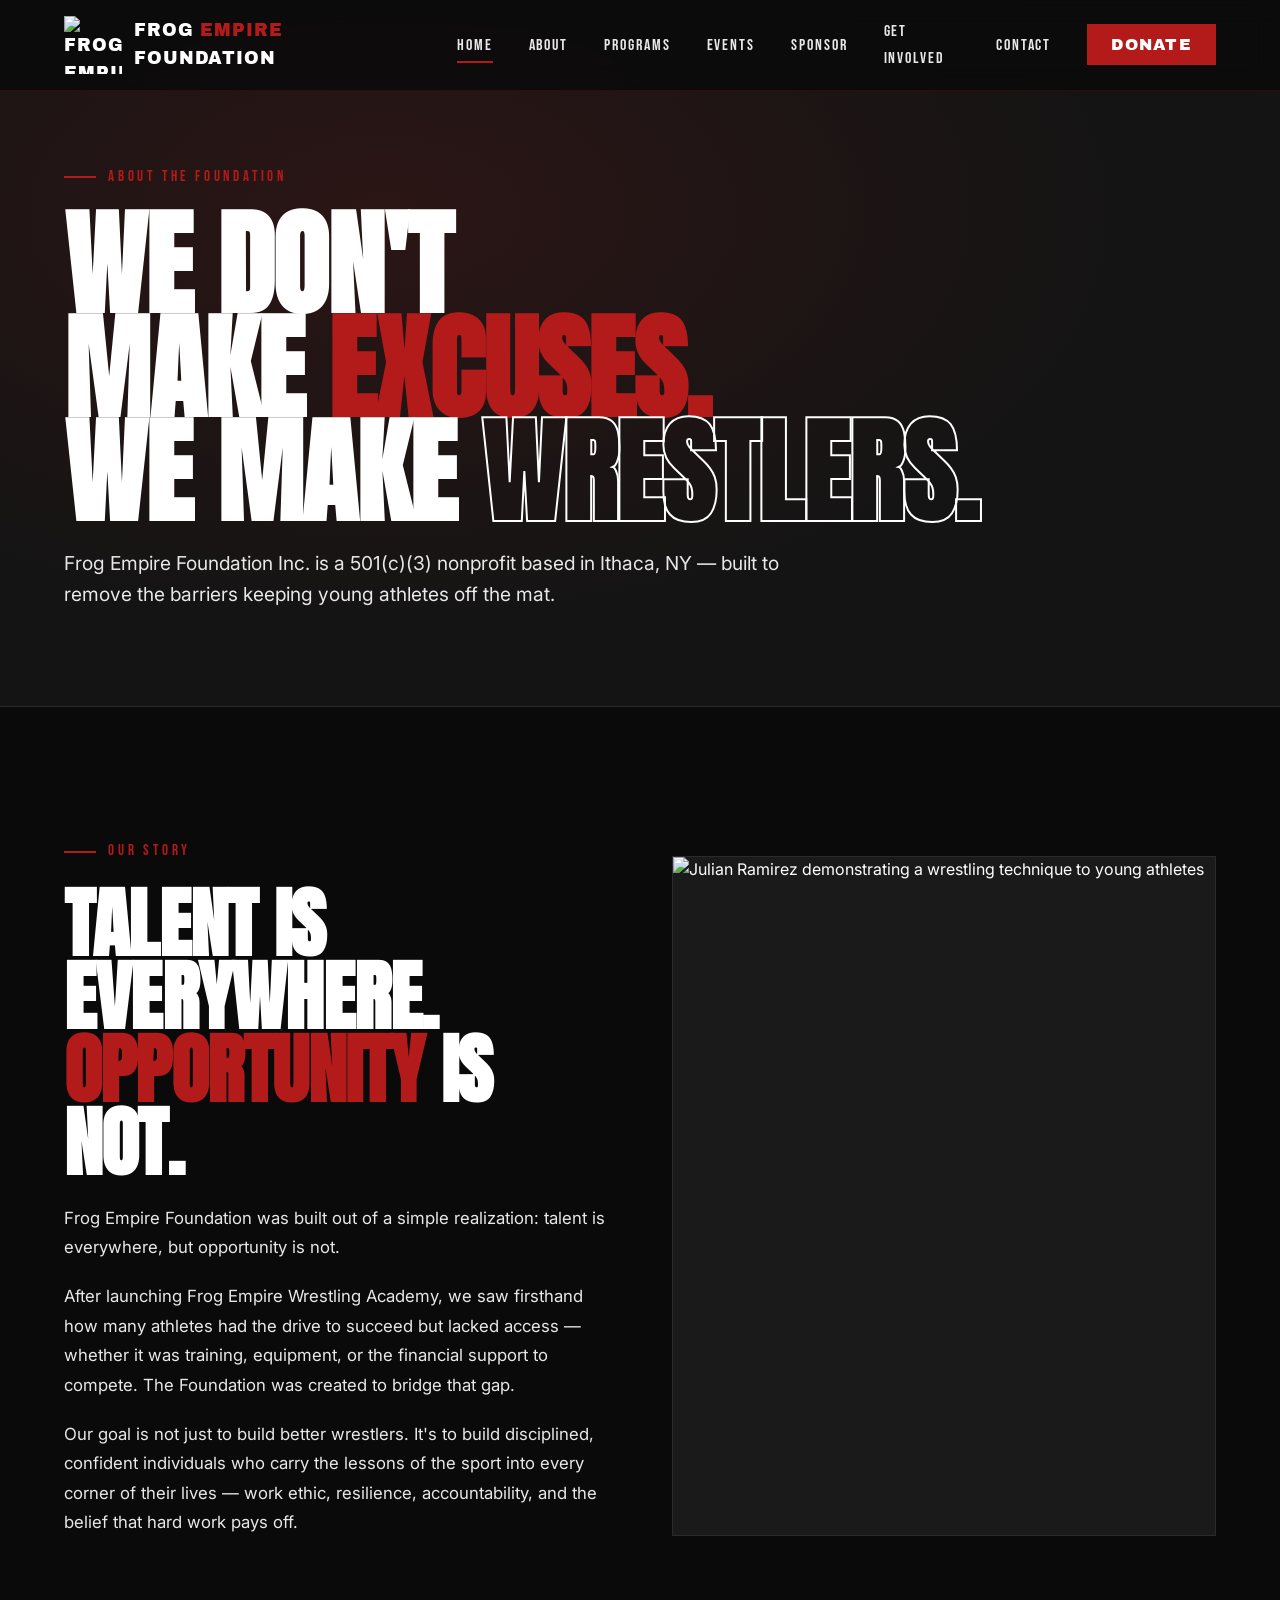
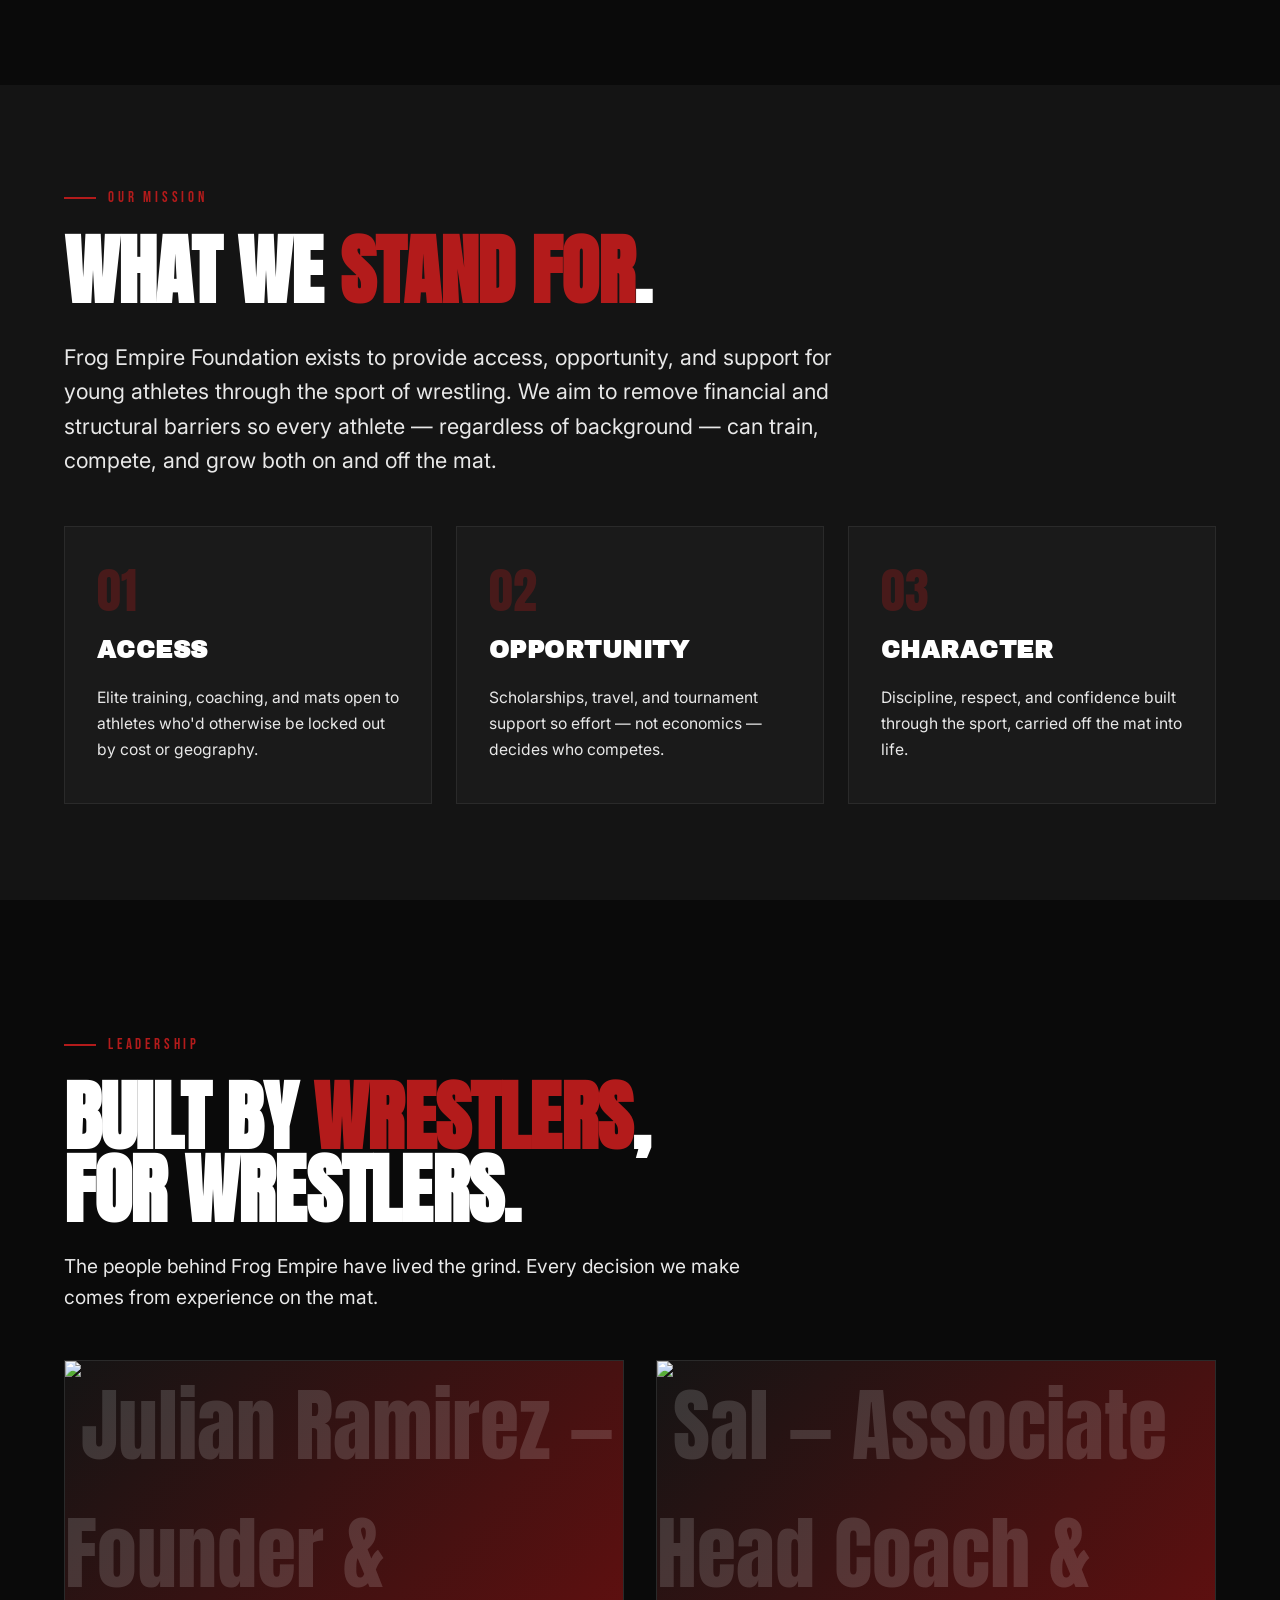
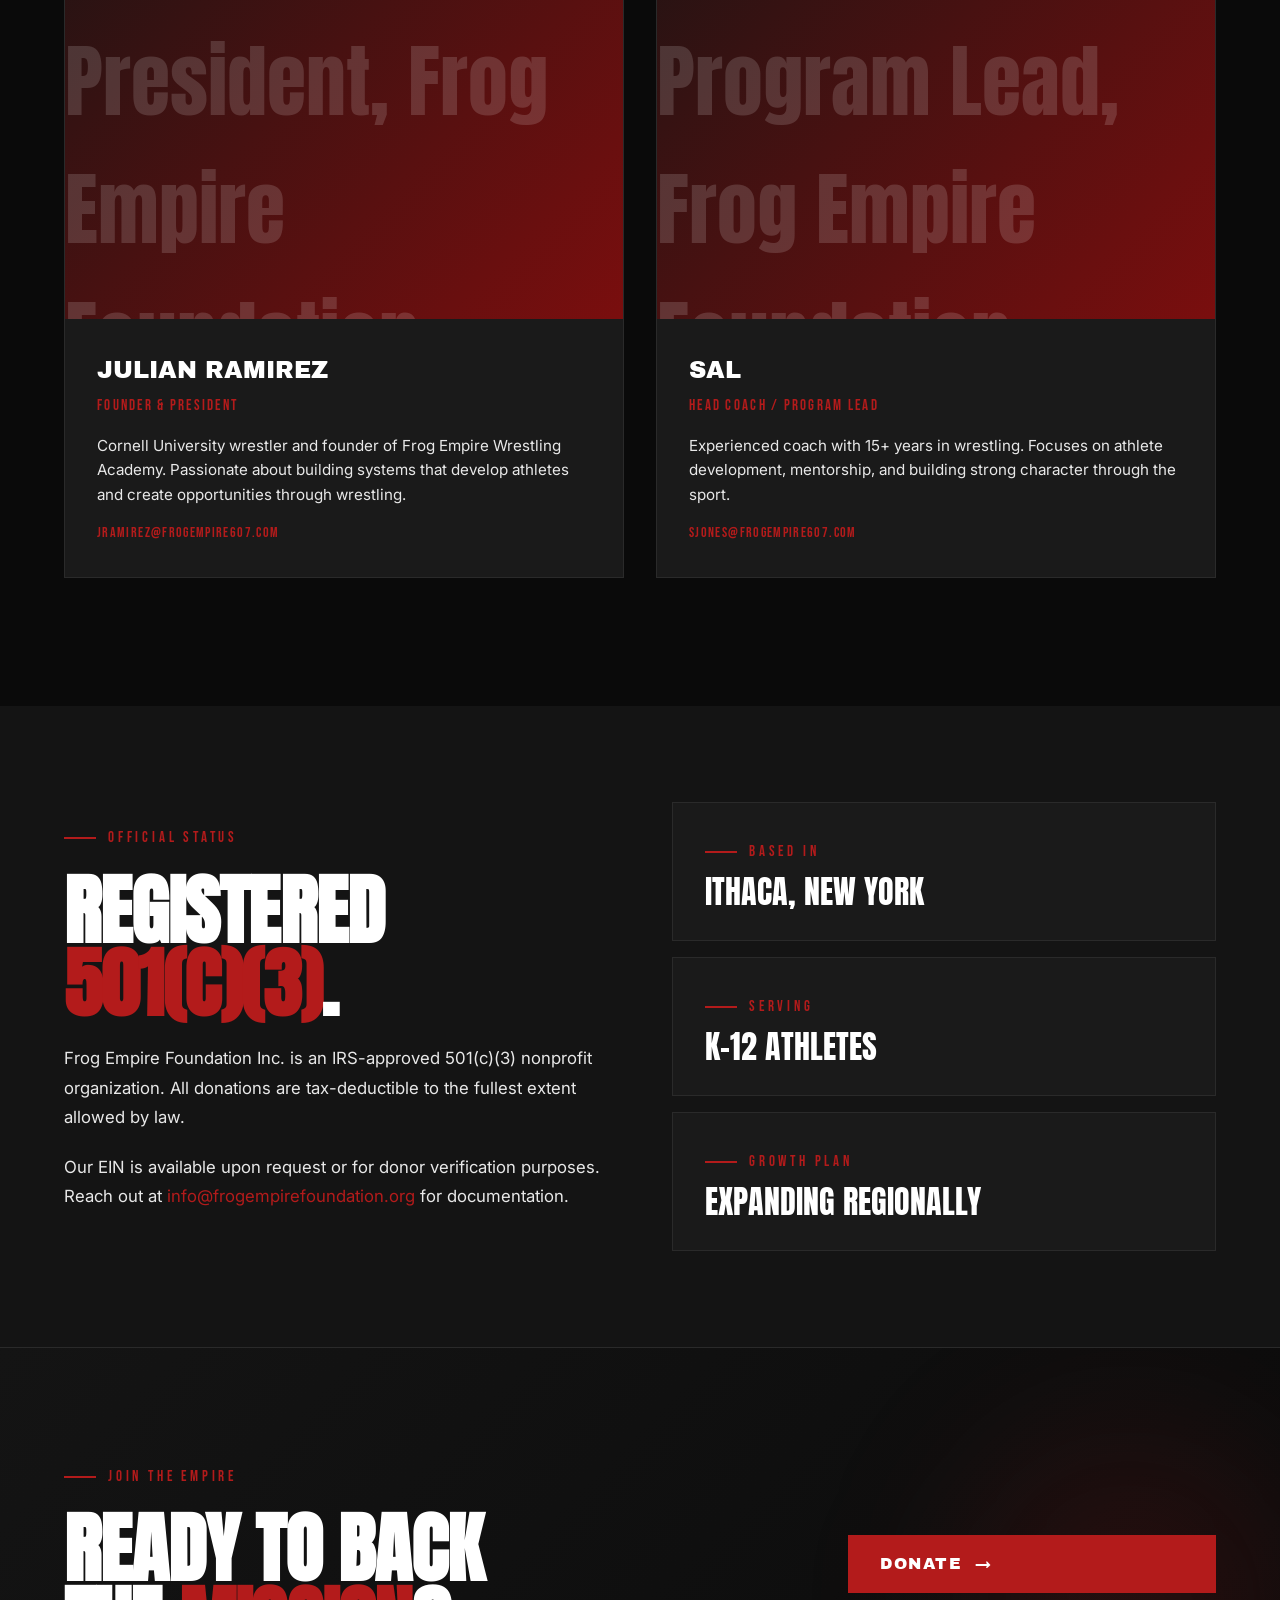
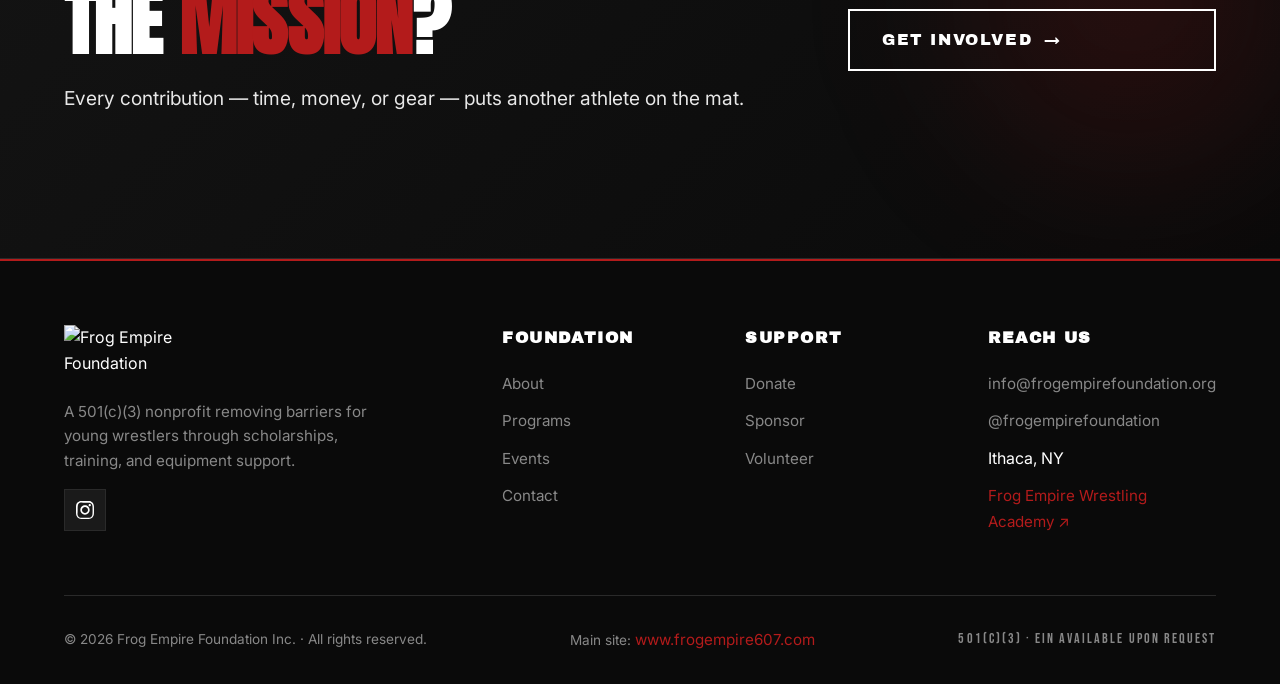
==== about.html @ a133f499 "Add files via upload" ====
<!DOCTYPE html>
<html lang="en">
<head>
<meta charset="UTF-8">
<meta name="viewport" content="width=device-width, initial-scale=1.0">
<title>Frog Empire Foundation — Opportunity Through Wrestling</title>
<meta name="description" content="Frog Empire Foundation provides scholarships, training, and equipment to young wrestlers — removing barriers so every athlete can compete and grow.">
<link rel="icon" type="image/png" href="images/logo-outline.png">
<link rel="stylesheet" href="styles.css">
</head>
<body>

<!-- ===== NAV ===== -->
<nav class="nav">
  <div class="nav-inner">
    <a href="index.html" class="nav-logo">
      <img src="images/logo-outline.png" alt="Frog Empire Foundation">
      <span>FROG <span class="text-red">EMPIRE</span> FOUNDATION</span>
    </a>
    <button class="nav-toggle" aria-label="Menu">☰</button>
    <ul class="nav-links">
      <li><a href="index.html" class="active">Home</a></li>
      <li><a href="about.html">About</a></li>
      <li><a href="programs.html">Programs</a></li>
      <li><a href="events.html">Events</a></li>
      <li><a href="sponsor.html">Sponsor</a></li>
      <li><a href="get-involved.html">Get Involved</a></li>
      <li><a href="contact.html">Contact</a></li>
      <li><a href="sponsor.html#donate" class="nav-donate">Donate</a></li>
    </ul>
  </div>
</nav>

<!-- ===== PAGE HEADER ===== -->
<section class="page-header">
  <div class="page-header-inner">
    <div class="eyebrow">About The Foundation</div>
    <h1 class="h-display">We don't<br>make <span class="text-red">excuses.</span><br>We make <span class="stroke" style="-webkit-text-stroke: 2px white; color: transparent;">wrestlers.</span></h1>
    <p class="lead" style="margin-top: 1rem;">Frog Empire Foundation Inc. is a 501(c)(3) nonprofit based in Ithaca, NY — built to remove the barriers keeping young athletes off the mat.</p>
  </div>
</section>

<!-- ===== STORY ===== -->
<section class="section reveal">
  <div class="split">
    <div>
      <div class="eyebrow">Our Story</div>
      <h2 class="h-section">Talent is everywhere.<br><span class="text-red">Opportunity</span> is not.</h2>
      <p class="body-text">
        Frog Empire Foundation was built out of a simple realization: talent is everywhere, but opportunity is not.
      </p>
      <p class="body-text">
        After launching Frog Empire Wrestling Academy, we saw firsthand how many athletes had the drive to succeed but lacked access — whether it was training, equipment, or the financial support to compete. The Foundation was created to bridge that gap.
      </p>
      <p class="body-text">
        Our goal is not just to build better wrestlers. It's to build disciplined, confident individuals who carry the lessons of the sport into every corner of their lives — work ethic, resilience, accountability, and the belief that hard work pays off.
      </p>
    </div>
    <div class="split-visual">
      <img src="images/clinic.jpg" alt="Julian Ramirez demonstrating a wrestling technique to young athletes">
    </div>
  </div>
</section>

<!-- ===== MISSION / VALUES ===== -->
<section class="section-tight reveal" style="background: var(--black-soft); max-width: 100%;">
  <div style="max-width: var(--max-width); margin: 0 auto;">
    <div style="max-width: 720px; margin-bottom: 2rem;">
      <div class="eyebrow">Our Mission</div>
      <h2 class="h-section">What we <span class="text-red">stand for</span>.</h2>
    </div>
    <p class="lead" style="max-width: 800px; font-size: 1.35rem; line-height: 1.6;">
      Frog Empire Foundation exists to provide access, opportunity, and support for young athletes through the sport of wrestling. We aim to remove financial and structural barriers so every athlete — regardless of background — can train, compete, and grow both on and off the mat.
    </p>
    <div class="card-grid" style="margin-top: 3rem;">
      <div class="card">
        <div class="card-number">01</div>
        <h3>Access</h3>
        <p>Elite training, coaching, and mats open to athletes who'd otherwise be locked out by cost or geography.</p>
      </div>
      <div class="card">
        <div class="card-number">02</div>
        <h3>Opportunity</h3>
        <p>Scholarships, travel, and tournament support so effort — not economics — decides who competes.</p>
      </div>
      <div class="card">
        <div class="card-number">03</div>
        <h3>Character</h3>
        <p>Discipline, respect, and confidence built through the sport, carried off the mat into life.</p>
      </div>
    </div>
  </div>
</section>

<!-- ===== TEAM ===== -->
<section class="section reveal">
  <div style="max-width: 720px; margin-bottom: 2rem;">
    <div class="eyebrow">Leadership</div>
    <h2 class="h-section">Built by <span class="text-red">wrestlers</span>,<br>for wrestlers.</h2>
    <p class="lead">The people behind Frog Empire have lived the grind. Every decision we make comes from experience on the mat.</p>
  </div>

  <div class="team-grid">
    <a href="mailto:jramirez@frogempire607.com" class="team-card" style="text-decoration: none; color: inherit; display: block;">
      <div class="team-photo">
        <img src="images/julian-headshot.jpg" alt="Julian Ramirez — Founder & President, Frog Empire Foundation">
      </div>
      <div class="team-info">
        <div class="team-name">Julian Ramirez</div>
        <div class="team-role">Founder & President</div>
        <p class="team-bio">Cornell University wrestler and founder of Frog Empire Wrestling Academy. Passionate about building systems that develop athletes and create opportunities through wrestling.</p>
        <div style="margin-top: 1rem; font-family: var(--font-accent); font-size: 0.85rem; letter-spacing: 0.1em; color: var(--red);">jramirez@frogempire607.com</div>
      </div>
    </a>

    <a href="mailto:sjones@frogempire607.com" class="team-card" style="text-decoration: none; color: inherit; display: block;">
      <div class="team-photo">
        <img src="images/sal-headshot.jpg" alt="Sal — Associate Head Coach & Program Lead, Frog Empire Foundation">
      </div>
      <div class="team-info">
        <div class="team-name">Sal</div>
        <div class="team-role">Head Coach / Program Lead</div>
        <p class="team-bio">Experienced coach with 15+ years in wrestling. Focuses on athlete development, mentorship, and building strong character through the sport.</p>
        <div style="margin-top: 1rem; font-family: var(--font-accent); font-size: 0.85rem; letter-spacing: 0.1em; color: var(--red);">sjones@frogempire607.com</div>
      </div>
    </a>
  </div>
</section>

<!-- ===== 501c3 INFO ===== -->
<section class="section-tight reveal" style="background: var(--black-soft); max-width: 100%;">
  <div style="max-width: var(--max-width); margin: 0 auto;">
    <div class="split">
      <div>
        <div class="eyebrow">Official Status</div>
        <h2 class="h-section">Registered<br><span class="text-red">501(c)(3)</span>.</h2>
        <p class="body-text">
          Frog Empire Foundation Inc. is an IRS-approved 501(c)(3) nonprofit organization. All donations are tax-deductible to the fullest extent allowed by law.
        </p>
        <p class="body-text">
          Our EIN is available upon request or for donor verification purposes. Reach out at <a href="mailto:info@frogempirefoundation.org" style="color: var(--red);">info@frogempirefoundation.org</a> for documentation.
        </p>
      </div>
      <div style="display: grid; gap: 1rem;">
        <div style="background: var(--black-card); border: 1px solid var(--gray-dark); padding: 2rem;">
          <div class="eyebrow" style="margin-bottom: 0.75rem;">Based In</div>
          <div style="font-family: var(--font-display); font-size: 2rem; line-height: 1;">ITHACA, NEW YORK</div>
        </div>
        <div style="background: var(--black-card); border: 1px solid var(--gray-dark); padding: 2rem;">
          <div class="eyebrow" style="margin-bottom: 0.75rem;">Serving</div>
          <div style="font-family: var(--font-display); font-size: 2rem; line-height: 1;">K–12 ATHLETES</div>
        </div>
        <div style="background: var(--black-card); border: 1px solid var(--gray-dark); padding: 2rem;">
          <div class="eyebrow" style="margin-bottom: 0.75rem;">Growth Plan</div>
          <div style="font-family: var(--font-display); font-size: 2rem; line-height: 1;">EXPANDING REGIONALLY</div>
        </div>
      </div>
    </div>
  </div>
</section>

<!-- ===== CTA ===== -->
<section class="cta-banner reveal">
  <div class="cta-inner">
    <div>
      <div class="eyebrow">Join The Empire</div>
      <h2 class="h-section">Ready to back<br>the <span class="text-red">mission</span>?</h2>
      <p class="lead">Every contribution — time, money, or gear — puts another athlete on the mat.</p>
    </div>
    <div style="display: flex; flex-direction: column; gap: 1rem;">
      <a href="sponsor.html#donate" class="btn btn-primary">Donate</a>
      <a href="get-involved.html" class="btn btn-outline">Get Involved</a>
    </div>
  </div>
</section>

<!-- ===== FOOTER ===== -->
<footer class="footer">
  <div class="footer-inner">
    <div class="footer-brand">
      <img src="images/logo-primary.png" alt="Frog Empire Foundation">
      <p>A 501(c)(3) nonprofit removing barriers for young wrestlers through scholarships, training, and equipment support.</p>
      <div class="social-row">
        <a href="https://instagram.com/frogempirefoundation" target="_blank" aria-label="Instagram">
          <svg viewBox="0 0 24 24"><path d="M12 2.2c3.2 0 3.6 0 4.8.1 1.2.1 1.8.2 2.3.4.6.2 1 .5 1.5 1s.8.9 1 1.5c.2.5.4 1.1.4 2.3.1 1.2.1 1.6.1 4.8s0 3.6-.1 4.8c-.1 1.2-.2 1.8-.4 2.3-.2.6-.5 1-1 1.5s-.9.8-1.5 1c-.5.2-1.1.4-2.3.4-1.2.1-1.6.1-4.8.1s-3.6 0-4.8-.1c-1.2-.1-1.8-.2-2.3-.4-.6-.2-1-.5-1.5-1s-.8-.9-1-1.5c-.2-.5-.4-1.1-.4-2.3C2.2 15.6 2.2 15.2 2.2 12s0-3.6.1-4.8c.1-1.2.2-1.8.4-2.3.2-.6.5-1 1-1.5s.9-.8 1.5-1c.5-.2 1.1-.4 2.3-.4C8.4 2.2 8.8 2.2 12 2.2m0-2.2C8.7 0 8.3 0 7.1.1 5.8.1 5 .3 4.2.6c-.8.3-1.5.8-2.2 1.4-.6.6-1.1 1.3-1.4 2.1-.3.8-.5 1.6-.6 2.9C0 8.3 0 8.7 0 12s0 3.7.1 4.9c.1 1.3.3 2.1.6 2.9.3.8.8 1.5 1.4 2.1.6.6 1.3 1.1 2.1 1.4.8.3 1.6.5 2.9.6 1.2.1 1.6.1 4.9.1s3.7 0 4.9-.1c1.3-.1 2.1-.3 2.9-.6.8-.3 1.5-.8 2.1-1.4.6-.6 1.1-1.3 1.4-2.1.3-.8.5-1.6.6-2.9.1-1.2.1-1.6.1-4.9s0-3.7-.1-4.9c-.1-1.3-.3-2.1-.6-2.9-.3-.8-.8-1.5-1.4-2.1C20.3.9 19.6.4 18.8.1 18 0 17.2-.1 15.9 0 14.7 0 14.3 0 12 0zm0 5.8c-3.4 0-6.2 2.8-6.2 6.2s2.8 6.2 6.2 6.2 6.2-2.8 6.2-6.2S15.4 5.8 12 5.8zm0 10.2c-2.2 0-4-1.8-4-4s1.8-4 4-4 4 1.8 4 4-1.8 4-4 4zm7.8-10.4c0 .8-.7 1.5-1.5 1.5s-1.5-.7-1.5-1.5.7-1.5 1.5-1.5 1.5.6 1.5 1.5z"/></svg>
        </a>
      </div>
    </div>
    <div>
      <h4>Foundation</h4>
      <ul>
        <li><a href="about.html">About</a></li>
        <li><a href="programs.html">Programs</a></li>
        <li><a href="events.html">Events</a></li>
        <li><a href="contact.html">Contact</a></li>
      </ul>
    </div>
    <div>
      <h4>Support</h4>
      <ul>
        <li><a href="sponsor.html#donate">Donate</a></li>
        <li><a href="sponsor.html">Sponsor</a></li>
        <li><a href="get-involved.html">Volunteer</a></li>
      </ul>
    </div>
    <div>
      <h4>Reach Us</h4>
      <ul>
        <li><a href="mailto:info@frogempirefoundation.org">info@frogempirefoundation.org</a></li>
        <li><a href="https://instagram.com/frogempirefoundation" target="_blank">@frogempirefoundation</a></li>
        <li>Ithaca, NY</li>
        <li><a href="https://www.frogempire607.com" target="_blank" style="color: var(--red);">Frog Empire Wrestling Academy ↗</a></li>
      </ul>
    </div>
  </div>
  <div class="footer-bottom">
    <div>© 2026 Frog Empire Foundation Inc. · All rights reserved.</div>
    <div>Main site: <a href="https://www.frogempire607.com" target="_blank" style="color: var(--red);">www.frogempire607.com</a></div>
    <div class="ein">501(c)(3) · EIN Available Upon Request</div>
  </div>
</footer>

<script src="main.js"></script>
</body>
</html>
---- styles.css ----
/* ========================================================================
   FROG EMPIRE FOUNDATION — GLOBAL STYLES
   ======================================================================== */

@import url('https://fonts.googleapis.com/css2?family=Anton&family=Bebas+Neue&family=Inter:wght@300;400;500;600;700;800&family=Archivo+Black&display=swap');

:root {
  --red: #B31B1B;
  --red-bright: #D62020;
  --red-deep: #7A0E0E;
  --black: #0A0A0A;
  --black-soft: #141414;
  --black-card: #1A1A1A;
  --white: #FFFFFF;
  --gray-light: #E8E8E8;
  --gray: #888888;
  --gray-dark: #2A2A2A;
  --gold: #D4A845;

  --font-display: 'Anton', 'Arial Black', sans-serif;
  --font-heading: 'Archivo Black', 'Impact', sans-serif;
  --font-accent: 'Bebas Neue', 'Arial Black', sans-serif;
  --font-body: 'Inter', -apple-system, sans-serif;

  --max-width: 1400px;
  --gutter: clamp(1.5rem, 5vw, 5rem);
}

* {
  margin: 0;
  padding: 0;
  box-sizing: border-box;
}

html {
  scroll-behavior: smooth;
}

body {
  background: var(--black);
  color: var(--white);
  font-family: var(--font-body);
  line-height: 1.6;
  overflow-x: hidden;
  -webkit-font-smoothing: antialiased;
}

a { color: inherit; text-decoration: none; }
img { max-width: 100%; display: block; }

/* ========================================================================
   NAVIGATION
   ======================================================================== */

.nav {
  position: fixed;
  top: 0;
  left: 0;
  right: 0;
  z-index: 1000;
  background: rgba(10, 10, 10, 0.85);
  backdrop-filter: blur(12px);
  -webkit-backdrop-filter: blur(12px);
  border-bottom: 1px solid rgba(179, 27, 27, 0.2);
  transition: all 0.3s ease;
}

.nav-inner {
  max-width: var(--max-width);
  margin: 0 auto;
  padding: 1rem var(--gutter);
  display: flex;
  align-items: center;
  justify-content: space-between;
  gap: 2rem;
}

.nav-logo {
  display: flex;
  align-items: center;
  gap: 0.75rem;
  font-family: var(--font-heading);
  font-size: 1.1rem;
  letter-spacing: 0.05em;
  text-transform: uppercase;
}

.nav-logo img {
  height: 58px;
  width: 58px;
  object-fit: contain;
}

.nav-logo .text-red { color: var(--red); }

.nav-links {
  display: flex;
  gap: 2.25rem;
  align-items: center;
  list-style: none;
}

.nav-links a {
  font-family: var(--font-accent);
  font-size: 1rem;
  letter-spacing: 0.12em;
  text-transform: uppercase;
  color: var(--gray-light);
  position: relative;
  padding: 0.5rem 0;
  transition: color 0.2s;
}

.nav-links a:hover { color: var(--white); }

.nav-links a::after {
  content: '';
  position: absolute;
  left: 0;
  bottom: 0;
  height: 2px;
  width: 0;
  background: var(--red);
  transition: width 0.25s ease;
}

.nav-links a:hover::after,
.nav-links a.active::after { width: 100%; }

.nav-donate {
  background: var(--red);
  color: var(--white) !important;
  padding: 0.75rem 1.5rem !important;
  font-family: var(--font-heading) !important;
  letter-spacing: 0.08em !important;
  transition: all 0.2s !important;
}

.nav-donate::after { display: none; }
.nav-donate:hover {
  background: var(--red-bright);
  transform: translateY(-1px);
}

.nav-toggle {
  display: none;
  background: none;
  border: none;
  color: var(--white);
  font-size: 1.75rem;
  cursor: pointer;
  padding: 0.25rem;
}

@media (max-width: 900px) {
  .nav-links {
    position: fixed;
    top: 76px;
    left: 0;
    right: 0;
    background: var(--black);
    flex-direction: column;
    padding: 2rem;
    border-bottom: 2px solid var(--red);
    transform: translateY(-120%);
    transition: transform 0.3s ease;
    gap: 1.5rem;
  }
  .nav-links.open { transform: translateY(0); }
  .nav-toggle { display: block; }
}

/* ========================================================================
   BUTTONS
   ======================================================================== */

.btn {
  display: inline-flex;
  align-items: center;
  gap: 0.75rem;
  padding: 1rem 2rem;
  font-family: var(--font-heading);
  font-size: 1rem;
  letter-spacing: 0.1em;
  text-transform: uppercase;
  border: none;
  cursor: pointer;
  transition: all 0.2s ease;
  position: relative;
}

.btn-primary {
  background: var(--red);
  color: var(--white);
}
.btn-primary:hover {
  background: var(--red-bright);
  transform: translateY(-2px);
  box-shadow: 0 10px 30px -10px rgba(179, 27, 27, 0.6);
}

.btn-outline {
  background: transparent;
  color: var(--white);
  border: 2px solid var(--white);
}
.btn-outline:hover {
  background: var(--white);
  color: var(--black);
}

.btn-ghost {
  background: transparent;
  color: var(--white);
  border: 2px solid var(--red);
}
.btn-ghost:hover {
  background: var(--red);
}

.btn::after {
  content: '→';
  transition: transform 0.2s;
}
.btn:hover::after { transform: translateX(4px); }

/* ========================================================================
   SHARED SECTION PATTERNS
   ======================================================================== */

.section {
  padding: clamp(4rem, 10vw, 8rem) var(--gutter);
  max-width: var(--max-width);
  margin: 0 auto;
}

.section-tight {
  padding: clamp(3rem, 8vw, 6rem) var(--gutter);
  max-width: var(--max-width);
  margin: 0 auto;
}

.eyebrow {
  display: inline-flex;
  align-items: center;
  gap: 0.75rem;
  font-family: var(--font-accent);
  font-size: 0.95rem;
  letter-spacing: 0.25em;
  text-transform: uppercase;
  color: var(--red);
  margin-bottom: 1.5rem;
}

.eyebrow::before {
  content: '';
  width: 32px;
  height: 2px;
  background: var(--red);
}

.h-display {
  font-family: var(--font-display);
  font-size: clamp(3rem, 9vw, 8rem);
  line-height: 0.9;
  letter-spacing: -0.01em;
  text-transform: uppercase;
  margin-bottom: 1.5rem;
}

.h-section {
  font-family: var(--font-display);
  font-size: clamp(2.5rem, 6vw, 5rem);
  line-height: 0.95;
  letter-spacing: -0.01em;
  text-transform: uppercase;
  margin-bottom: 1.5rem;
}

.h-sub {
  font-family: var(--font-heading);
  font-size: clamp(1.25rem, 2.5vw, 1.75rem);
  line-height: 1.15;
  letter-spacing: 0;
  text-transform: uppercase;
  margin-bottom: 1rem;
}

.lead {
  font-size: clamp(1.05rem, 1.5vw, 1.25rem);
  line-height: 1.6;
  color: var(--gray-light);
  max-width: 65ch;
  margin-bottom: 2rem;
}

.body-text {
  color: var(--gray-light);
  font-size: 1.05rem;
  line-height: 1.75;
  margin-bottom: 1.25rem;
}

.text-red { color: var(--red); }
.text-gold { color: var(--gold); }

/* ========================================================================
   HERO
   ======================================================================== */

.hero {
  min-height: 100vh;
  padding: 120px var(--gutter) 4rem;
  display: flex;
  align-items: center;
  position: relative;
  overflow: hidden;
}

.hero::before {
  content: '';
  position: absolute;
  inset: 0;
  background:
    radial-gradient(ellipse at 75% 45%, rgba(255, 255, 255, 0.35), transparent 45%),
    radial-gradient(ellipse at 20% 50%, rgba(179, 27, 27, 0.22), transparent 50%),
    radial-gradient(ellipse at 80% 80%, rgba(179, 27, 27, 0.1), transparent 60%),
    linear-gradient(180deg, var(--black), var(--black-soft));
  z-index: -2;
}

.hero::after {
  content: '';
  position: absolute;
  inset: 0;
  background-image:
    linear-gradient(rgba(255, 255, 255, 0.02) 1px, transparent 1px),
    linear-gradient(90deg, rgba(255, 255, 255, 0.02) 1px, transparent 1px);
  background-size: 60px 60px;
  z-index: -1;
  mask-image: radial-gradient(ellipse at center, black 20%, transparent 80%);
  -webkit-mask-image: radial-gradient(ellipse at center, black 20%, transparent 80%);
}

.hero-inner {
  max-width: var(--max-width);
  margin: 0 auto;
  width: 100%;
  display: grid;
  grid-template-columns: 1.3fr 1fr;
  gap: 4rem;
  align-items: center;
}

@media (max-width: 900px) {
  .hero-inner { grid-template-columns: 1fr; }
}

.hero-title {
  font-family: var(--font-display);
  font-size: clamp(3.5rem, 11vw, 9rem);
  line-height: 0.85;
  letter-spacing: -0.02em;
  text-transform: uppercase;
  margin-bottom: 1.5rem;
}

.hero-title .stroke {
  -webkit-text-stroke: 2px var(--white);
  color: transparent;
}

.hero-title .red { color: var(--red); }

.hero-sub {
  font-size: clamp(1.1rem, 1.6vw, 1.35rem);
  color: var(--gray-light);
  margin-bottom: 2.5rem;
  max-width: 50ch;
  line-height: 1.55;
}

.hero-ctas {
  display: flex;
  gap: 1rem;
  flex-wrap: wrap;
}

.hero-visual {
  position: relative;
  aspect-ratio: 1;
  display: flex;
  align-items: center;
  justify-content: center;
}

.hero-visual img {
  width: 90%;
  max-width: 480px;
  filter: drop-shadow(0 20px 60px rgba(179, 27, 27, 0.4));
  animation: float 6s ease-in-out infinite;
}

.hero-visual::before {
  content: '';
  position: absolute;
  inset: 10%;
  background: radial-gradient(circle, rgba(255, 255, 255, 0.45) 0%, rgba(179, 27, 27, 0.3) 55%, transparent 75%);
  border-radius: 50%;
  filter: blur(40px);
  animation: pulse 4s ease-in-out infinite;
}

@keyframes float {
  0%, 100% { transform: translateY(0); }
  50% { transform: translateY(-15px); }
}

@keyframes pulse {
  0%, 100% { opacity: 0.4; transform: scale(1); }
  50% { opacity: 0.7; transform: scale(1.05); }
}

/* Marquee ticker */
.ticker {
  border-top: 1px solid rgba(179, 27, 27, 0.3);
  border-bottom: 1px solid rgba(179, 27, 27, 0.3);
  overflow: hidden;
  padding: 1.25rem 0;
  background: var(--black);
}

.ticker-track {
  display: flex;
  gap: 4rem;
  animation: marquee 40s linear infinite;
  white-space: nowrap;
  font-family: var(--font-display);
  font-size: clamp(1.5rem, 3vw, 2.5rem);
  text-transform: uppercase;
  letter-spacing: 0.05em;
}

.ticker-track span {
  color: var(--white);
}

.ticker-track .dot {
  color: var(--red);
}

@keyframes marquee {
  from { transform: translateX(0); }
  to { transform: translateX(-50%); }
}

/* ========================================================================
   STATS BAND
   ======================================================================== */

.stats {
  background: var(--red);
  padding: 4rem var(--gutter);
  position: relative;
  overflow: hidden;
}

.stats::before {
  content: '';
  position: absolute;
  inset: 0;
  background-image:
    repeating-linear-gradient(45deg, transparent, transparent 20px, rgba(0, 0, 0, 0.05) 20px, rgba(0, 0, 0, 0.05) 21px);
}

.stats-inner {
  max-width: var(--max-width);
  margin: 0 auto;
  display: grid;
  grid-template-columns: repeat(auto-fit, minmax(200px, 1fr));
  gap: 3rem;
  position: relative;
}

.stat-item {
  text-align: center;
}

.stat-number {
  font-family: var(--font-display);
  font-size: clamp(3rem, 6vw, 5rem);
  line-height: 1;
  color: var(--white);
  margin-bottom: 0.5rem;
}

.stat-label {
  font-family: var(--font-accent);
  font-size: 0.95rem;
  letter-spacing: 0.2em;
  text-transform: uppercase;
  color: var(--white);
  opacity: 0.9;
}

/* ========================================================================
   CARDS / GRIDS
   ======================================================================== */

.card-grid {
  display: grid;
  grid-template-columns: repeat(auto-fit, minmax(280px, 1fr));
  gap: 1.5rem;
  margin-top: 3rem;
}

.card {
  background: var(--black-card);
  border: 1px solid var(--gray-dark);
  padding: 2.5rem 2rem;
  position: relative;
  transition: all 0.3s ease;
  overflow: hidden;
}

.card::before {
  content: '';
  position: absolute;
  top: 0;
  left: 0;
  width: 100%;
  height: 3px;
  background: var(--red);
  transform: scaleX(0);
  transform-origin: left;
  transition: transform 0.3s ease;
}

.card:hover {
  border-color: var(--red);
  transform: translateY(-4px);
}

.card:hover::before { transform: scaleX(1); }

.card-number {
  font-family: var(--font-display);
  font-size: 3rem;
  color: var(--red);
  opacity: 0.3;
  line-height: 1;
  margin-bottom: 1rem;
}

.card h3 {
  font-family: var(--font-heading);
  font-size: 1.5rem;
  text-transform: uppercase;
  margin-bottom: 1rem;
  letter-spacing: 0.02em;
}

.card p {
  color: var(--gray-light);
  font-size: 0.98rem;
  line-height: 1.65;
}

/* ========================================================================
   CTA BANNER
   ======================================================================== */

.cta-banner {
  background: linear-gradient(135deg, var(--black-soft), var(--black));
  border-top: 1px solid var(--gray-dark);
  border-bottom: 1px solid var(--gray-dark);
  padding: clamp(4rem, 10vw, 7rem) var(--gutter);
  position: relative;
  overflow: hidden;
}

.cta-banner::before {
  content: '';
  position: absolute;
  right: -100px;
  top: 50%;
  transform: translateY(-50%);
  width: 500px;
  height: 500px;
  background: radial-gradient(circle, rgba(179, 27, 27, 0.2), transparent 70%);
  border-radius: 50%;
  filter: blur(60px);
}

.cta-inner {
  max-width: var(--max-width);
  margin: 0 auto;
  position: relative;
  display: grid;
  grid-template-columns: 2fr 1fr;
  gap: 3rem;
  align-items: center;
}

@media (max-width: 800px) {
  .cta-inner { grid-template-columns: 1fr; }
}

/* ========================================================================
   FOOTER
   ======================================================================== */

.footer {
  background: var(--black);
  border-top: 2px solid var(--red);
  padding: 4rem var(--gutter) 2rem;
}

.footer-inner {
  max-width: var(--max-width);
  margin: 0 auto;
  display: grid;
  grid-template-columns: 2fr 1fr 1fr 1fr;
  gap: 3rem;
  margin-bottom: 3rem;
}

@media (max-width: 800px) {
  .footer-inner { grid-template-columns: 1fr 1fr; }
}

@media (max-width: 500px) {
  .footer-inner { grid-template-columns: 1fr; }
}

.footer-brand img {
  width: 110px;
  margin-bottom: 1.5rem;
}

.footer-brand p {
  color: var(--gray);
  font-size: 0.95rem;
  line-height: 1.6;
  max-width: 320px;
}

.footer h4 {
  font-family: var(--font-heading);
  font-size: 1rem;
  letter-spacing: 0.1em;
  text-transform: uppercase;
  margin-bottom: 1.25rem;
  color: var(--white);
}

.footer ul { list-style: none; }

.footer li {
  margin-bottom: 0.75rem;
}

.footer a {
  color: var(--gray);
  font-size: 0.95rem;
  transition: color 0.2s;
}

.footer a:hover { color: var(--red); }

.footer-bottom {
  max-width: var(--max-width);
  margin: 0 auto;
  padding-top: 2rem;
  border-top: 1px solid var(--gray-dark);
  display: flex;
  justify-content: space-between;
  align-items: center;
  flex-wrap: wrap;
  gap: 1rem;
  color: var(--gray);
  font-size: 0.85rem;
}

.footer-bottom .ein {
  font-family: var(--font-accent);
  letter-spacing: 0.15em;
  text-transform: uppercase;
}

/* ========================================================================
   PAGE HEADER (inner pages)
   ======================================================================== */

.page-header {
  padding: 160px var(--gutter) 4rem;
  background: var(--black-soft);
  position: relative;
  overflow: hidden;
  border-bottom: 1px solid var(--gray-dark);
}

.page-header::before {
  content: '';
  position: absolute;
  inset: 0;
  background:
    radial-gradient(ellipse at 30% 30%, rgba(179, 27, 27, 0.15), transparent 60%);
}

.page-header-inner {
  max-width: var(--max-width);
  margin: 0 auto;
  position: relative;
}

/* ========================================================================
   SPONSOR TIERS
   ======================================================================== */

.tiers {
  display: grid;
  grid-template-columns: repeat(auto-fit, minmax(280px, 1fr));
  gap: 1.5rem;
  margin-top: 3rem;
}

.tier {
  background: var(--black-card);
  border: 1px solid var(--gray-dark);
  padding: 2.5rem 2rem;
  position: relative;
  display: flex;
  flex-direction: column;
  transition: all 0.3s;
}

.tier:hover {
  transform: translateY(-4px);
  border-color: var(--tier-color, var(--red));
}

.tier-badge {
  display: inline-block;
  padding: 0.4rem 0.85rem;
  font-family: var(--font-accent);
  font-size: 0.8rem;
  letter-spacing: 0.2em;
  text-transform: uppercase;
  background: var(--tier-color, var(--red));
  color: var(--white);
  margin-bottom: 1.5rem;
  align-self: flex-start;
}

.tier-name {
  font-family: var(--font-display);
  font-size: 2.5rem;
  line-height: 1;
  margin-bottom: 0.5rem;
}

.tier-tag {
  font-family: var(--font-accent);
  font-size: 0.95rem;
  letter-spacing: 0.1em;
  text-transform: uppercase;
  color: var(--gray);
  margin-bottom: 1.5rem;
}

.tier-price {
  font-family: var(--font-display);
  font-size: 3rem;
  color: var(--white);
  line-height: 1;
  margin-bottom: 0.5rem;
}

.tier-period {
  font-family: var(--font-accent);
  font-size: 0.9rem;
  letter-spacing: 0.15em;
  text-transform: uppercase;
  color: var(--gray);
  margin-bottom: 2rem;
}

.tier ul {
  list-style: none;
  margin-bottom: 2rem;
  flex-grow: 1;
}

.tier li {
  padding: 0.6rem 0;
  padding-left: 1.75rem;
  position: relative;
  color: var(--gray-light);
  font-size: 0.95rem;
  line-height: 1.5;
  border-bottom: 1px solid rgba(255, 255, 255, 0.05);
}

.tier li::before {
  content: '◆';
  position: absolute;
  left: 0;
  color: var(--tier-color, var(--red));
  font-size: 0.75rem;
  top: 0.75rem;
}

.tier .btn {
  width: 100%;
  justify-content: center;
}

/* Color variants for tiers */
.tier-bronze { --tier-color: #B87333; }
.tier-silver { --tier-color: #BFBFBF; }
.tier-gold { --tier-color: #D4A845; }
.tier-platinum { --tier-color: #E5E4E2; }
.tier-founder { --tier-color: #B31B1B; }

.tier-founder {
  border: 2px solid var(--red);
  background: linear-gradient(180deg, var(--black-card), var(--black));
  position: relative;
}

.tier-founder::before {
  content: 'FLAGSHIP';
  position: absolute;
  top: -12px;
  left: 50%;
  transform: translateX(-50%);
  background: var(--red);
  color: var(--white);
  font-family: var(--font-heading);
  font-size: 0.75rem;
  letter-spacing: 0.2em;
  padding: 0.35rem 1rem;
}

/* ========================================================================
   TEAM
   ======================================================================== */

.team-grid {
  display: grid;
  grid-template-columns: repeat(auto-fit, minmax(300px, 1fr));
  gap: 2rem;
  margin-top: 3rem;
}

.team-card {
  background: var(--black-card);
  border: 1px solid var(--gray-dark);
  overflow: hidden;
  transition: all 0.3s;
}

.team-card:hover {
  border-color: var(--red);
  transform: translateY(-4px);
}

.team-photo {
  aspect-ratio: 1;
  background: linear-gradient(135deg, var(--black-soft), var(--red-deep));
  display: flex;
  align-items: center;
  justify-content: center;
  font-family: var(--font-display);
  font-size: 5rem;
  color: rgba(255, 255, 255, 0.15);
  position: relative;
  overflow: hidden;
}

.team-photo img {
  width: 100%;
  height: 100%;
  object-fit: cover;
}

.team-info {
  padding: 2rem;
}

.team-name {
  font-family: var(--font-heading);
  font-size: 1.5rem;
  text-transform: uppercase;
  margin-bottom: 0.25rem;
}

.team-role {
  font-family: var(--font-accent);
  font-size: 0.95rem;
  letter-spacing: 0.15em;
  text-transform: uppercase;
  color: var(--red);
  margin-bottom: 1rem;
}

.team-bio {
  color: var(--gray-light);
  font-size: 0.95rem;
  line-height: 1.6;
}

/* ========================================================================
   SPLIT / FEATURE ROWS
   ======================================================================== */

.split {
  display: grid;
  grid-template-columns: 1fr 1fr;
  gap: 4rem;
  align-items: center;
}

.split.reverse { direction: rtl; }
.split.reverse > * { direction: ltr; }

@media (max-width: 900px) {
  .split { grid-template-columns: 1fr; gap: 2rem; }
  .split.reverse { direction: ltr; }
}

.split-visual {
  aspect-ratio: 4/5;
  background: var(--black-card);
  border: 1px solid var(--gray-dark);
  position: relative;
  overflow: hidden;
  display: flex;
  align-items: center;
  justify-content: center;
}

.split-visual img {
  width: 100%;
  height: 100%;
  object-fit: cover;
}

.image-placeholder {
  font-family: var(--font-accent);
  font-size: 0.95rem;
  letter-spacing: 0.2em;
  text-transform: uppercase;
  color: var(--gray);
  text-align: center;
  padding: 2rem;
  line-height: 1.8;
}

.image-placeholder::before {
  content: '📸';
  display: block;
  font-size: 3rem;
  margin-bottom: 1rem;
  opacity: 0.3;
}

/* ========================================================================
   CONTACT FORM
   ======================================================================== */

.contact-layout {
  display: grid;
  grid-template-columns: 1fr 1fr;
  gap: 4rem;
  margin-top: 3rem;
}

@media (max-width: 900px) {
  .contact-layout { grid-template-columns: 1fr; }
}

.contact-info h3 {
  font-family: var(--font-heading);
  text-transform: uppercase;
  margin-top: 2rem;
  margin-bottom: 0.5rem;
  font-size: 1rem;
  letter-spacing: 0.1em;
  color: var(--red);
}

.contact-info p {
  color: var(--gray-light);
  font-size: 1.1rem;
}

.contact-info p:first-of-type { margin-top: 0; }

form {
  display: flex;
  flex-direction: column;
  gap: 1.25rem;
}

.form-group label {
  display: block;
  font-family: var(--font-accent);
  font-size: 0.85rem;
  letter-spacing: 0.15em;
  text-transform: uppercase;
  color: var(--gray-light);
  margin-bottom: 0.5rem;
}

input, textarea, select {
  width: 100%;
  background: var(--black-card);
  border: 1px solid var(--gray-dark);
  color: var(--white);
  padding: 1rem;
  font-family: var(--font-body);
  font-size: 1rem;
  transition: border-color 0.2s;
}

input:focus, textarea:focus, select:focus {
  outline: none;
  border-color: var(--red);
}

textarea {
  resize: vertical;
  min-height: 140px;
}

/* ========================================================================
   SOCIAL ICONS (inline SVG)
   ======================================================================== */

.social-row {
  display: flex;
  gap: 1rem;
  margin-top: 1rem;
}

.social-row a {
  width: 42px;
  height: 42px;
  display: flex;
  align-items: center;
  justify-content: center;
  background: var(--black-card);
  border: 1px solid var(--gray-dark);
  transition: all 0.2s;
}

.social-row a:hover {
  background: var(--red);
  border-color: var(--red);
}

.social-row svg {
  width: 18px;
  height: 18px;
  fill: var(--white);
}

/* ========================================================================
   UTILITIES + FADE-IN
   ======================================================================== */

.reveal {
  opacity: 0;
  transform: translateY(30px);
  transition: opacity 0.8s ease, transform 0.8s ease;
}

.reveal.in {
  opacity: 1;
  transform: translateY(0);
}
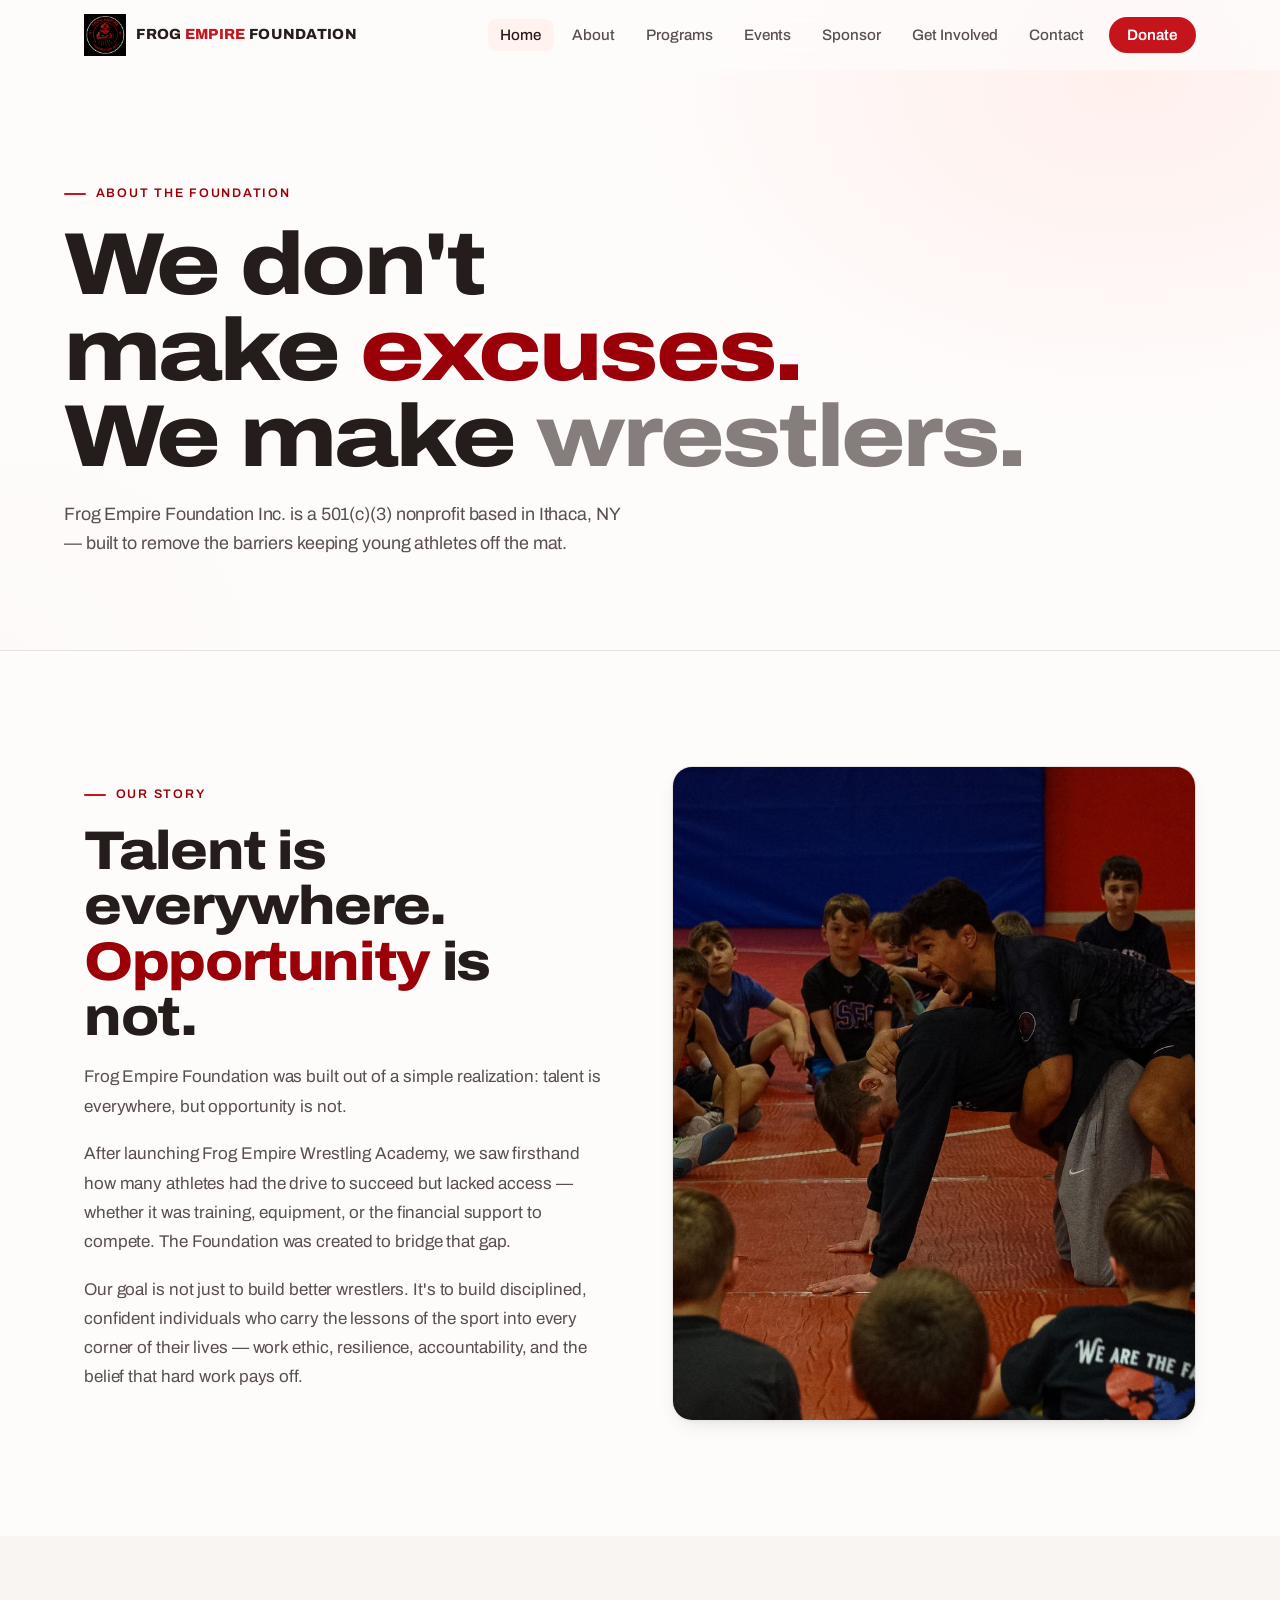
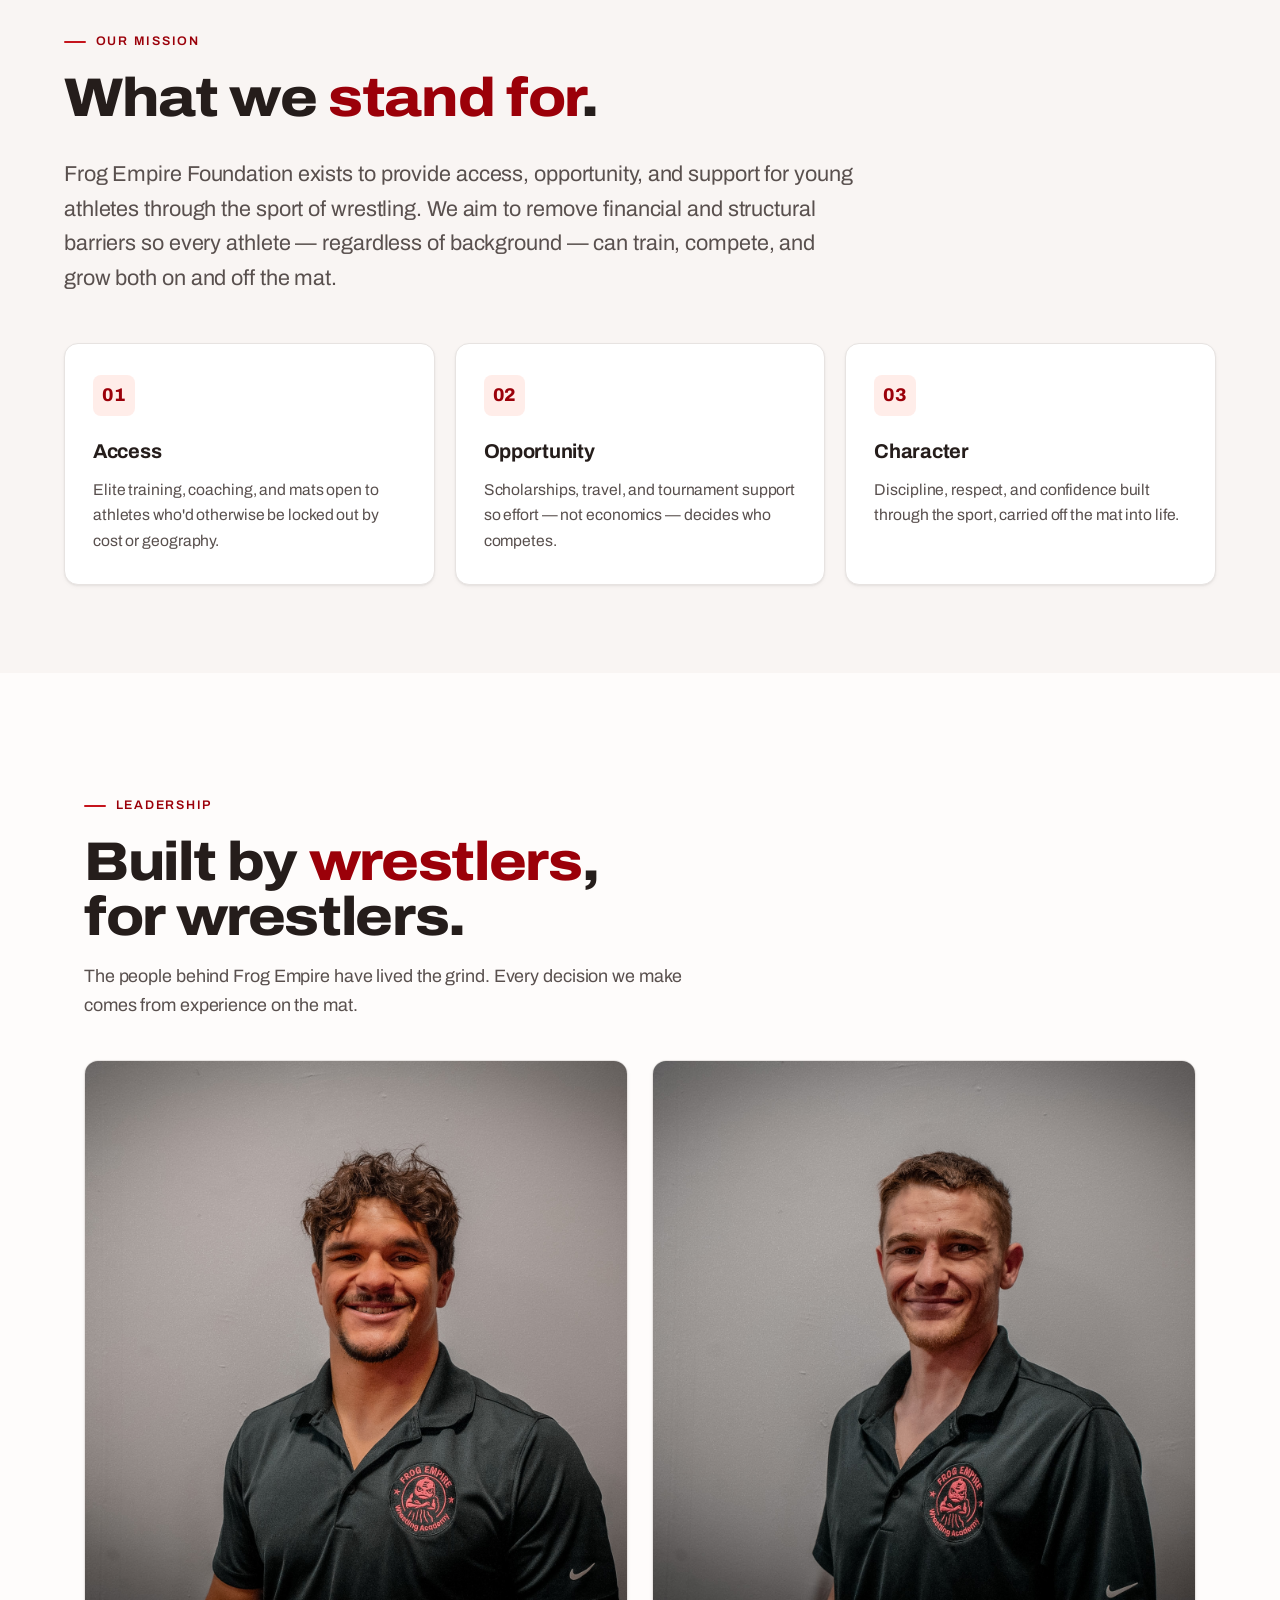
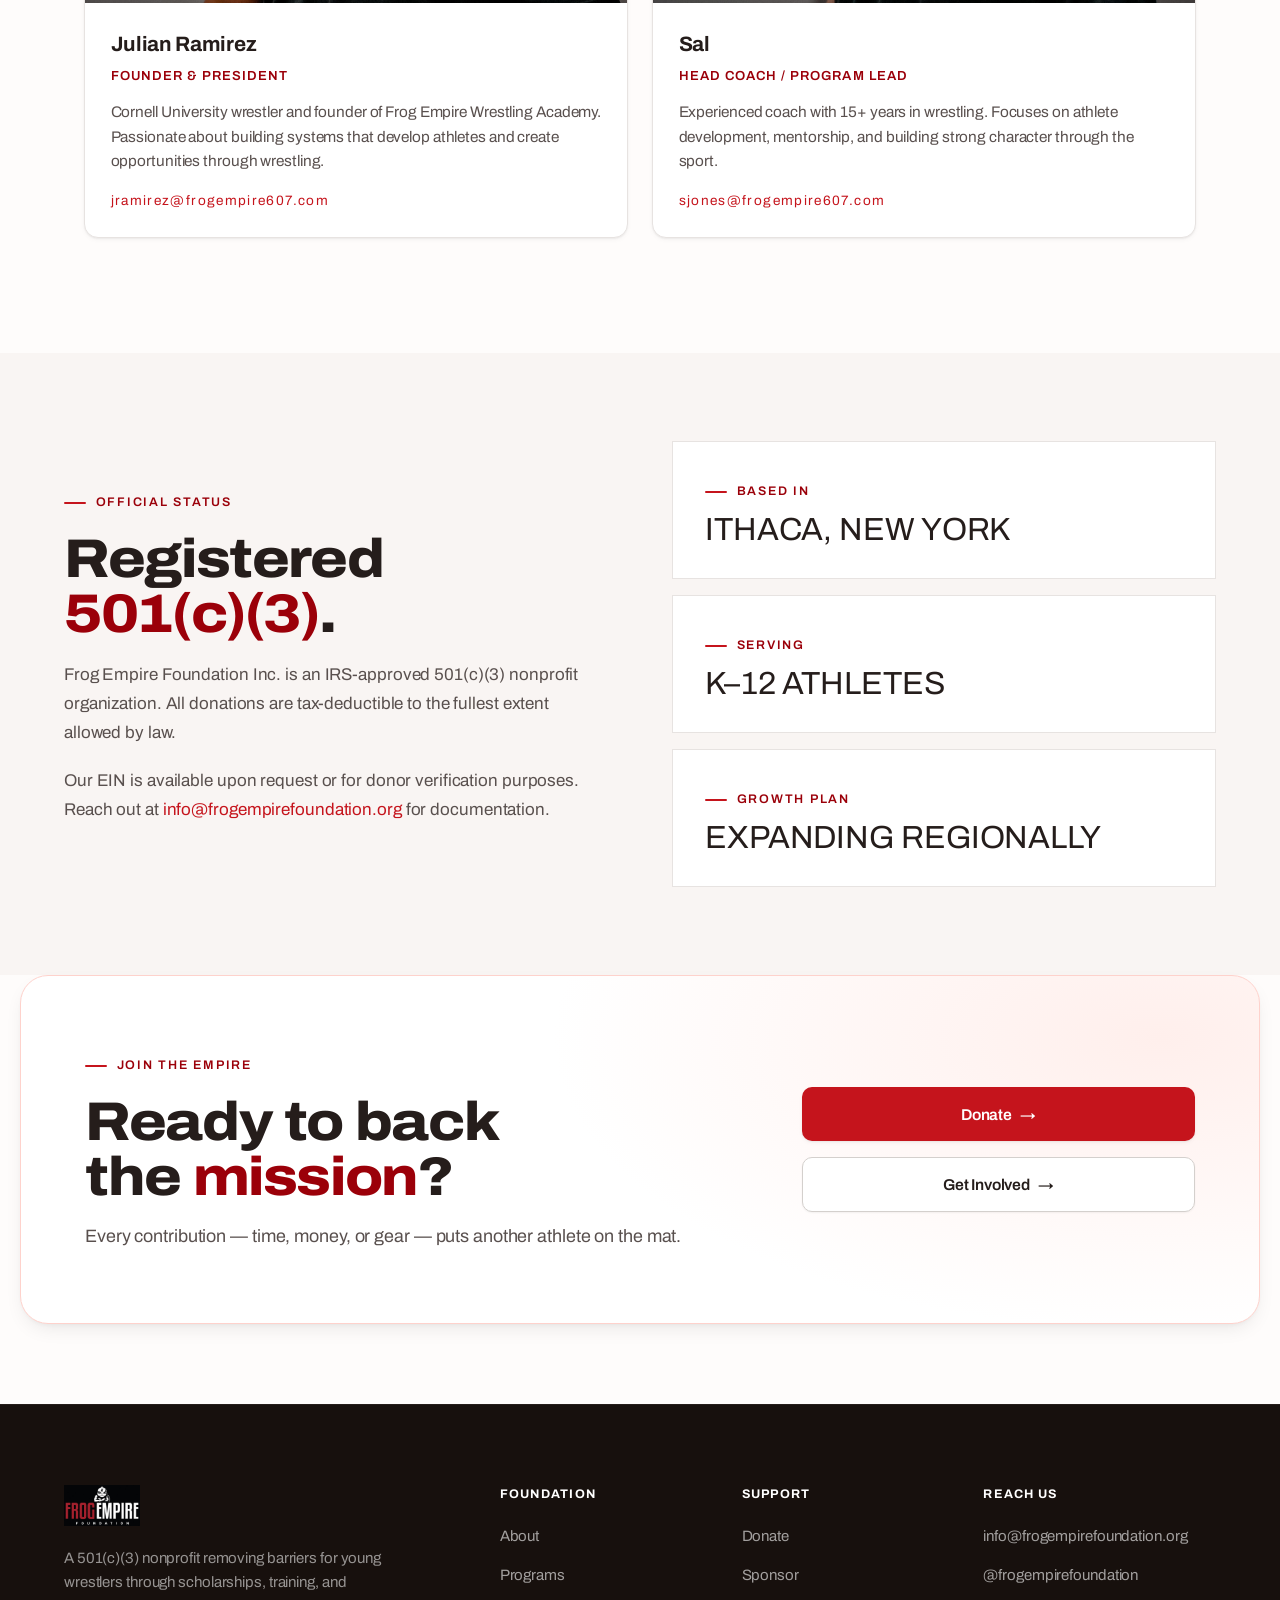
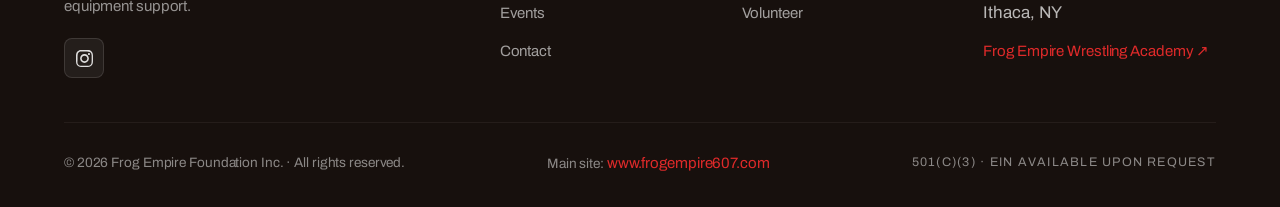
==== commit e989cbf9: "Redesign: modern SaaS-clean light UI system Transform the site to a premium, light-first "Stripe-cle" ====
--- a/about.html
+++ b/about.html
@@ -35,7 +35,7 @@
 <section class="page-header">
   <div class="page-header-inner">
     <div class="eyebrow">About The Foundation</div>
-    <h1 class="h-display">We don't<br>make <span class="text-red">excuses.</span><br>We make <span class="stroke" style="-webkit-text-stroke: 2px white; color: transparent;">wrestlers.</span></h1>
+    <h1 class="h-display">We don't<br>make <span class="text-red">excuses.</span><br>We make <span class="stroke">wrestlers.</span></h1>
     <p class="lead" style="margin-top: 1rem;">Frog Empire Foundation Inc. is a 501(c)(3) nonprofit based in Ithaca, NY — built to remove the barriers keeping young athletes off the mat.</p>
   </div>
 </section>
--- a/styles.css
+++ b/styles.css
@@ -1,74 +1,143 @@
 /* ========================================================================
-   FROG EMPIRE FOUNDATION — GLOBAL STYLES
-   ======================================================================== */
-
-@import url('https://fonts.googleapis.com/css2?family=Anton&family=Bebas+Neue&family=Inter:wght@300;400;500;600;700;800&family=Archivo+Black&display=swap');
+   FROG EMPIRE FOUNDATION — DESIGN SYSTEM
+   "Stripe-clean light surface, athletic precision"
+   Light-first. One committed accent (brand red). Single family (Archivo).
+   See DESIGN.md for the full rationale and token reference.
+   ======================================================================== */
+
+@import url('https://fonts.googleapis.com/css2?family=Archivo:wdth,wght@100..125,300..900&display=swap');
 
 :root {
-  --red: #B31B1B;
-  --red-bright: #D62020;
-  --red-deep: #7A0E0E;
-  --black: #0A0A0A;
-  --black-soft: #141414;
-  --black-card: #1A1A1A;
-  --white: #FFFFFF;
-  --gray-light: #E8E8E8;
-  --gray: #888888;
-  --gray-dark: #2A2A2A;
-  --gold: #D4A845;
-
-  --font-display: 'Anton', 'Arial Black', sans-serif;
-  --font-heading: 'Archivo Black', 'Impact', sans-serif;
-  --font-accent: 'Bebas Neue', 'Arial Black', sans-serif;
-  --font-body: 'Inter', -apple-system, sans-serif;
-
-  --max-width: 1400px;
-  --gutter: clamp(1.5rem, 5vw, 5rem);
-}
-
-* {
-  margin: 0;
-  padding: 0;
-  box-sizing: border-box;
-}
-
-html {
-  scroll-behavior: smooth;
-}
+  /* ---- Color (OKLCH, warm-tinted neutrals — never pure #000/#fff) ---- */
+  --bg:          oklch(0.992 0.003 50);   /* page — warm near-white paper */
+  --bg-subtle:   oklch(0.972 0.005 50);   /* alternating section band */
+  --surface:     oklch(1 0 0);            /* card / raised surface */
+  --surface-2:   oklch(0.985 0.004 50);   /* inset / secondary surface */
+
+  --ink:         oklch(0.24 0.012 40);    /* primary text — warm near-black */
+  --ink-2:       oklch(0.44 0.012 40);    /* secondary text / body copy */
+  --ink-3:       oklch(0.60 0.010 40);    /* muted labels / captions */
+  --ink-deep:    oklch(0.18 0.014 40);    /* dark band background */
+  --ink-deep-2:  oklch(0.24 0.014 40);    /* dark band raised surface */
+
+  --line:        oklch(0.918 0.005 50);   /* hairline border */
+  --line-2:      oklch(0.86 0.006 50);    /* stronger border / divider */
+  --line-dark:   oklch(0.30 0.012 40);    /* border on dark bands */
+
+  --red:         oklch(0.525 0.205 27);   /* brand red, refined (~#C21B1B) */
+  --red-bright:  oklch(0.585 0.215 27);   /* hover */
+  --red-deep:    oklch(0.43 0.18 27);     /* pressed / red text on light */
+  --red-soft:    oklch(0.965 0.028 27);   /* red-tinted surface */
+  --red-line:    oklch(0.90 0.05 27);     /* red-tinted border */
+  --gold:        oklch(0.74 0.12 78);
+
+  --white:       #ffffff;
+
+  /* ---- Legacy token bridge (kept so existing inline styles resolve) ---- */
+  --black:        var(--ink-deep);   /* used for intentional dark frames/text */
+  --black-soft:   var(--bg-subtle);  /* inline alternating section bands */
+  --black-card:   var(--surface);    /* inline card-like boxes */
+  --gray-light:   var(--ink-2);      /* inline body copy */
+  --gray:         var(--ink-3);      /* inline muted text */
+  --gray-dark:    var(--line);       /* inline hairline borders */
+
+  /* ---- Type ---- */
+  --font-display: 'Archivo', 'Arial Narrow', system-ui, sans-serif;
+  --font-heading: 'Archivo', system-ui, sans-serif;
+  --font-accent:  'Archivo', system-ui, sans-serif;
+  --font-body:    'Archivo', -apple-system, BlinkMacSystemFont, system-ui, sans-serif;
+
+  /* ---- Radius ---- */
+  --radius-xs: 8px;
+  --radius-sm: 10px;
+  --radius:    14px;
+  --radius-lg: 20px;
+  --radius-xl: 28px;
+  --radius-pill: 999px;
+
+  /* ---- Elevation (soft, warm-tinted) ---- */
+  --shadow-xs: 0 1px 2px rgba(28,18,18,0.05);
+  --shadow-sm: 0 1px 2px rgba(28,18,18,0.05), 0 2px 6px -2px rgba(28,18,18,0.07);
+  --shadow-md: 0 2px 6px -2px rgba(28,18,18,0.06), 0 8px 22px -8px rgba(28,18,18,0.12);
+  --shadow-lg: 0 6px 16px -6px rgba(28,18,18,0.10), 0 22px 48px -16px rgba(28,18,18,0.18);
+  --shadow-red: 0 10px 26px -8px rgba(194,27,27,0.36);
+
+  /* ---- Motion ---- */
+  --ease: cubic-bezier(0.22, 1, 0.36, 1);   /* ease-out-quint */
+  --ease-soft: cubic-bezier(0.33, 1, 0.68, 1);
+  --dur-1: 0.18s;
+  --dur-2: 0.32s;
+  --dur-3: 0.55s;
+
+  /* ---- Layout ---- */
+  --max-width: 1240px;
+  --gutter: clamp(1.25rem, 5vw, 4.5rem);
+}
+
+* { margin: 0; padding: 0; box-sizing: border-box; }
+
+html { scroll-behavior: smooth; -webkit-text-size-adjust: 100%; }
 
 body {
-  background: var(--black);
-  color: var(--white);
+  background: var(--bg);
+  color: var(--ink);
   font-family: var(--font-body);
+  font-weight: 400;
+  font-size: 1.0625rem;
   line-height: 1.6;
+  letter-spacing: -0.006em;
   overflow-x: hidden;
   -webkit-font-smoothing: antialiased;
+  -moz-osx-font-smoothing: grayscale;
+  text-rendering: optimizeLegibility;
 }
 
 a { color: inherit; text-decoration: none; }
 img { max-width: 100%; display: block; }
 
+::selection { background: var(--red); color: var(--white); }
+
+:focus-visible {
+  outline: 2px solid var(--red);
+  outline-offset: 3px;
+  border-radius: 4px;
+}
+
+@media (prefers-reduced-motion: reduce) {
+  *, *::before, *::after {
+    animation-duration: 0.001ms !important;
+    animation-iteration-count: 1 !important;
+    transition-duration: 0.001ms !important;
+    scroll-behavior: auto !important;
+  }
+}
+
 /* ========================================================================
    NAVIGATION
    ======================================================================== */
 
 .nav {
   position: fixed;
-  top: 0;
-  left: 0;
-  right: 0;
+  top: 0; left: 0; right: 0;
   z-index: 1000;
-  background: rgba(10, 10, 10, 0.85);
-  backdrop-filter: blur(12px);
-  -webkit-backdrop-filter: blur(12px);
-  border-bottom: 1px solid rgba(179, 27, 27, 0.2);
-  transition: all 0.3s ease;
+  background: color-mix(in oklab, var(--bg) 78%, transparent);
+  backdrop-filter: saturate(160%) blur(16px);
+  -webkit-backdrop-filter: saturate(160%) blur(16px);
+  border-bottom: 1px solid transparent;
+  transition: border-color var(--dur-2) var(--ease), background var(--dur-2) var(--ease);
+}
+
+/* main.js adds .scrolled once the page moves */
+.nav.scrolled {
+  background: color-mix(in oklab, var(--bg) 90%, transparent);
+  border-bottom-color: var(--line);
+  box-shadow: var(--shadow-sm);
 }
 
 .nav-inner {
   max-width: var(--max-width);
   margin: 0 auto;
-  padding: 1rem var(--gutter);
+  padding: 0.85rem var(--gutter);
   display: flex;
   align-items: center;
   justify-content: space-between;
@@ -78,96 +147,90 @@
 .nav-logo {
   display: flex;
   align-items: center;
-  gap: 0.75rem;
+  gap: 0.65rem;
   font-family: var(--font-heading);
-  font-size: 1.1rem;
-  letter-spacing: 0.05em;
+  font-weight: 800;
+  font-size: 0.92rem;
+  letter-spacing: 0.02em;
   text-transform: uppercase;
-}
-
-.nav-logo img {
-  height: 58px;
-  width: 58px;
-  object-fit: contain;
-}
-
+  color: var(--ink);
+}
+
+.nav-logo img { height: 42px; width: 42px; object-fit: contain; }
 .nav-logo .text-red { color: var(--red); }
 
 .nav-links {
   display: flex;
-  gap: 2.25rem;
+  gap: 0.35rem;
   align-items: center;
   list-style: none;
 }
 
 .nav-links a {
-  font-family: var(--font-accent);
-  font-size: 1rem;
-  letter-spacing: 0.12em;
-  text-transform: uppercase;
-  color: var(--gray-light);
-  position: relative;
-  padding: 0.5rem 0;
-  transition: color 0.2s;
-}
-
-.nav-links a:hover { color: var(--white); }
-
-.nav-links a::after {
-  content: '';
-  position: absolute;
-  left: 0;
-  bottom: 0;
-  height: 2px;
-  width: 0;
-  background: var(--red);
-  transition: width 0.25s ease;
-}
-
-.nav-links a:hover::after,
-.nav-links a.active::after { width: 100%; }
+  font-family: var(--font-body);
+  font-weight: 500;
+  font-size: 0.95rem;
+  letter-spacing: -0.005em;
+  text-transform: none;
+  color: var(--ink-2);
+  padding: 0.5rem 0.8rem;
+  border-radius: var(--radius-xs);
+  transition: color var(--dur-1) var(--ease), background var(--dur-1) var(--ease);
+}
+
+.nav-links a:hover { color: var(--ink); background: var(--surface-2); }
+.nav-links a.active { color: var(--ink); }
+.nav-links a.active:not(.nav-donate) { background: color-mix(in oklab, var(--red-soft) 70%, transparent); }
 
 .nav-donate {
   background: var(--red);
   color: var(--white) !important;
-  padding: 0.75rem 1.5rem !important;
-  font-family: var(--font-heading) !important;
-  letter-spacing: 0.08em !important;
-  transition: all 0.2s !important;
-}
-
-.nav-donate::after { display: none; }
+  padding: 0.6rem 1.15rem !important;
+  border-radius: var(--radius-pill) !important;
+  font-weight: 600 !important;
+  margin-left: 0.4rem;
+  box-shadow: var(--shadow-xs);
+  transition: background var(--dur-1) var(--ease), transform var(--dur-1) var(--ease), box-shadow var(--dur-2) var(--ease) !important;
+}
 .nav-donate:hover {
-  background: var(--red-bright);
+  background: var(--red-bright) !important;
   transform: translateY(-1px);
+  box-shadow: var(--shadow-red);
 }
 
 .nav-toggle {
   display: none;
-  background: none;
-  border: none;
-  color: var(--white);
-  font-size: 1.75rem;
+  background: var(--surface);
+  border: 1px solid var(--line);
+  border-radius: var(--radius-xs);
+  color: var(--ink);
+  font-size: 1.2rem;
+  width: 42px; height: 42px;
   cursor: pointer;
-  padding: 0.25rem;
-}
-
-@media (max-width: 900px) {
+  align-items: center;
+  justify-content: center;
+}
+
+@media (max-width: 940px) {
+  .nav-toggle { display: inline-flex; }
   .nav-links {
     position: fixed;
-    top: 76px;
-    left: 0;
-    right: 0;
-    background: var(--black);
+    top: 68px; left: 0; right: 0;
+    background: var(--bg);
     flex-direction: column;
-    padding: 2rem;
-    border-bottom: 2px solid var(--red);
-    transform: translateY(-120%);
-    transition: transform 0.3s ease;
-    gap: 1.5rem;
+    align-items: stretch;
+    padding: 1rem var(--gutter) 1.5rem;
+    border-bottom: 1px solid var(--line);
+    box-shadow: var(--shadow-lg);
+    gap: 0.15rem;
+    transform: translateY(-130%);
+    opacity: 0;
+    pointer-events: none;
+    transition: transform var(--dur-3) var(--ease), opacity var(--dur-2) var(--ease);
   }
-  .nav-links.open { transform: translateY(0); }
-  .nav-toggle { display: block; }
+  .nav-links.open { transform: translateY(0); opacity: 1; pointer-events: auto; }
+  .nav-links a { padding: 0.85rem 1rem; font-size: 1.05rem; }
+  .nav-donate { text-align: center; margin: 0.5rem 0 0; padding: 0.85rem 1rem !important; }
 }
 
 /* ========================================================================
@@ -177,144 +240,175 @@
 .btn {
   display: inline-flex;
   align-items: center;
-  gap: 0.75rem;
-  padding: 1rem 2rem;
-  font-family: var(--font-heading);
-  font-size: 1rem;
-  letter-spacing: 0.1em;
-  text-transform: uppercase;
-  border: none;
+  justify-content: center;
+  gap: 0.5rem;
+  padding: 0.85rem 1.5rem;
+  font-family: var(--font-body);
+  font-weight: 600;
+  font-size: 0.98rem;
+  letter-spacing: -0.01em;
+  text-transform: none;
+  border: 1px solid transparent;
+  border-radius: var(--radius-sm);
   cursor: pointer;
-  transition: all 0.2s ease;
-  position: relative;
-}
+  transition: background var(--dur-1) var(--ease), color var(--dur-1) var(--ease),
+              border-color var(--dur-1) var(--ease), transform var(--dur-1) var(--ease),
+              box-shadow var(--dur-2) var(--ease);
+}
+
+.btn::after { content: '→'; font-weight: 500; transition: transform var(--dur-1) var(--ease); }
+.btn:hover::after { transform: translateX(3px); }
 
 .btn-primary {
   background: var(--red);
   color: var(--white);
+  box-shadow: var(--shadow-sm);
 }
 .btn-primary:hover {
   background: var(--red-bright);
   transform: translateY(-2px);
-  box-shadow: 0 10px 30px -10px rgba(179, 27, 27, 0.6);
-}
+  box-shadow: var(--shadow-red);
+}
+.btn-primary:active { transform: translateY(0); }
 
 .btn-outline {
-  background: transparent;
-  color: var(--white);
-  border: 2px solid var(--white);
+  background: var(--surface);
+  color: var(--ink);
+  border-color: var(--line-2);
+  box-shadow: var(--shadow-xs);
 }
 .btn-outline:hover {
-  background: var(--white);
-  color: var(--black);
+  border-color: var(--ink);
+  transform: translateY(-2px);
+  box-shadow: var(--shadow-md);
 }
 
 .btn-ghost {
   background: transparent;
-  color: var(--white);
-  border: 2px solid var(--red);
+  color: var(--red-deep);
+  border-color: var(--red-line);
 }
 .btn-ghost:hover {
-  background: var(--red);
-}
-
-.btn::after {
-  content: '→';
-  transition: transform 0.2s;
-}
-.btn:hover::after { transform: translateX(4px); }
-
-/* ========================================================================
-   SHARED SECTION PATTERNS
+  background: var(--red-soft);
+  border-color: var(--red);
+  transform: translateY(-1px);
+}
+
+/* On dark bands, recolor outline/ghost for contrast */
+.on-dark .btn-outline { background: transparent; color: var(--white); border-color: rgba(255,255,255,0.28); box-shadow: none; }
+.on-dark .btn-outline:hover { border-color: var(--white); background: rgba(255,255,255,0.06); }
+
+/* ========================================================================
+   SECTION PATTERNS & TYPOGRAPHY
    ======================================================================== */
 
 .section {
-  padding: clamp(4rem, 10vw, 8rem) var(--gutter);
+  padding: clamp(4rem, 9vw, 7.5rem) var(--gutter);
   max-width: var(--max-width);
   margin: 0 auto;
 }
 
 .section-tight {
-  padding: clamp(3rem, 8vw, 6rem) var(--gutter);
+  padding: clamp(3rem, 7vw, 5.5rem) var(--gutter);
   max-width: var(--max-width);
   margin: 0 auto;
 }
 
+/* Full-bleed bands: inline `max-width:100%` sections get an inner wrapper in markup */
+.band { background: var(--bg-subtle); }
+
 .eyebrow {
   display: inline-flex;
   align-items: center;
-  gap: 0.75rem;
+  gap: 0.6rem;
   font-family: var(--font-accent);
-  font-size: 0.95rem;
-  letter-spacing: 0.25em;
+  font-weight: 600;
+  font-size: 0.78rem;
+  letter-spacing: 0.14em;
   text-transform: uppercase;
-  color: var(--red);
-  margin-bottom: 1.5rem;
-}
-
+  color: var(--red-deep);
+  margin-bottom: 1.1rem;
+}
 .eyebrow::before {
   content: '';
-  width: 32px;
-  height: 2px;
+  width: 22px; height: 2px;
   background: var(--red);
+  border-radius: 2px;
 }
 
 .h-display {
   font-family: var(--font-display);
-  font-size: clamp(3rem, 9vw, 8rem);
-  line-height: 0.9;
-  letter-spacing: -0.01em;
-  text-transform: uppercase;
-  margin-bottom: 1.5rem;
+  font-weight: 800;
+  font-stretch: 118%;
+  font-size: clamp(2.6rem, 7vw, 5.5rem);
+  line-height: 0.98;
+  letter-spacing: -0.03em;
+  text-transform: none;
+  color: var(--ink);
+  margin-bottom: 1.25rem;
 }
 
 .h-section {
   font-family: var(--font-display);
-  font-size: clamp(2.5rem, 6vw, 5rem);
-  line-height: 0.95;
-  letter-spacing: -0.01em;
-  text-transform: uppercase;
-  margin-bottom: 1.5rem;
+  font-weight: 800;
+  font-stretch: 112%;
+  font-size: clamp(2rem, 4.6vw, 3.4rem);
+  line-height: 1.02;
+  letter-spacing: -0.025em;
+  text-transform: none;
+  color: var(--ink);
+  margin-bottom: 1.1rem;
 }
 
 .h-sub {
   font-family: var(--font-heading);
-  font-size: clamp(1.25rem, 2.5vw, 1.75rem);
-  line-height: 1.15;
-  letter-spacing: 0;
-  text-transform: uppercase;
-  margin-bottom: 1rem;
+  font-weight: 700;
+  font-size: clamp(1.2rem, 2.2vw, 1.6rem);
+  line-height: 1.2;
+  letter-spacing: -0.015em;
+  text-transform: none;
+  margin-bottom: 0.9rem;
 }
 
 .lead {
-  font-size: clamp(1.05rem, 1.5vw, 1.25rem);
+  font-size: clamp(1.08rem, 1.4vw, 1.28rem);
   line-height: 1.6;
-  color: var(--gray-light);
-  max-width: 65ch;
-  margin-bottom: 2rem;
+  font-weight: 400;
+  color: var(--ink-2);
+  max-width: 60ch;
+  margin-bottom: 1.75rem;
 }
 
 .body-text {
-  color: var(--gray-light);
-  font-size: 1.05rem;
-  line-height: 1.75;
-  margin-bottom: 1.25rem;
-}
-
-.text-red { color: var(--red); }
+  color: var(--ink-2);
+  font-size: 1.0625rem;
+  line-height: 1.72;
+  max-width: 68ch;
+  margin-bottom: 1.15rem;
+}
+
+.text-red { color: var(--red-deep); }
 .text-gold { color: var(--gold); }
 
+/* Old loud outline-headline device → calm, refined emphasis on light bg */
+.stroke {
+  color: var(--ink-3);
+  -webkit-text-stroke: 0 !important;
+  font-weight: 800;
+}
+
 /* ========================================================================
    HERO
    ======================================================================== */
 
 .hero {
-  min-height: 100vh;
-  padding: 120px var(--gutter) 4rem;
+  min-height: min(92vh, 880px);
+  padding: clamp(7rem, 12vw, 9.5rem) var(--gutter) clamp(3rem, 6vw, 5rem);
   display: flex;
   align-items: center;
   position: relative;
   overflow: hidden;
+  background: var(--bg);
 }
 
 .hero::before {
@@ -322,24 +416,23 @@
   position: absolute;
   inset: 0;
   background:
-    radial-gradient(ellipse at 75% 45%, rgba(255, 255, 255, 0.35), transparent 45%),
-    radial-gradient(ellipse at 20% 50%, rgba(179, 27, 27, 0.22), transparent 50%),
-    radial-gradient(ellipse at 80% 80%, rgba(179, 27, 27, 0.1), transparent 60%),
-    linear-gradient(180deg, var(--black), var(--black-soft));
-  z-index: -2;
-}
-
+    radial-gradient(ellipse 60% 50% at 82% 35%, color-mix(in oklab, var(--red-soft) 90%, transparent), transparent 70%),
+    radial-gradient(ellipse 50% 60% at 12% 8%, var(--surface-2), transparent 70%);
+  z-index: 0;
+}
+/* faint engineered grid, very subtle */
 .hero::after {
   content: '';
   position: absolute;
   inset: 0;
   background-image:
-    linear-gradient(rgba(255, 255, 255, 0.02) 1px, transparent 1px),
-    linear-gradient(90deg, rgba(255, 255, 255, 0.02) 1px, transparent 1px);
-  background-size: 60px 60px;
-  z-index: -1;
-  mask-image: radial-gradient(ellipse at center, black 20%, transparent 80%);
-  -webkit-mask-image: radial-gradient(ellipse at center, black 20%, transparent 80%);
+    linear-gradient(var(--line) 1px, transparent 1px),
+    linear-gradient(90deg, var(--line) 1px, transparent 1px);
+  background-size: 72px 72px;
+  opacity: 0.35;
+  z-index: 0;
+  mask-image: radial-gradient(ellipse 70% 70% at 75% 40%, black, transparent 75%);
+  -webkit-mask-image: radial-gradient(ellipse 70% 70% at 75% 40%, black, transparent 75%);
 }
 
 .hero-inner {
@@ -347,44 +440,48 @@
   margin: 0 auto;
   width: 100%;
   display: grid;
-  grid-template-columns: 1.3fr 1fr;
-  gap: 4rem;
-  align-items: center;
-}
-
-@media (max-width: 900px) {
+  grid-template-columns: 1.25fr 0.9fr;
+  gap: clamp(2rem, 5vw, 4.5rem);
+  align-items: center;
+  position: relative;
+  z-index: 1;
+}
+
+@media (max-width: 940px) {
   .hero-inner { grid-template-columns: 1fr; }
+  .hero-visual { order: -1; max-width: 320px; }
 }
 
 .hero-title {
   font-family: var(--font-display);
-  font-size: clamp(3.5rem, 11vw, 9rem);
-  line-height: 0.85;
-  letter-spacing: -0.02em;
-  text-transform: uppercase;
-  margin-bottom: 1.5rem;
-}
-
+  font-weight: 900;
+  font-stretch: 118%;
+  font-size: clamp(2.55rem, 8.5vw, 6.5rem);
+  line-height: 0.92;
+  letter-spacing: -0.035em;
+  text-transform: none;
+  color: var(--ink);
+  margin-bottom: 1.4rem;
+  overflow-wrap: break-word;
+}
+@media (max-width: 420px) {
+  .hero-title { font-stretch: 100%; letter-spacing: -0.03em; }
+}
 .hero-title .stroke {
-  -webkit-text-stroke: 2px var(--white);
-  color: transparent;
-}
-
+  color: var(--ink-3);
+  -webkit-text-stroke: 0;
+}
 .hero-title .red { color: var(--red); }
 
 .hero-sub {
-  font-size: clamp(1.1rem, 1.6vw, 1.35rem);
-  color: var(--gray-light);
-  margin-bottom: 2.5rem;
-  max-width: 50ch;
-  line-height: 1.55;
-}
-
-.hero-ctas {
-  display: flex;
-  gap: 1rem;
-  flex-wrap: wrap;
-}
+  font-size: clamp(1.1rem, 1.5vw, 1.35rem);
+  color: var(--ink-2);
+  margin-bottom: 2.25rem;
+  max-width: 46ch;
+  line-height: 1.6;
+}
+
+.hero-ctas { display: flex; gap: 0.85rem; flex-wrap: wrap; }
 
 .hero-visual {
   position: relative;
@@ -392,62 +489,55 @@
   display: flex;
   align-items: center;
   justify-content: center;
-}
-
+  margin: 0 auto;
+}
 .hero-visual img {
-  width: 90%;
-  max-width: 480px;
-  filter: drop-shadow(0 20px 60px rgba(179, 27, 27, 0.4));
-  animation: float 6s ease-in-out infinite;
-}
-
+  width: 86%;
+  max-width: 420px;
+  filter: drop-shadow(0 24px 50px rgba(194,27,27,0.22));
+  animation: float 7s var(--ease-soft) infinite;
+}
 .hero-visual::before {
   content: '';
   position: absolute;
-  inset: 10%;
-  background: radial-gradient(circle, rgba(255, 255, 255, 0.45) 0%, rgba(179, 27, 27, 0.3) 55%, transparent 75%);
+  inset: 12%;
+  background: radial-gradient(circle, color-mix(in oklab, var(--red-soft) 80%, transparent) 0%, transparent 70%);
   border-radius: 50%;
-  filter: blur(40px);
-  animation: pulse 4s ease-in-out infinite;
+  filter: blur(30px);
+  z-index: -1;
 }
 
 @keyframes float {
   0%, 100% { transform: translateY(0); }
-  50% { transform: translateY(-15px); }
-}
-
-@keyframes pulse {
-  0%, 100% { opacity: 0.4; transform: scale(1); }
-  50% { opacity: 0.7; transform: scale(1.05); }
-}
-
-/* Marquee ticker */
+  50% { transform: translateY(-14px); }
+}
+
+/* ---- Marquee ticker (quieted) ---- */
 .ticker {
-  border-top: 1px solid rgba(179, 27, 27, 0.3);
-  border-bottom: 1px solid rgba(179, 27, 27, 0.3);
+  border-top: 1px solid var(--line);
+  border-bottom: 1px solid var(--line);
   overflow: hidden;
-  padding: 1.25rem 0;
-  background: var(--black);
-}
-
+  padding: 0.9rem 0;
+  background: var(--surface);
+  -webkit-mask-image: linear-gradient(90deg, transparent, black 8%, black 92%, transparent);
+  mask-image: linear-gradient(90deg, transparent, black 8%, black 92%, transparent);
+}
 .ticker-track {
   display: flex;
-  gap: 4rem;
-  animation: marquee 40s linear infinite;
+  gap: 2.75rem;
+  width: max-content;
+  animation: marquee 45s linear infinite;
   white-space: nowrap;
   font-family: var(--font-display);
-  font-size: clamp(1.5rem, 3vw, 2.5rem);
+  font-weight: 700;
+  font-stretch: 110%;
+  font-size: clamp(0.95rem, 1.6vw, 1.25rem);
+  letter-spacing: 0.02em;
   text-transform: uppercase;
-  letter-spacing: 0.05em;
-}
-
-.ticker-track span {
-  color: var(--white);
-}
-
-.ticker-track .dot {
-  color: var(--red);
-}
+  color: var(--ink-2);
+}
+.ticker:hover .ticker-track { animation-play-state: paused; }
+.ticker-track .dot { color: var(--red); }
 
 @keyframes marquee {
   from { transform: translateX(0); }
@@ -455,52 +545,50 @@
 }
 
 /* ========================================================================
-   STATS BAND
+   STATS BAND  (deliberate dark moment)
    ======================================================================== */
 
 .stats {
-  background: var(--red);
-  padding: 4rem var(--gutter);
+  background: var(--ink-deep);
+  color: var(--white);
+  padding: clamp(3.5rem, 7vw, 5.5rem) var(--gutter);
   position: relative;
   overflow: hidden;
 }
-
 .stats::before {
   content: '';
   position: absolute;
   inset: 0;
-  background-image:
-    repeating-linear-gradient(45deg, transparent, transparent 20px, rgba(0, 0, 0, 0.05) 20px, rgba(0, 0, 0, 0.05) 21px);
-}
-
+  background:
+    radial-gradient(ellipse 50% 80% at 88% 50%, rgba(194,27,27,0.22), transparent 70%);
+}
 .stats-inner {
   max-width: var(--max-width);
   margin: 0 auto;
   display: grid;
-  grid-template-columns: repeat(auto-fit, minmax(200px, 1fr));
-  gap: 3rem;
-  position: relative;
-}
-
-.stat-item {
-  text-align: center;
-}
-
+  grid-template-columns: repeat(auto-fit, minmax(190px, 1fr));
+  gap: clamp(1.5rem, 3vw, 2.5rem);
+  position: relative;
+}
+.stat-item { text-align: left; }
+.stat-item + .stat-item { position: relative; }
 .stat-number {
   font-family: var(--font-display);
-  font-size: clamp(3rem, 6vw, 5rem);
+  font-weight: 800;
+  font-stretch: 115%;
+  font-size: clamp(2.6rem, 5vw, 4.25rem);
   line-height: 1;
   color: var(--white);
+  letter-spacing: -0.02em;
   margin-bottom: 0.5rem;
 }
-
 .stat-label {
   font-family: var(--font-accent);
-  font-size: 0.95rem;
-  letter-spacing: 0.2em;
+  font-weight: 500;
+  font-size: 0.82rem;
+  letter-spacing: 0.12em;
   text-transform: uppercase;
-  color: var(--white);
-  opacity: 0.9;
+  color: rgba(255,255,255,0.62);
 }
 
 /* ========================================================================
@@ -509,210 +597,161 @@
 
 .card-grid {
   display: grid;
-  grid-template-columns: repeat(auto-fit, minmax(280px, 1fr));
-  gap: 1.5rem;
-  margin-top: 3rem;
+  grid-template-columns: repeat(auto-fit, minmax(270px, 1fr));
+  gap: 1.25rem;
+  margin-top: 2.5rem;
 }
 
 .card {
-  background: var(--black-card);
-  border: 1px solid var(--gray-dark);
-  padding: 2.5rem 2rem;
-  position: relative;
-  transition: all 0.3s ease;
-  overflow: hidden;
-}
-
-.card::before {
-  content: '';
-  position: absolute;
-  top: 0;
-  left: 0;
-  width: 100%;
-  height: 3px;
-  background: var(--red);
-  transform: scaleX(0);
-  transform-origin: left;
-  transition: transform 0.3s ease;
-}
-
+  background: var(--surface);
+  border: 1px solid var(--line);
+  border-radius: var(--radius);
+  padding: 1.9rem 1.75rem;
+  position: relative;
+  box-shadow: var(--shadow-sm);
+  transition: transform var(--dur-2) var(--ease), box-shadow var(--dur-2) var(--ease), border-color var(--dur-2) var(--ease);
+}
 .card:hover {
-  border-color: var(--red);
   transform: translateY(-4px);
-}
-
-.card:hover::before { transform: scaleX(1); }
+  box-shadow: var(--shadow-lg);
+  border-color: var(--line-2);
+}
 
 .card-number {
+  display: inline-flex;
+  align-items: center;
+  justify-content: center;
+  min-width: 2.6rem; height: 2.6rem;
+  padding: 0 0.5rem;
   font-family: var(--font-display);
-  font-size: 3rem;
-  color: var(--red);
-  opacity: 0.3;
+  font-weight: 800;
+  font-size: 1.15rem;
+  color: var(--red-deep);
+  background: var(--red-soft);
+  border-radius: var(--radius-xs);
   line-height: 1;
-  margin-bottom: 1rem;
+  margin-bottom: 1.2rem;
 }
 
 .card h3 {
   font-family: var(--font-heading);
-  font-size: 1.5rem;
+  font-weight: 700;
+  font-size: 1.25rem;
+  letter-spacing: -0.015em;
+  text-transform: none;
+  margin-bottom: 0.6rem;
+  color: var(--ink);
+}
+.card p {
+  color: var(--ink-2);
+  font-size: 0.98rem;
+  line-height: 1.62;
+}
+
+/* ========================================================================
+   SPLIT / FEATURE ROWS
+   ======================================================================== */
+
+.split {
+  display: grid;
+  grid-template-columns: 1fr 1fr;
+  gap: clamp(2rem, 5vw, 4.5rem);
+  align-items: center;
+}
+.split.reverse { direction: rtl; }
+.split.reverse > * { direction: ltr; }
+
+@media (max-width: 900px) {
+  .split { grid-template-columns: 1fr; gap: 2rem; }
+  .split.reverse { direction: ltr; }
+}
+
+.split-visual {
+  aspect-ratio: 4/5;
+  background: var(--surface-2);
+  border: 1px solid var(--line);
+  border-radius: var(--radius-lg);
+  position: relative;
+  overflow: hidden;
+  display: flex;
+  align-items: center;
+  justify-content: center;
+  box-shadow: var(--shadow-md);
+}
+.split-visual img { width: 100%; height: 100%; object-fit: cover; }
+
+.image-placeholder {
+  font-family: var(--font-accent);
+  font-size: 0.85rem;
+  letter-spacing: 0.12em;
   text-transform: uppercase;
-  margin-bottom: 1rem;
-  letter-spacing: 0.02em;
-}
-
-.card p {
-  color: var(--gray-light);
-  font-size: 0.98rem;
-  line-height: 1.65;
-}
-
-/* ========================================================================
-   CTA BANNER
+  color: var(--ink-3);
+  text-align: center;
+  padding: 2rem;
+  line-height: 1.7;
+}
+.image-placeholder::before {
+  content: '📸';
+  display: block;
+  font-size: 2.5rem;
+  margin-bottom: 0.85rem;
+  opacity: 0.4;
+}
+
+/* ========================================================================
+   CTA BANNER  (soft red-tinted panel)
    ======================================================================== */
 
 .cta-banner {
-  background: linear-gradient(135deg, var(--black-soft), var(--black));
-  border-top: 1px solid var(--gray-dark);
-  border-bottom: 1px solid var(--gray-dark);
-  padding: clamp(4rem, 10vw, 7rem) var(--gutter);
+  max-width: var(--max-width);
+  margin: 0 auto clamp(3rem, 7vw, 5rem);
+  padding: clamp(2.75rem, 6vw, 4.5rem) clamp(1.75rem, 5vw, 4rem);
   position: relative;
   overflow: hidden;
-}
-
-.cta-banner::before {
-  content: '';
-  position: absolute;
-  right: -100px;
-  top: 50%;
-  transform: translateY(-50%);
-  width: 500px;
-  height: 500px;
-  background: radial-gradient(circle, rgba(179, 27, 27, 0.2), transparent 70%);
-  border-radius: 50%;
-  filter: blur(60px);
-}
-
+  background:
+    radial-gradient(ellipse 70% 120% at 92% 18%, color-mix(in oklab, var(--red-soft) 88%, transparent), transparent 70%),
+    var(--surface);
+  border: 1px solid var(--red-line);
+  border-radius: var(--radius-xl);
+  box-shadow: var(--shadow-md);
+}
 .cta-inner {
   max-width: var(--max-width);
   margin: 0 auto;
   position: relative;
   display: grid;
-  grid-template-columns: 2fr 1fr;
-  gap: 3rem;
-  align-items: center;
-}
-
-@media (max-width: 800px) {
-  .cta-inner { grid-template-columns: 1fr; }
-}
-
-/* ========================================================================
-   FOOTER
-   ======================================================================== */
-
-.footer {
-  background: var(--black);
-  border-top: 2px solid var(--red);
-  padding: 4rem var(--gutter) 2rem;
-}
-
-.footer-inner {
-  max-width: var(--max-width);
-  margin: 0 auto;
-  display: grid;
-  grid-template-columns: 2fr 1fr 1fr 1fr;
-  gap: 3rem;
-  margin-bottom: 3rem;
-}
-
-@media (max-width: 800px) {
-  .footer-inner { grid-template-columns: 1fr 1fr; }
-}
-
-@media (max-width: 500px) {
-  .footer-inner { grid-template-columns: 1fr; }
-}
-
-.footer-brand img {
-  width: 110px;
-  margin-bottom: 1.5rem;
-}
-
-.footer-brand p {
-  color: var(--gray);
-  font-size: 0.95rem;
-  line-height: 1.6;
-  max-width: 320px;
-}
-
-.footer h4 {
-  font-family: var(--font-heading);
-  font-size: 1rem;
-  letter-spacing: 0.1em;
-  text-transform: uppercase;
-  margin-bottom: 1.25rem;
-  color: var(--white);
-}
-
-.footer ul { list-style: none; }
-
-.footer li {
-  margin-bottom: 0.75rem;
-}
-
-.footer a {
-  color: var(--gray);
-  font-size: 0.95rem;
-  transition: color 0.2s;
-}
-
-.footer a:hover { color: var(--red); }
-
-.footer-bottom {
-  max-width: var(--max-width);
-  margin: 0 auto;
-  padding-top: 2rem;
-  border-top: 1px solid var(--gray-dark);
-  display: flex;
-  justify-content: space-between;
-  align-items: center;
-  flex-wrap: wrap;
-  gap: 1rem;
-  color: var(--gray);
-  font-size: 0.85rem;
-}
-
-.footer-bottom .ein {
-  font-family: var(--font-accent);
-  letter-spacing: 0.15em;
-  text-transform: uppercase;
-}
+  grid-template-columns: 1.7fr 1fr;
+  gap: clamp(1.5rem, 4vw, 3rem);
+  align-items: center;
+}
+.cta-banner .lead { margin-bottom: 0; }
+@media (max-width: 800px) { .cta-inner { grid-template-columns: 1fr; } }
 
 /* ========================================================================
    PAGE HEADER (inner pages)
    ======================================================================== */
 
 .page-header {
-  padding: 160px var(--gutter) 4rem;
-  background: var(--black-soft);
+  padding: clamp(8rem, 14vw, 11rem) var(--gutter) clamp(2.5rem, 5vw, 4rem);
+  background: var(--bg);
   position: relative;
   overflow: hidden;
-  border-bottom: 1px solid var(--gray-dark);
-}
-
+  border-bottom: 1px solid var(--line);
+}
 .page-header::before {
   content: '';
   position: absolute;
   inset: 0;
   background:
-    radial-gradient(ellipse at 30% 30%, rgba(179, 27, 27, 0.15), transparent 60%);
-}
-
+    radial-gradient(ellipse 55% 75% at 88% 12%, color-mix(in oklab, var(--red-soft) 80%, transparent), transparent 70%),
+    radial-gradient(ellipse 40% 60% at 0% 100%, var(--surface-2), transparent 70%);
+}
 .page-header-inner {
   max-width: var(--max-width);
   margin: 0 auto;
   position: relative;
 }
+.page-header .lead { max-width: 56ch; }
 
 /* ========================================================================
    SPONSOR TIERS
@@ -720,127 +759,112 @@
 
 .tiers {
   display: grid;
-  grid-template-columns: repeat(auto-fit, minmax(280px, 1fr));
-  gap: 1.5rem;
-  margin-top: 3rem;
+  grid-template-columns: repeat(auto-fit, minmax(265px, 1fr));
+  gap: 1.25rem;
+  margin-top: 2.5rem;
 }
 
 .tier {
-  background: var(--black-card);
-  border: 1px solid var(--gray-dark);
-  padding: 2.5rem 2rem;
+  background: var(--surface);
+  border: 1px solid var(--line);
+  border-radius: var(--radius);
+  padding: 1.75rem 1.6rem;
   position: relative;
   display: flex;
   flex-direction: column;
-  transition: all 0.3s;
-}
-
+  box-shadow: var(--shadow-sm);
+  transition: transform var(--dur-2) var(--ease), box-shadow var(--dur-2) var(--ease), border-color var(--dur-2) var(--ease);
+}
 .tier:hover {
   transform: translateY(-4px);
-  border-color: var(--tier-color, var(--red));
-}
-
-.tier-badge {
-  display: inline-block;
-  padding: 0.4rem 0.85rem;
+  box-shadow: var(--shadow-lg);
+  border-color: color-mix(in oklab, var(--tier-color, var(--red)) 45%, var(--line));
+}
+
+.tier-tag {
   font-family: var(--font-accent);
+  font-weight: 600;
   font-size: 0.8rem;
-  letter-spacing: 0.2em;
+  letter-spacing: 0.06em;
   text-transform: uppercase;
-  background: var(--tier-color, var(--red));
-  color: var(--white);
-  margin-bottom: 1.5rem;
-  align-self: flex-start;
+  color: var(--tier-color-ink, var(--ink-3));
+  margin-bottom: 1.1rem;
 }
 
 .tier-name {
   font-family: var(--font-display);
-  font-size: 2.5rem;
+  font-weight: 800;
+  font-stretch: 112%;
+  font-size: 2rem;
   line-height: 1;
-  margin-bottom: 0.5rem;
-}
-
-.tier-tag {
+  margin-bottom: 0.4rem;
+  color: var(--ink);
+}
+
+.tier-price {
+  font-family: var(--font-display);
+  font-weight: 800;
+  font-stretch: 110%;
+  font-size: 2.6rem;
+  color: var(--ink);
+  line-height: 1;
+  margin-bottom: 0.35rem;
+  letter-spacing: -0.02em;
+}
+.tier-period {
   font-family: var(--font-accent);
-  font-size: 0.95rem;
+  font-weight: 500;
+  font-size: 0.82rem;
   letter-spacing: 0.1em;
   text-transform: uppercase;
-  color: var(--gray);
+  color: var(--ink-3);
   margin-bottom: 1.5rem;
 }
 
-.tier-price {
-  font-family: var(--font-display);
-  font-size: 3rem;
-  color: var(--white);
-  line-height: 1;
-  margin-bottom: 0.5rem;
-}
-
-.tier-period {
-  font-family: var(--font-accent);
-  font-size: 0.9rem;
-  letter-spacing: 0.15em;
-  text-transform: uppercase;
-  color: var(--gray);
-  margin-bottom: 2rem;
-}
-
-.tier ul {
-  list-style: none;
-  margin-bottom: 2rem;
-  flex-grow: 1;
-}
-
+.tier ul { list-style: none; margin-bottom: 1.6rem; flex-grow: 1; }
 .tier li {
-  padding: 0.6rem 0;
-  padding-left: 1.75rem;
-  position: relative;
-  color: var(--gray-light);
+  padding: 0.55rem 0 0.55rem 1.65rem;
+  position: relative;
+  color: var(--ink-2);
   font-size: 0.95rem;
-  line-height: 1.5;
-  border-bottom: 1px solid rgba(255, 255, 255, 0.05);
-}
-
+  line-height: 1.45;
+  border-bottom: 1px solid var(--line);
+}
+.tier li:last-child { border-bottom: none; }
 .tier li::before {
-  content: '◆';
+  content: '';
   position: absolute;
-  left: 0;
-  color: var(--tier-color, var(--red));
-  font-size: 0.75rem;
-  top: 0.75rem;
-}
-
-.tier .btn {
-  width: 100%;
-  justify-content: center;
-}
-
-/* Color variants for tiers */
-.tier-bronze { --tier-color: #B87333; }
-.tier-silver { --tier-color: #BFBFBF; }
-.tier-gold { --tier-color: #D4A845; }
-.tier-platinum { --tier-color: #E5E4E2; }
-.tier-founder { --tier-color: #B31B1B; }
+  left: 0; top: 0.95rem;
+  width: 7px; height: 7px;
+  border-radius: 2px;
+  background: var(--tier-color, var(--red));
+}
+
+.tier .btn { width: 100%; }
+
+/* Tier accent colors (also drive a readable on-light text variant) */
+.tier-bronze   { --tier-color: #B87333; --tier-color-ink: #8a531f; }
+.tier-silver   { --tier-color: #9a9a9a; --tier-color-ink: #6f6f6f; }
+.tier-gold     { --tier-color: #C99A2E; --tier-color-ink: #9a7212; }
+.tier-platinum { --tier-color: #8FA0A8; --tier-color-ink: #5f6e75; }
+.tier-founder  { --tier-color: var(--red); --tier-color-ink: var(--red-deep); }
 
 .tier-founder {
-  border: 2px solid var(--red);
-  background: linear-gradient(180deg, var(--black-card), var(--black));
-  position: relative;
-}
-
+  border: 1.5px solid var(--red);
+  box-shadow: var(--shadow-md), 0 0 0 4px var(--red-soft);
+}
 .tier-founder::before {
   content: 'FLAGSHIP';
   position: absolute;
-  top: -12px;
-  left: 50%;
-  transform: translateX(-50%);
+  top: -11px; left: 1.6rem;
   background: var(--red);
   color: var(--white);
-  font-family: var(--font-heading);
-  font-size: 0.75rem;
-  letter-spacing: 0.2em;
-  padding: 0.35rem 1rem;
+  font-family: var(--font-accent);
+  font-weight: 700;
+  font-size: 0.7rem;
+  letter-spacing: 0.16em;
+  padding: 0.32rem 0.8rem;
+  border-radius: var(--radius-pill);
 }
 
 /* ========================================================================
@@ -849,235 +873,208 @@
 
 .team-grid {
   display: grid;
-  grid-template-columns: repeat(auto-fit, minmax(300px, 1fr));
-  gap: 2rem;
-  margin-top: 3rem;
-}
-
+  grid-template-columns: repeat(auto-fit, minmax(290px, 1fr));
+  gap: 1.5rem;
+  margin-top: 2.5rem;
+}
 .team-card {
-  background: var(--black-card);
-  border: 1px solid var(--gray-dark);
+  background: var(--surface);
+  border: 1px solid var(--line);
+  border-radius: var(--radius);
   overflow: hidden;
-  transition: all 0.3s;
-}
-
+  box-shadow: var(--shadow-sm);
+  transition: transform var(--dur-2) var(--ease), box-shadow var(--dur-2) var(--ease), border-color var(--dur-2) var(--ease);
+}
 .team-card:hover {
-  border-color: var(--red);
   transform: translateY(-4px);
-}
-
+  box-shadow: var(--shadow-lg);
+  border-color: var(--line-2);
+}
 .team-photo {
   aspect-ratio: 1;
-  background: linear-gradient(135deg, var(--black-soft), var(--red-deep));
+  background: linear-gradient(150deg, var(--surface-2), var(--red-soft));
   display: flex;
   align-items: center;
   justify-content: center;
   font-family: var(--font-display);
-  font-size: 5rem;
-  color: rgba(255, 255, 255, 0.15);
+  font-size: 4rem;
+  color: rgba(0,0,0,0.08);
   position: relative;
   overflow: hidden;
 }
-
-.team-photo img {
-  width: 100%;
-  height: 100%;
-  object-fit: cover;
-}
-
-.team-info {
-  padding: 2rem;
-}
-
+.team-photo img { width: 100%; height: 100%; object-fit: cover; }
+.team-info { padding: 1.6rem; }
 .team-name {
   font-family: var(--font-heading);
-  font-size: 1.5rem;
-  text-transform: uppercase;
-  margin-bottom: 0.25rem;
-}
-
+  font-weight: 700;
+  font-size: 1.3rem;
+  letter-spacing: -0.015em;
+  text-transform: none;
+  margin-bottom: 0.2rem;
+  color: var(--ink);
+}
 .team-role {
   font-family: var(--font-accent);
-  font-size: 0.95rem;
-  letter-spacing: 0.15em;
+  font-weight: 600;
+  font-size: 0.82rem;
+  letter-spacing: 0.08em;
   text-transform: uppercase;
-  color: var(--red);
-  margin-bottom: 1rem;
-}
-
-.team-bio {
-  color: var(--gray-light);
-  font-size: 0.95rem;
-  line-height: 1.6;
-}
-
-/* ========================================================================
-   SPLIT / FEATURE ROWS
-   ======================================================================== */
-
-.split {
-  display: grid;
-  grid-template-columns: 1fr 1fr;
-  gap: 4rem;
-  align-items: center;
-}
-
-.split.reverse { direction: rtl; }
-.split.reverse > * { direction: ltr; }
-
-@media (max-width: 900px) {
-  .split { grid-template-columns: 1fr; gap: 2rem; }
-  .split.reverse { direction: ltr; }
-}
-
-.split-visual {
-  aspect-ratio: 4/5;
-  background: var(--black-card);
-  border: 1px solid var(--gray-dark);
-  position: relative;
-  overflow: hidden;
-  display: flex;
-  align-items: center;
-  justify-content: center;
-}
-
-.split-visual img {
-  width: 100%;
-  height: 100%;
-  object-fit: cover;
-}
-
-.image-placeholder {
-  font-family: var(--font-accent);
-  font-size: 0.95rem;
-  letter-spacing: 0.2em;
-  text-transform: uppercase;
-  color: var(--gray);
-  text-align: center;
-  padding: 2rem;
-  line-height: 1.8;
-}
-
-.image-placeholder::before {
-  content: '📸';
-  display: block;
-  font-size: 3rem;
-  margin-bottom: 1rem;
-  opacity: 0.3;
-}
-
-/* ========================================================================
-   CONTACT FORM
-   ======================================================================== */
-
-.contact-layout {
-  display: grid;
-  grid-template-columns: 1fr 1fr;
-  gap: 4rem;
-  margin-top: 3rem;
-}
-
-@media (max-width: 900px) {
-  .contact-layout { grid-template-columns: 1fr; }
-}
-
-.contact-info h3 {
-  font-family: var(--font-heading);
-  text-transform: uppercase;
-  margin-top: 2rem;
-  margin-bottom: 0.5rem;
-  font-size: 1rem;
-  letter-spacing: 0.1em;
-  color: var(--red);
-}
-
-.contact-info p {
-  color: var(--gray-light);
-  font-size: 1.1rem;
-}
-
-.contact-info p:first-of-type { margin-top: 0; }
-
-form {
-  display: flex;
-  flex-direction: column;
-  gap: 1.25rem;
-}
+  color: var(--red-deep);
+  margin-bottom: 0.9rem;
+}
+.team-bio { color: var(--ink-2); font-size: 0.96rem; line-height: 1.6; }
+
+/* ========================================================================
+   FORMS
+   ======================================================================== */
+
+form { display: flex; flex-direction: column; gap: 1.15rem; }
 
 .form-group label {
   display: block;
-  font-family: var(--font-accent);
+  font-family: var(--font-body);
+  font-weight: 600;
   font-size: 0.85rem;
-  letter-spacing: 0.15em;
-  text-transform: uppercase;
-  color: var(--gray-light);
-  margin-bottom: 0.5rem;
+  letter-spacing: -0.005em;
+  text-transform: none;
+  color: var(--ink);
+  margin-bottom: 0.45rem;
 }
 
 input, textarea, select {
   width: 100%;
-  background: var(--black-card);
-  border: 1px solid var(--gray-dark);
-  color: var(--white);
-  padding: 1rem;
+  background: var(--surface);
+  border: 1px solid var(--line-2);
+  border-radius: var(--radius-sm);
+  color: var(--ink);
+  padding: 0.85rem 0.95rem;
   font-family: var(--font-body);
   font-size: 1rem;
-  transition: border-color 0.2s;
-}
-
+  transition: border-color var(--dur-1) var(--ease), box-shadow var(--dur-1) var(--ease);
+}
+input::placeholder, textarea::placeholder { color: var(--ink-3); }
 input:focus, textarea:focus, select:focus {
   outline: none;
   border-color: var(--red);
-}
-
-textarea {
-  resize: vertical;
-  min-height: 140px;
-}
-
-/* ========================================================================
-   SOCIAL ICONS (inline SVG)
-   ======================================================================== */
-
-.social-row {
+  box-shadow: 0 0 0 3px var(--red-soft);
+}
+textarea { resize: vertical; min-height: 140px; }
+select {
+  appearance: none;
+  background-image: url("data:image/svg+xml,%3Csvg xmlns='http://www.w3.org/2000/svg' width='14' height='14' viewBox='0 0 24 24' fill='none' stroke='%23999' stroke-width='2.5'%3E%3Cpath d='M6 9l6 6 6-6'/%3E%3C/svg%3E");
+  background-repeat: no-repeat;
+  background-position: right 0.95rem center;
+  padding-right: 2.5rem;
+}
+
+.contact-layout {
+  display: grid;
+  grid-template-columns: 0.85fr 1.15fr;
+  gap: clamp(2rem, 5vw, 4rem);
+  margin-top: 2.5rem;
+}
+@media (max-width: 900px) { .contact-layout { grid-template-columns: 1fr; } }
+
+.contact-info h3 {
+  font-family: var(--font-heading);
+  font-weight: 700;
+  text-transform: none;
+  margin-top: 1.6rem;
+  margin-bottom: 0.3rem;
+  font-size: 0.82rem;
+  letter-spacing: 0.1em;
+  text-transform: uppercase;
+  color: var(--ink-3);
+}
+.contact-info p { color: var(--ink); font-size: 1.08rem; }
+.contact-info p:first-of-type { margin-top: 0; }
+
+/* ========================================================================
+   FOOTER  (deliberate dark moment)
+   ======================================================================== */
+
+.footer {
+  background: var(--ink-deep);
+  color: rgba(255,255,255,0.7);
+  border-top: 1px solid var(--ink-deep-2);
+  padding: clamp(3.5rem, 7vw, 5rem) var(--gutter) 2rem;
+}
+.footer-inner {
+  max-width: var(--max-width);
+  margin: 0 auto;
+  display: grid;
+  grid-template-columns: 2fr 1fr 1fr 1.2fr;
+  gap: clamp(1.75rem, 4vw, 3rem);
+  margin-bottom: 2.75rem;
+}
+@media (max-width: 800px) { .footer-inner { grid-template-columns: 1fr 1fr; } }
+@media (max-width: 500px) { .footer-inner { grid-template-columns: 1fr; } }
+
+.footer-brand img { width: 76px; margin-bottom: 1.25rem; }
+.footer-brand p { color: rgba(255,255,255,0.55); font-size: 0.94rem; line-height: 1.6; max-width: 320px; }
+
+.footer h4 {
+  font-family: var(--font-heading);
+  font-weight: 700;
+  font-size: 0.78rem;
+  letter-spacing: 0.1em;
+  text-transform: uppercase;
+  margin-bottom: 1.1rem;
+  color: var(--white);
+}
+.footer ul { list-style: none; }
+.footer li { margin-bottom: 0.7rem; }
+.footer a { color: rgba(255,255,255,0.6); font-size: 0.94rem; transition: color var(--dur-1) var(--ease); }
+.footer a:hover { color: var(--white); }
+.footer a[style*="--red"], .footer a[style] { color: var(--red-bright) !important; }
+
+.footer-bottom {
+  max-width: var(--max-width);
+  margin: 0 auto;
+  padding-top: 1.75rem;
+  border-top: 1px solid var(--ink-deep-2);
   display: flex;
-  gap: 1rem;
-  margin-top: 1rem;
-}
-
+  justify-content: space-between;
+  align-items: center;
+  flex-wrap: wrap;
+  gap: 0.75rem;
+  color: rgba(255,255,255,0.5);
+  font-size: 0.85rem;
+}
+.footer-bottom .ein {
+  font-family: var(--font-accent);
+  letter-spacing: 0.1em;
+  text-transform: uppercase;
+  font-size: 0.78rem;
+}
+
+/* ========================================================================
+   SOCIAL ICONS
+   ======================================================================== */
+
+.social-row { display: flex; gap: 0.6rem; margin-top: 1.25rem; }
 .social-row a {
-  width: 42px;
-  height: 42px;
+  width: 40px; height: 40px;
   display: flex;
   align-items: center;
   justify-content: center;
-  background: var(--black-card);
-  border: 1px solid var(--gray-dark);
-  transition: all 0.2s;
-}
-
-.social-row a:hover {
-  background: var(--red);
-  border-color: var(--red);
-}
-
-.social-row svg {
-  width: 18px;
-  height: 18px;
-  fill: var(--white);
-}
-
-/* ========================================================================
-   UTILITIES + FADE-IN
+  background: rgba(255,255,255,0.06);
+  border: 1px solid rgba(255,255,255,0.12);
+  border-radius: var(--radius-xs);
+  transition: background var(--dur-1) var(--ease), border-color var(--dur-1) var(--ease), transform var(--dur-1) var(--ease);
+}
+.social-row a:hover { background: var(--red); border-color: var(--red); transform: translateY(-2px); }
+.social-row svg { width: 17px; height: 17px; fill: rgba(255,255,255,0.85); }
+.social-row a:hover svg { fill: var(--white); }
+
+/* ========================================================================
+   SCROLL REVEAL
    ======================================================================== */
 
 .reveal {
   opacity: 0;
-  transform: translateY(30px);
-  transition: opacity 0.8s ease, transform 0.8s ease;
-}
-
-.reveal.in {
-  opacity: 1;
-  transform: translateY(0);
-}
+  transform: translateY(24px);
+  transition: opacity var(--dur-3) var(--ease), transform var(--dur-3) var(--ease);
+  will-change: opacity, transform;
+}
+.reveal.in { opacity: 1; transform: translateY(0); }
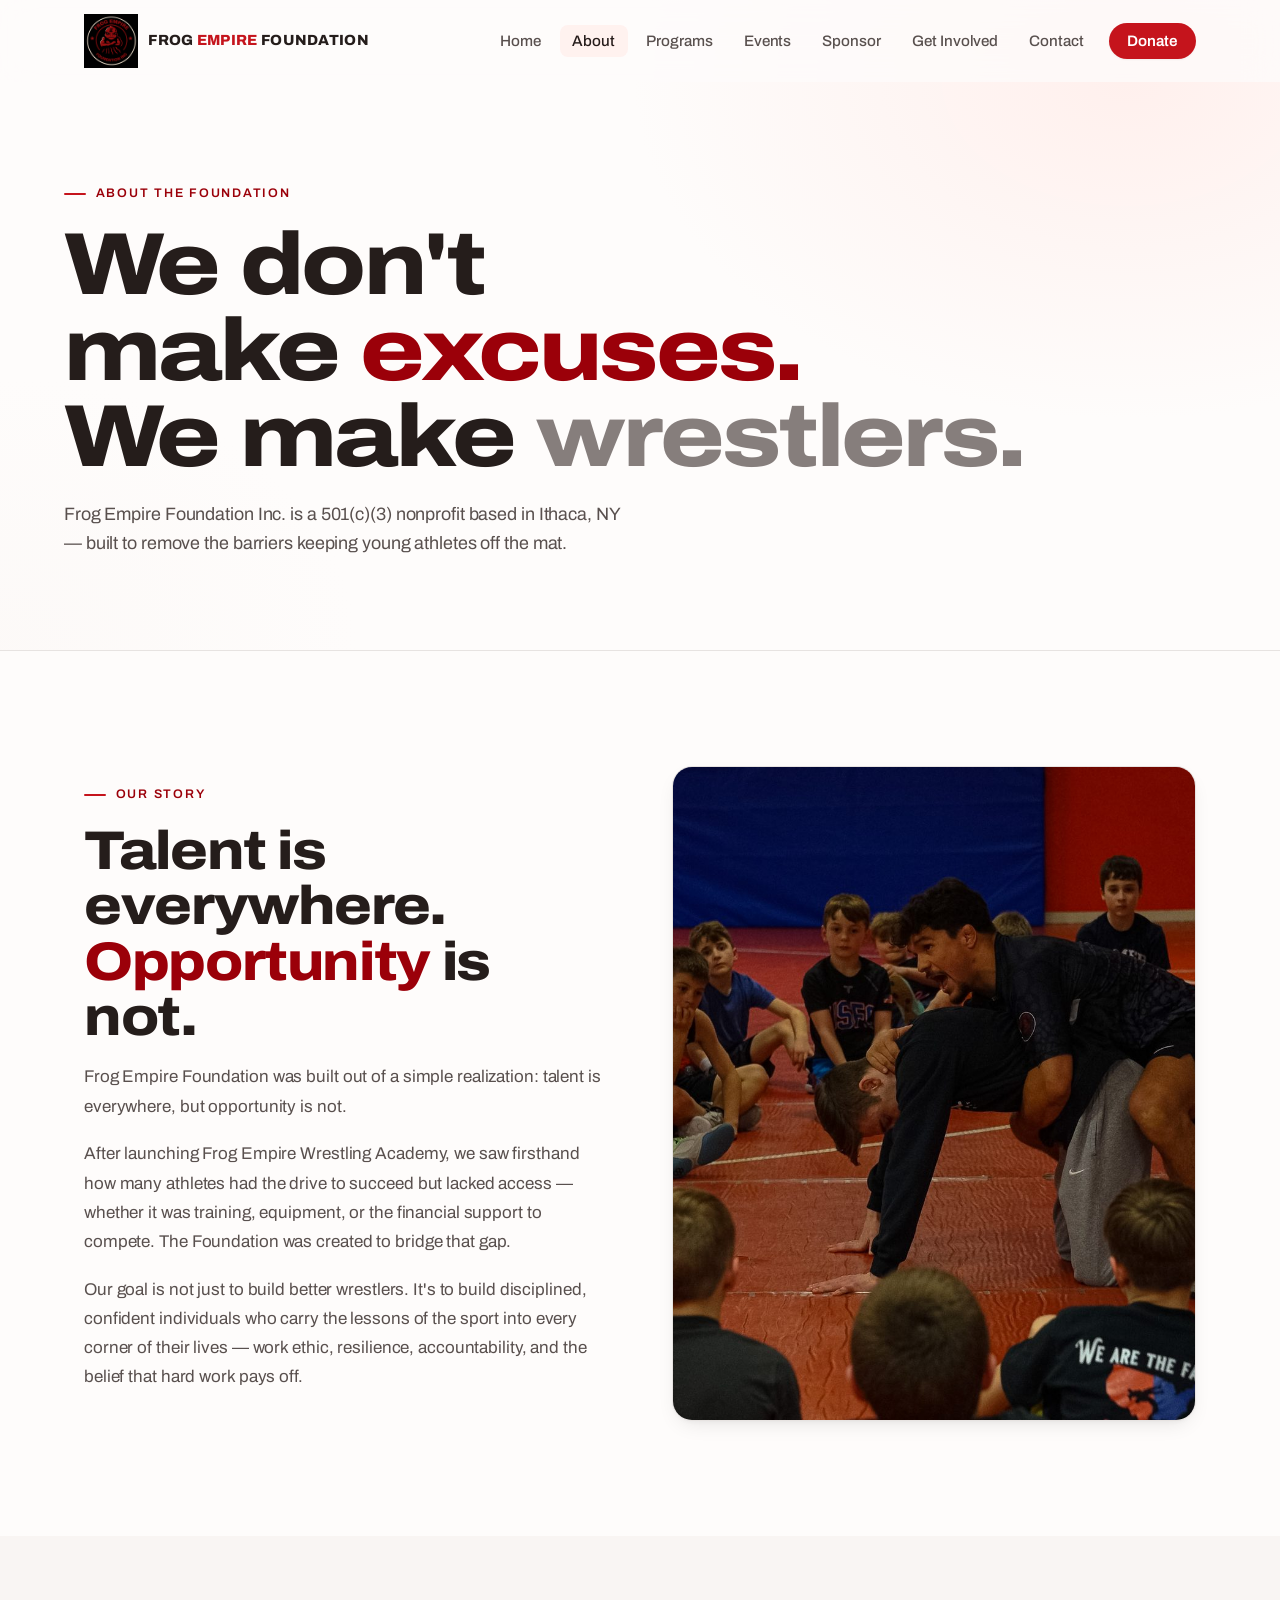
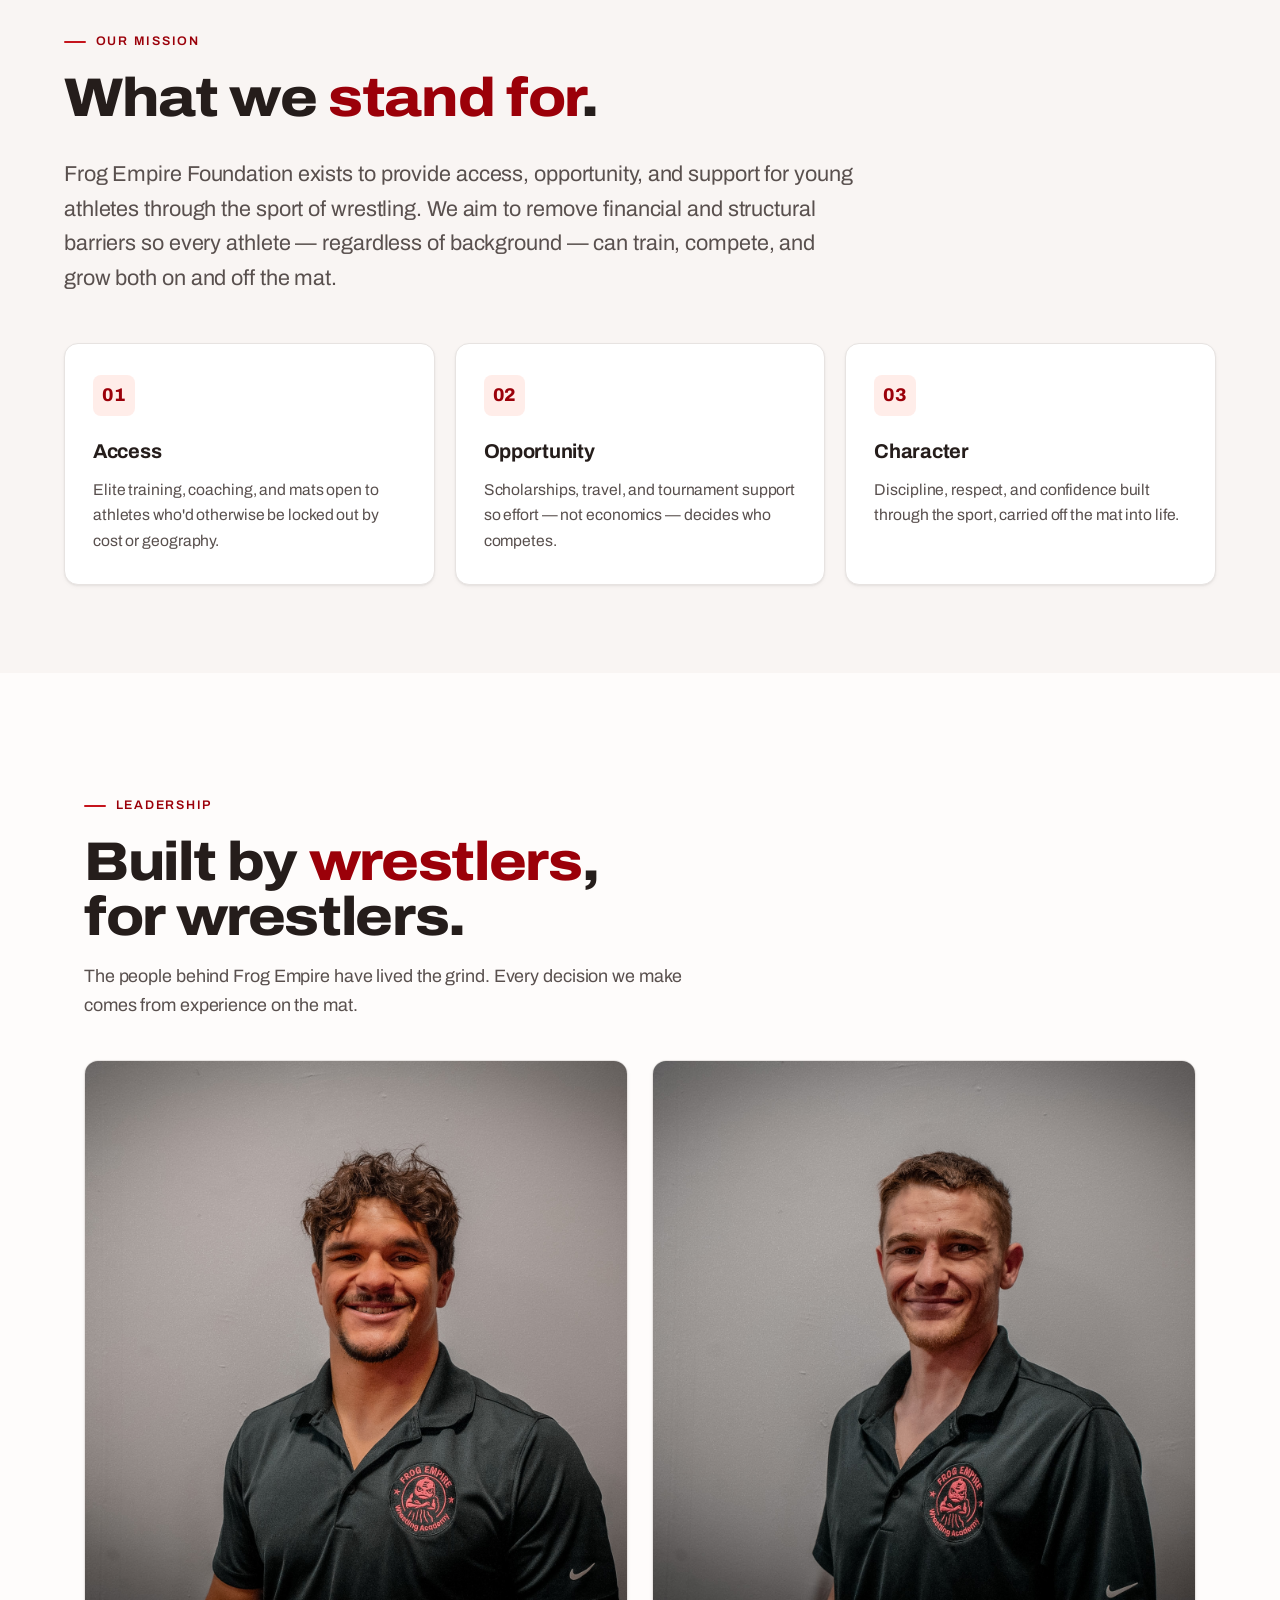
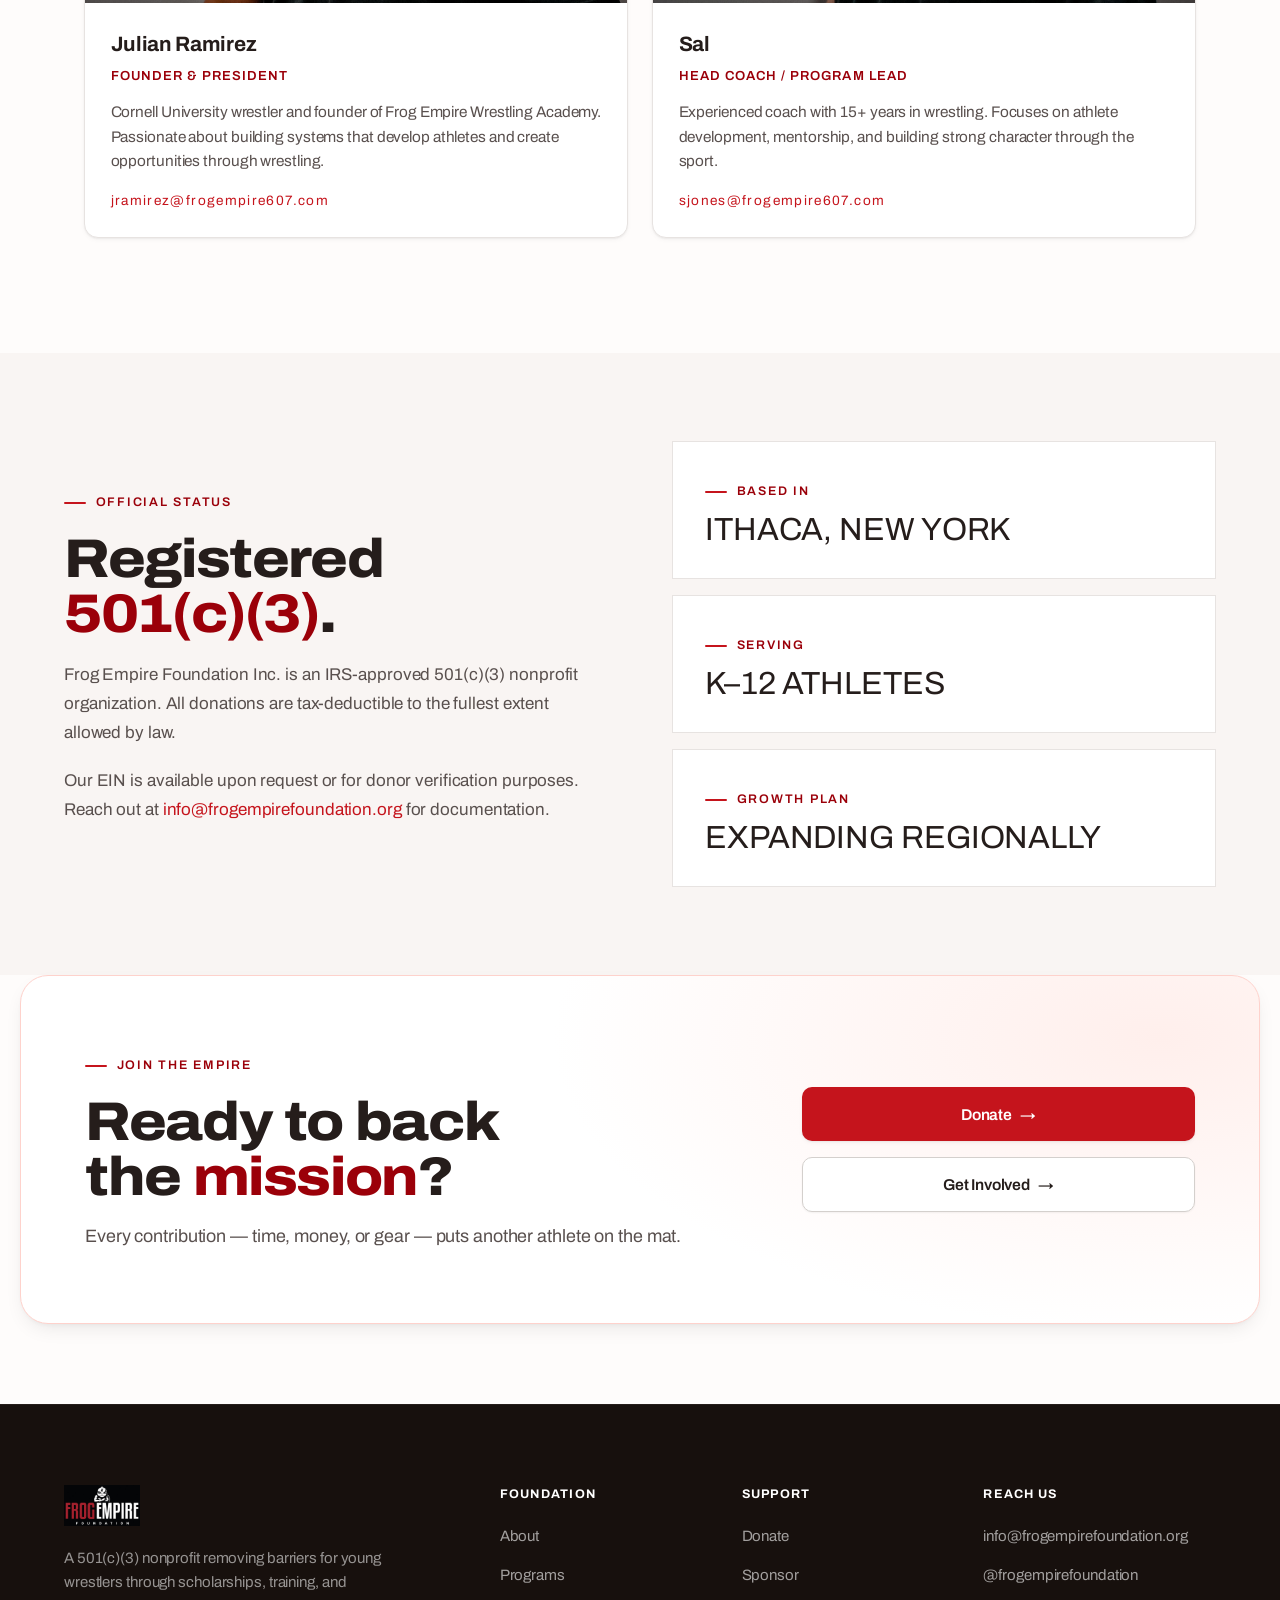
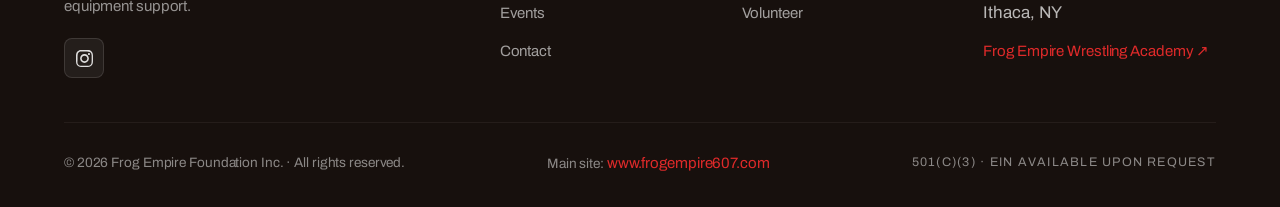
==== commit ad36d605: "Fix: about-page active nav state + larger header logo - about.html: mark "About" as the active nav i" ====
--- a/about.html
+++ b/about.html
@@ -19,8 +19,8 @@
     </a>
     <button class="nav-toggle" aria-label="Menu">☰</button>
     <ul class="nav-links">
-      <li><a href="index.html" class="active">Home</a></li>
-      <li><a href="about.html">About</a></li>
+      <li><a href="index.html">Home</a></li>
+      <li><a href="about.html" class="active">About</a></li>
       <li><a href="programs.html">Programs</a></li>
       <li><a href="events.html">Events</a></li>
       <li><a href="sponsor.html">Sponsor</a></li>
--- a/styles.css
+++ b/styles.css
@@ -156,7 +156,7 @@
   color: var(--ink);
 }
 
-.nav-logo img { height: 42px; width: 42px; object-fit: contain; }
+.nav-logo img { height: 54px; width: 54px; object-fit: contain; }
 .nav-logo .text-red { color: var(--red); }
 
 .nav-links {
@@ -201,21 +201,26 @@
 .nav-toggle {
   display: none;
   background: var(--surface);
-  border: 1px solid var(--line);
+  border: 1px solid var(--line-2);
   border-radius: var(--radius-xs);
   color: var(--ink);
-  font-size: 1.2rem;
-  width: 42px; height: 42px;
+  font-family: system-ui, -apple-system, sans-serif;
+  font-size: 1.25rem;
+  line-height: 1;
+  width: 44px; height: 44px;
   cursor: pointer;
   align-items: center;
   justify-content: center;
-}
+  box-shadow: var(--shadow-xs);
+  transition: border-color var(--dur-1) var(--ease), background var(--dur-1) var(--ease);
+}
+.nav-toggle:hover { border-color: var(--ink-3); background: var(--surface-2); }
 
 @media (max-width: 940px) {
   .nav-toggle { display: inline-flex; }
   .nav-links {
     position: fixed;
-    top: 68px; left: 0; right: 0;
+    top: 78px; left: 0; right: 0;
     background: var(--bg);
     flex-direction: column;
     align-items: stretch;
@@ -456,16 +461,17 @@
   font-family: var(--font-display);
   font-weight: 900;
   font-stretch: 118%;
-  font-size: clamp(2.55rem, 8.5vw, 6.5rem);
-  line-height: 0.92;
+  font-size: clamp(2.25rem, 8vw, 6.5rem);
+  line-height: 0.94;
   letter-spacing: -0.035em;
   text-transform: none;
   color: var(--ink);
   margin-bottom: 1.4rem;
   overflow-wrap: break-word;
-}
-@media (max-width: 420px) {
-  .hero-title { font-stretch: 100%; letter-spacing: -0.03em; }
+  hyphens: none;
+}
+@media (max-width: 460px) {
+  .hero-title { font-stretch: 100%; letter-spacing: -0.04em; }
 }
 .hero-title .stroke {
   color: var(--ink-3);
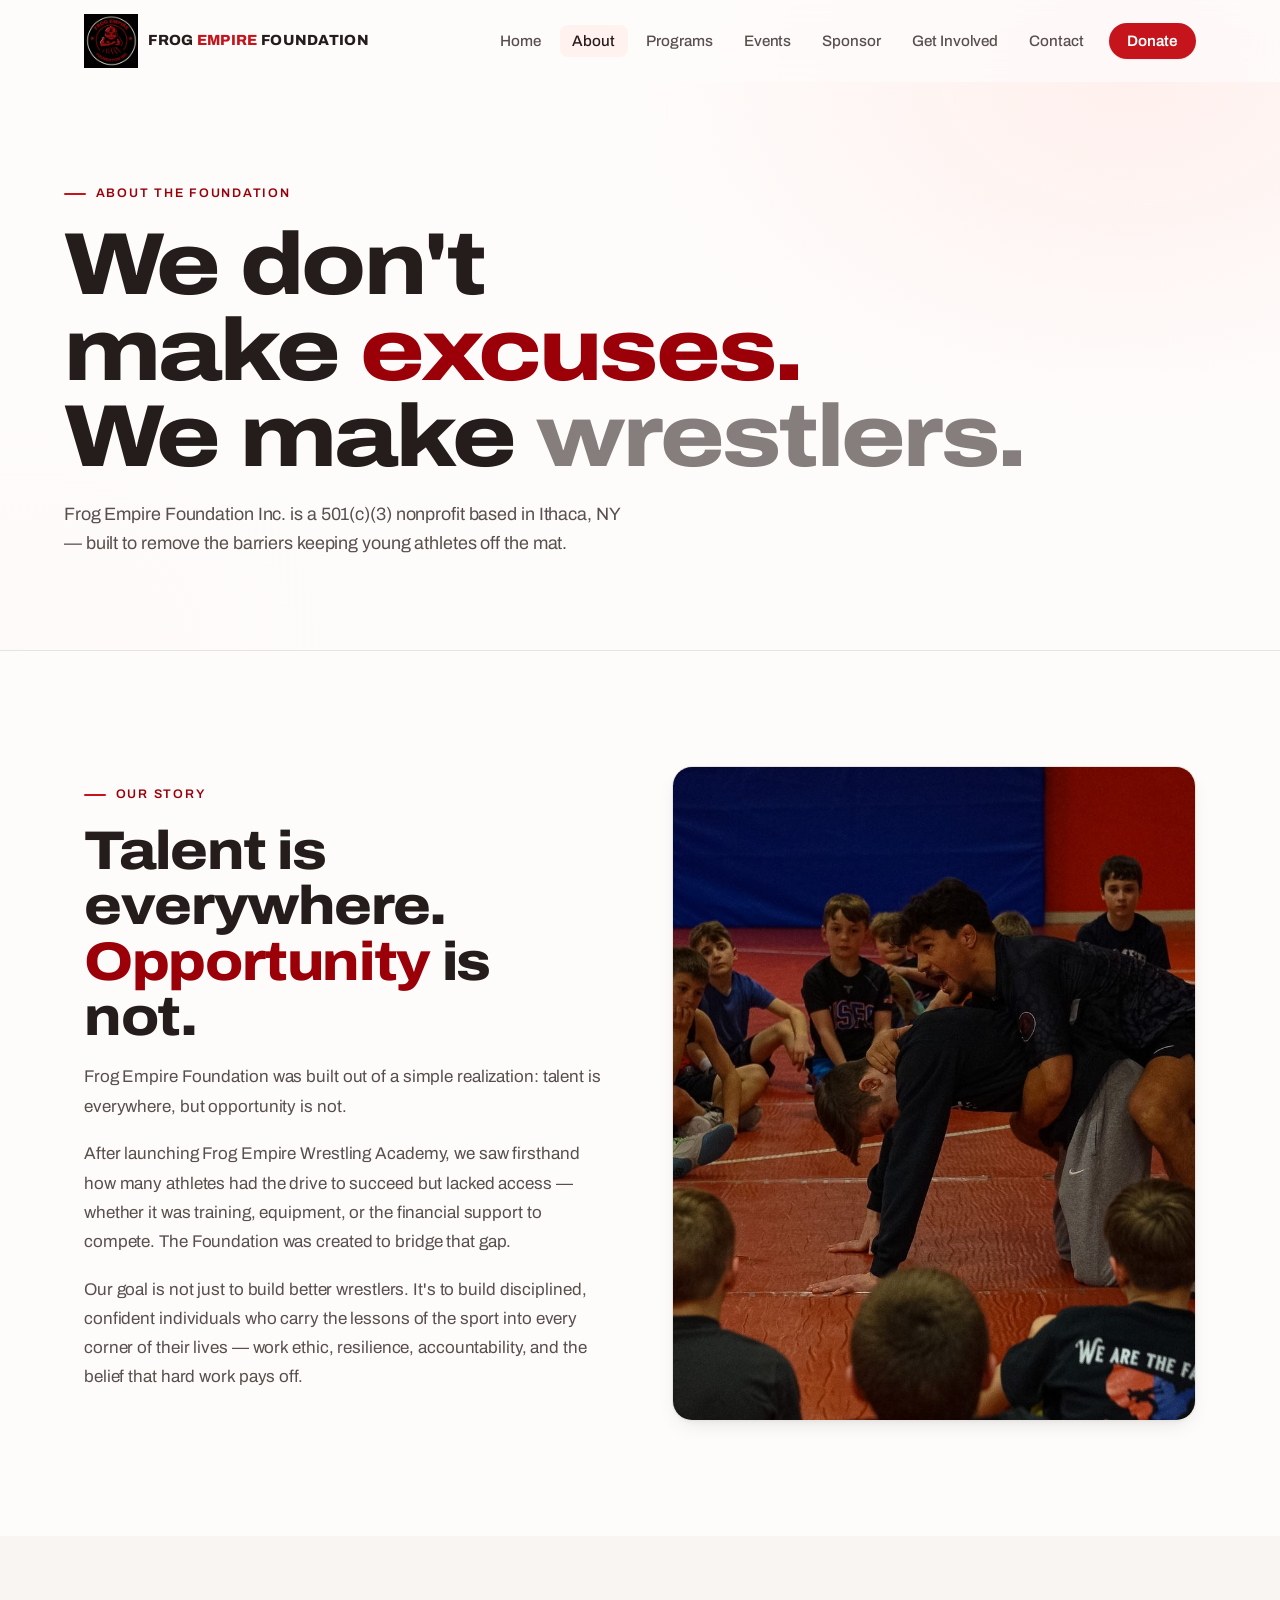
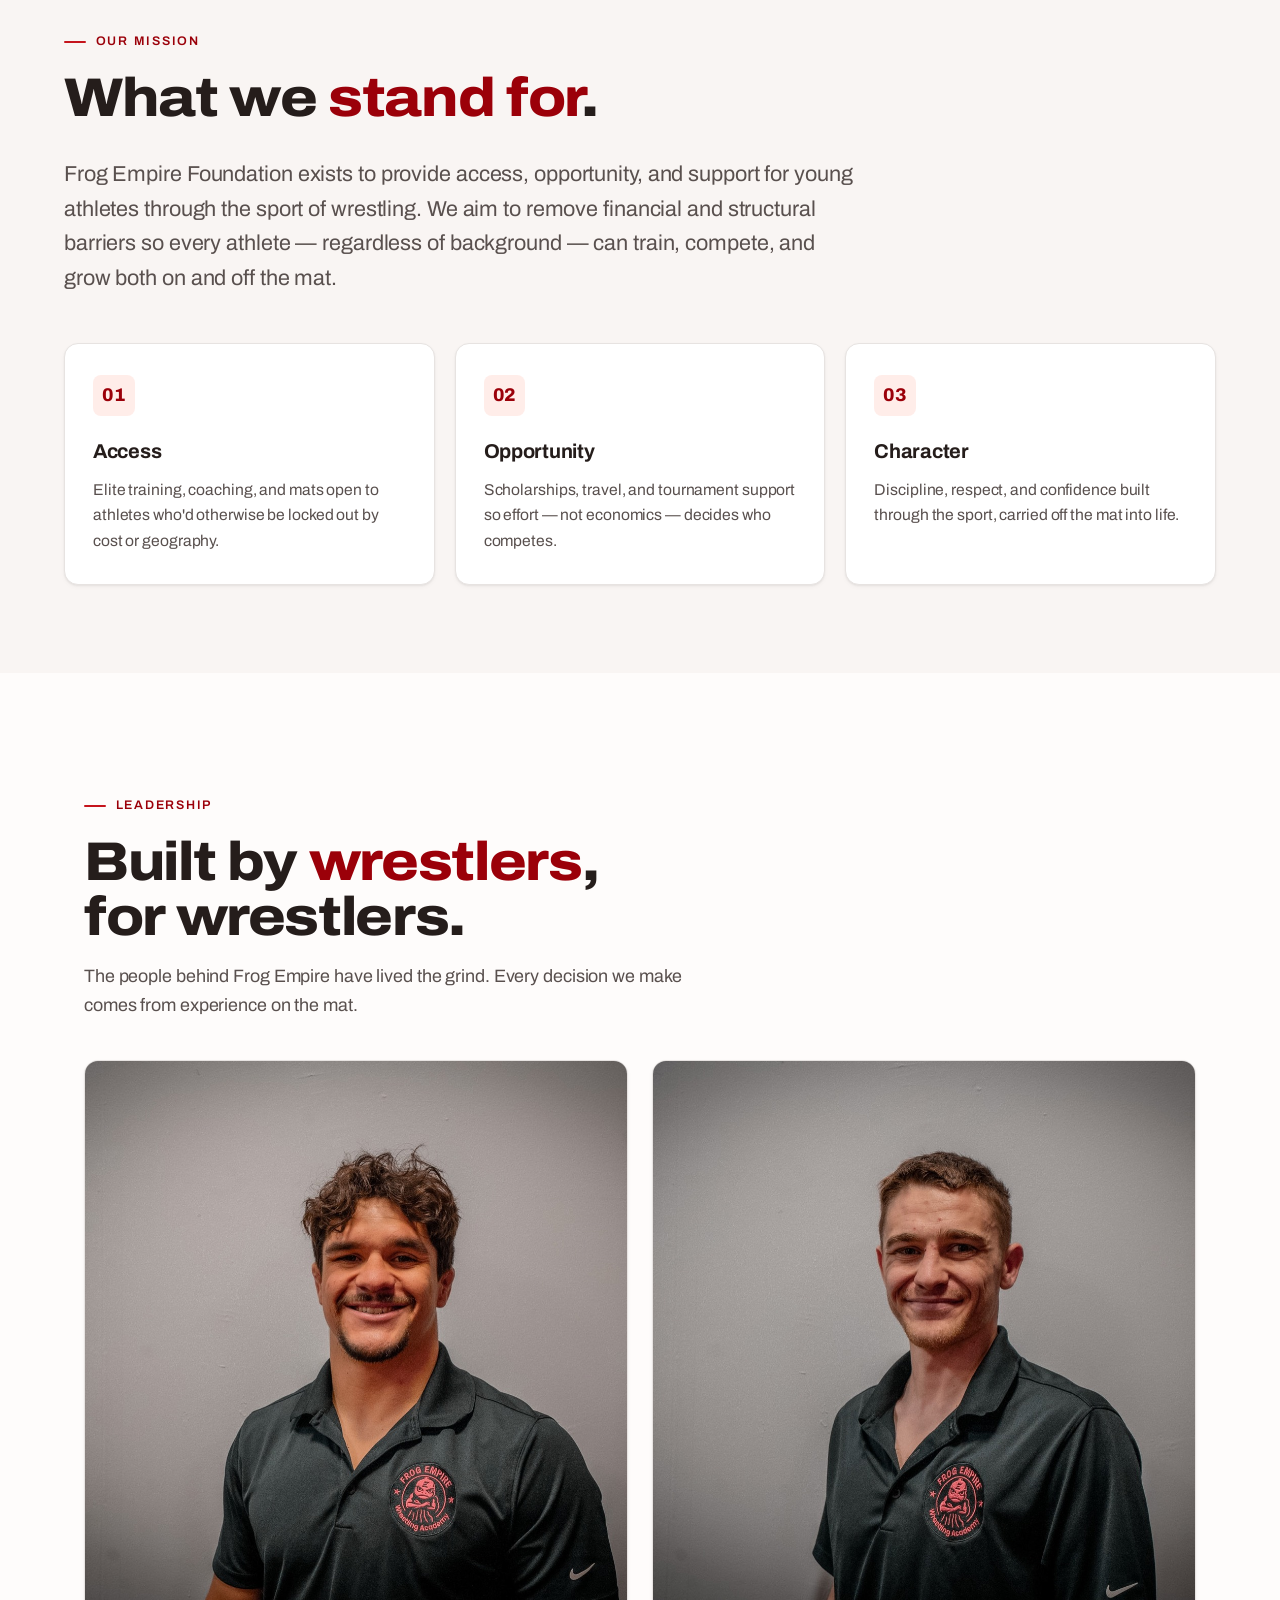
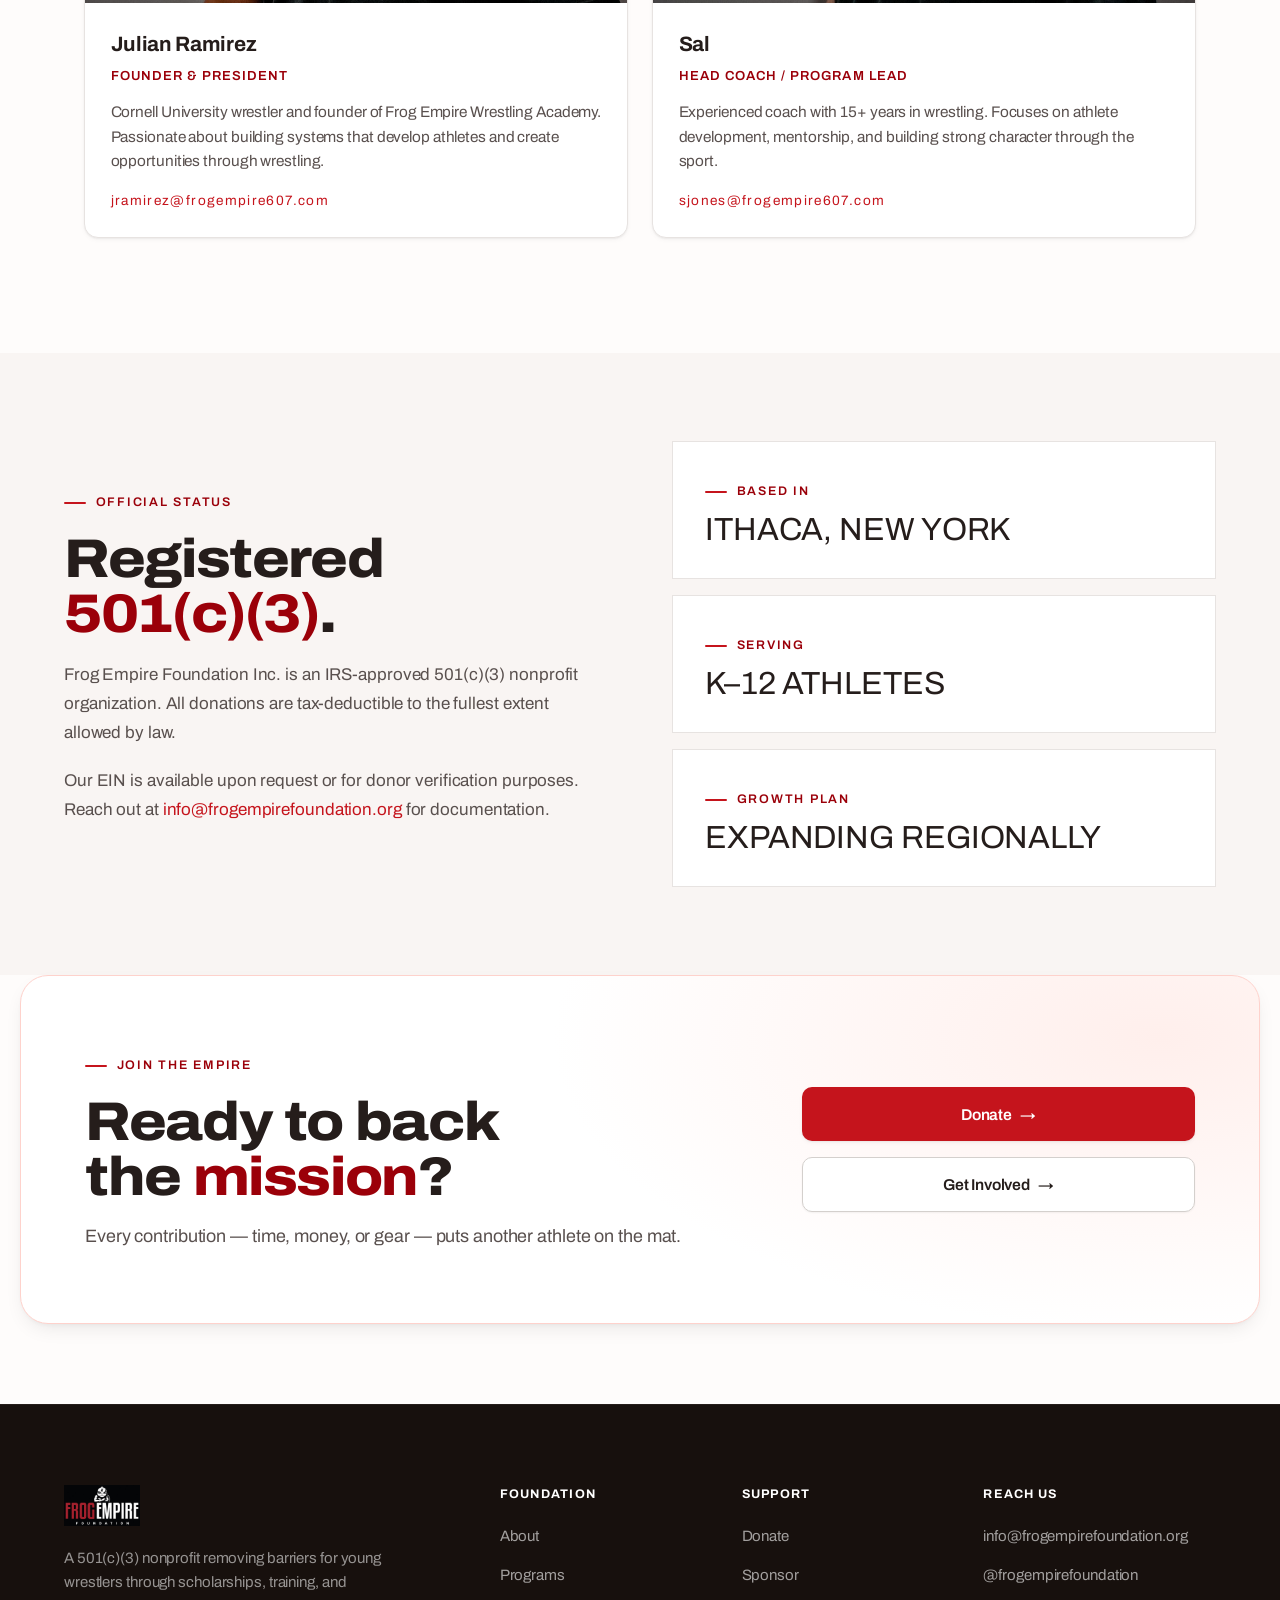
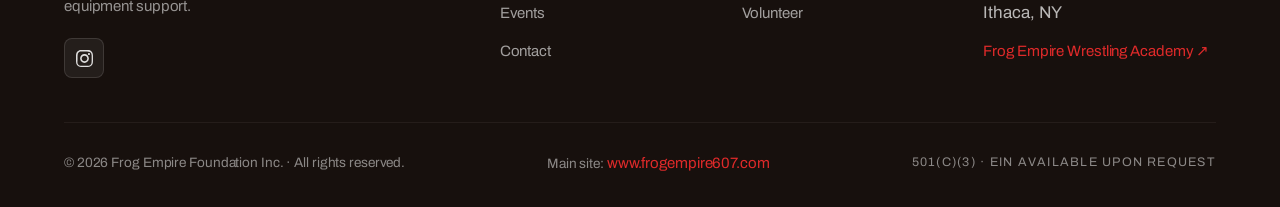
==== commit af8d429b: "SEO Phase 1+2: technical foundation + structured data - Add robots.txt (AI/GEO crawlers welcomed), s" ====
--- a/about.html
+++ b/about.html
@@ -3,10 +3,73 @@
 <head>
 <meta charset="UTF-8">
 <meta name="viewport" content="width=device-width, initial-scale=1.0">
-<title>Frog Empire Foundation — Opportunity Through Wrestling</title>
-<meta name="description" content="Frog Empire Foundation provides scholarships, training, and equipment to young wrestlers — removing barriers so every athlete can compete and grow.">
+<!-- ===== PRIMARY SEO ===== -->
+<title>About Us | Frog Empire Foundation — Our Story &amp; 501(c)(3)</title>
+<meta name="description" content="Meet the wrestlers behind Frog Empire Foundation — a registered 501(c)(3) in Ithaca, NY built to give every young athlete access to wrestling, regardless of background.">
+<link rel="canonical" href="https://frogempirefoundation.org/about.html">
+<meta name="robots" content="index, follow, max-image-preview:large, max-snippet:-1">
+<meta name="theme-color" content="#b31b1b">
+<meta name="geo.region" content="US-NY">
+<meta name="geo.placename" content="Ithaca, New York">
+
+<!-- ===== OPEN GRAPH / TWITTER ===== -->
+<meta property="og:type" content="website">
+<meta property="og:site_name" content="Frog Empire Foundation">
+<meta property="og:title" content="About Frog Empire Foundation — Our Story &amp; 501(c)(3)">
+<meta property="og:description" content="A registered 501(c)(3) in Ithaca, NY built by wrestlers to give every young athlete access to the sport — regardless of background.">
+<meta property="og:url" content="https://frogempirefoundation.org/about.html">
+<meta property="og:image" content="https://frogempirefoundation.org/images/og-default.jpg">
+<meta property="og:image:width" content="1200">
+<meta property="og:image:height" content="630">
+<meta property="og:locale" content="en_US">
+<meta name="twitter:card" content="summary_large_image">
+<meta name="twitter:title" content="About Frog Empire Foundation — Our Story &amp; 501(c)(3)">
+<meta name="twitter:description" content="A registered 501(c)(3) in Ithaca, NY built by wrestlers, for wrestlers.">
+<meta name="twitter:image" content="https://frogempirefoundation.org/images/og-default.jpg">
+
+<!-- ===== ICONS / MANIFEST / FONTS ===== -->
 <link rel="icon" type="image/png" href="images/logo-outline.png">
+<link rel="apple-touch-icon" href="images/logo-circle-red.png">
+<link rel="manifest" href="site.webmanifest">
+<link rel="preconnect" href="https://fonts.googleapis.com">
+<link rel="preconnect" href="https://fonts.gstatic.com" crossorigin>
+<link rel="stylesheet" href="https://fonts.googleapis.com/css2?family=Archivo:wdth,wght@100..125,300..900&display=swap">
 <link rel="stylesheet" href="styles.css">
+
+<!-- ===== STRUCTURED DATA ===== -->
+<script type="application/ld+json">
+{
+  "@context": "https://schema.org",
+  "@graph": [
+    {
+      "@type": ["NGO", "SportsOrganization"],
+      "@id": "https://frogempirefoundation.org/#organization",
+      "name": "Frog Empire Foundation",
+      "url": "https://frogempirefoundation.org/",
+      "logo": "https://frogempirefoundation.org/images/logo-primary.png",
+      "email": "info@frogempirefoundation.org",
+      "sport": "Wrestling",
+      "nonprofitStatus": "Nonprofit501c3",
+      "address": { "@type": "PostalAddress", "addressLocality": "Ithaca", "addressRegion": "NY", "addressCountry": "US" },
+      "sameAs": ["https://instagram.com/frogempirefoundation", "https://www.frogempire607.com"]
+    },
+    {
+      "@type": "AboutPage",
+      "url": "https://frogempirefoundation.org/about.html",
+      "name": "About Frog Empire Foundation",
+      "about": { "@id": "https://frogempirefoundation.org/#organization" },
+      "description": "The story, team, and 501(c)(3) status of Frog Empire Foundation, a youth wrestling nonprofit in Ithaca, NY."
+    },
+    {
+      "@type": "BreadcrumbList",
+      "itemListElement": [
+        { "@type": "ListItem", "position": 1, "name": "Home", "item": "https://frogempirefoundation.org/" },
+        { "@type": "ListItem", "position": 2, "name": "About", "item": "https://frogempirefoundation.org/about.html" }
+      ]
+    }
+  ]
+}
+</script>
 </head>
 <body>
 
--- a/styles.css
+++ b/styles.css
@@ -5,7 +5,8 @@
    See DESIGN.md for the full rationale and token reference.
    ======================================================================== */
 
-@import url('https://fonts.googleapis.com/css2?family=Archivo:wdth,wght@100..125,300..900&display=swap');
+/* Fonts load via <link rel="preconnect"> + <link rel="stylesheet"> in each page
+   <head> (non-render-blocking) instead of a render-blocking CSS @import. */
 
 :root {
   /* ---- Color (OKLCH, warm-tinted neutrals — never pure #000/#fff) ---- */
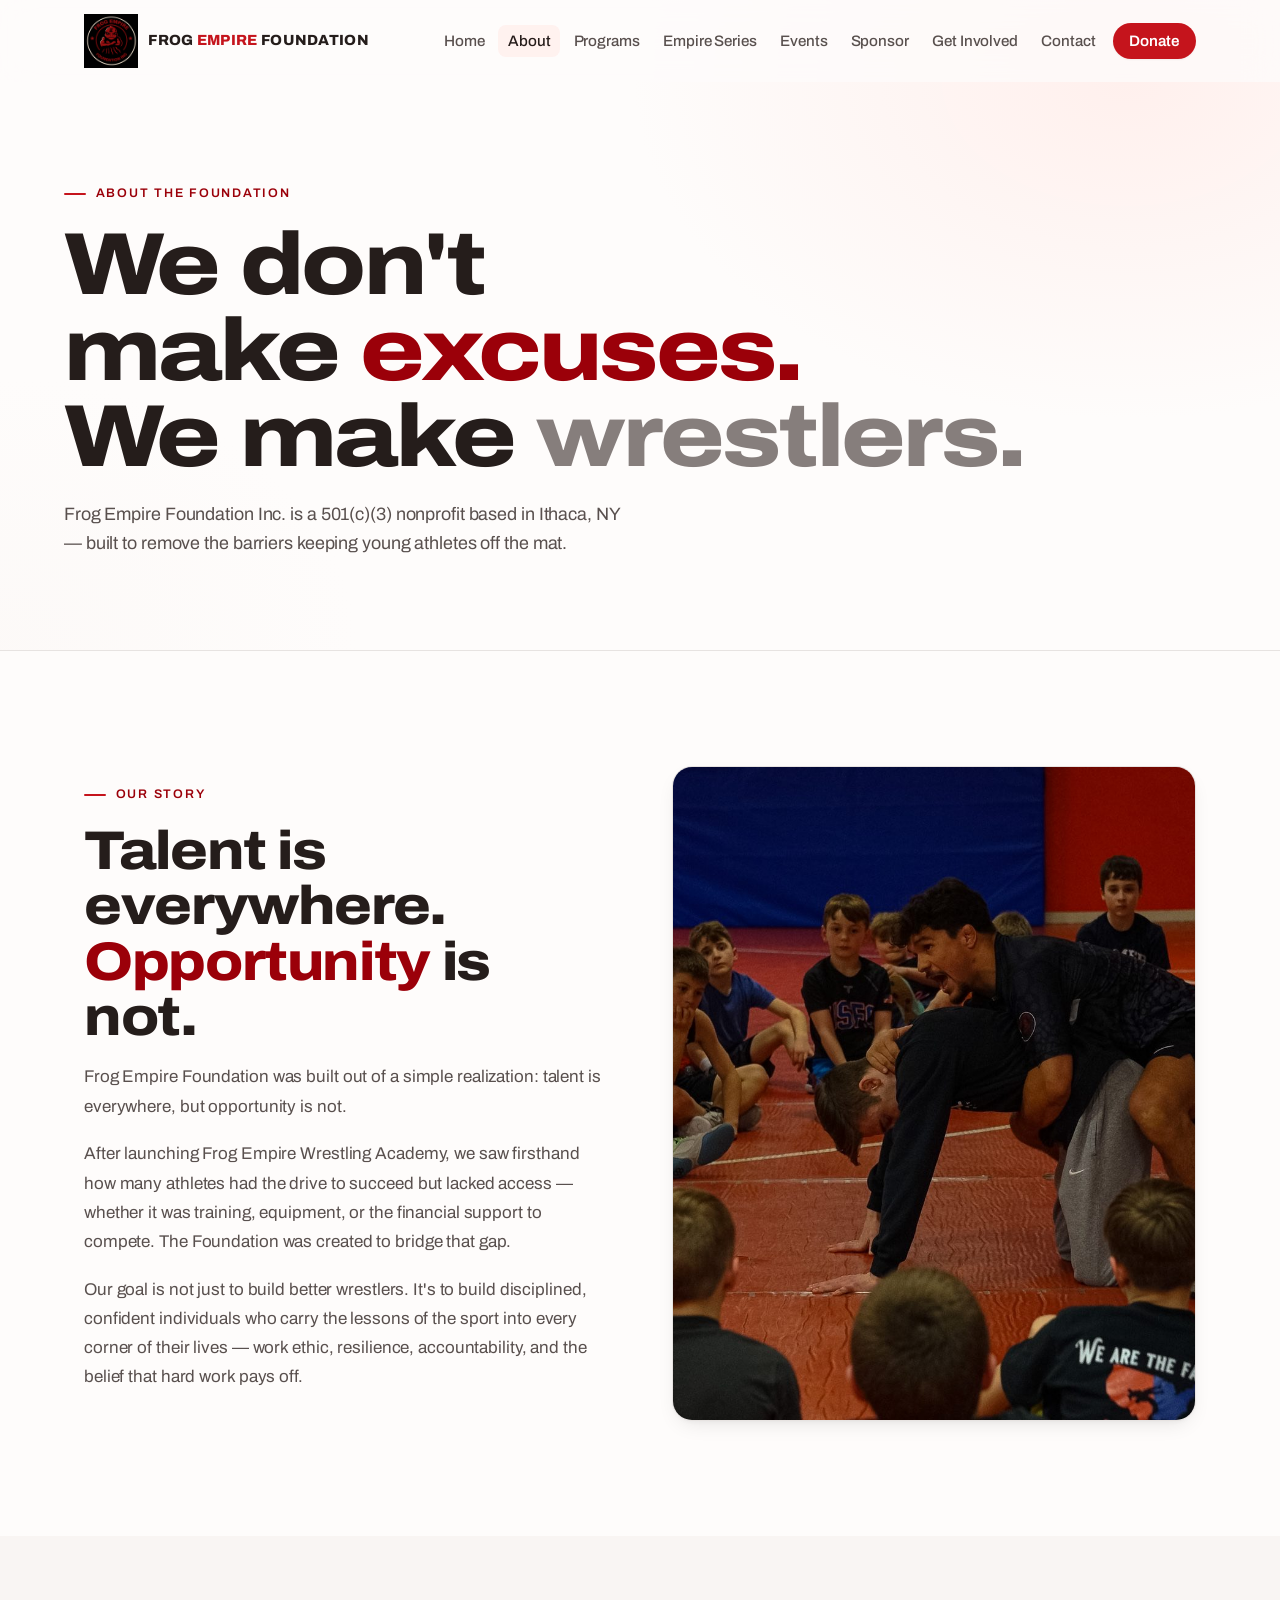
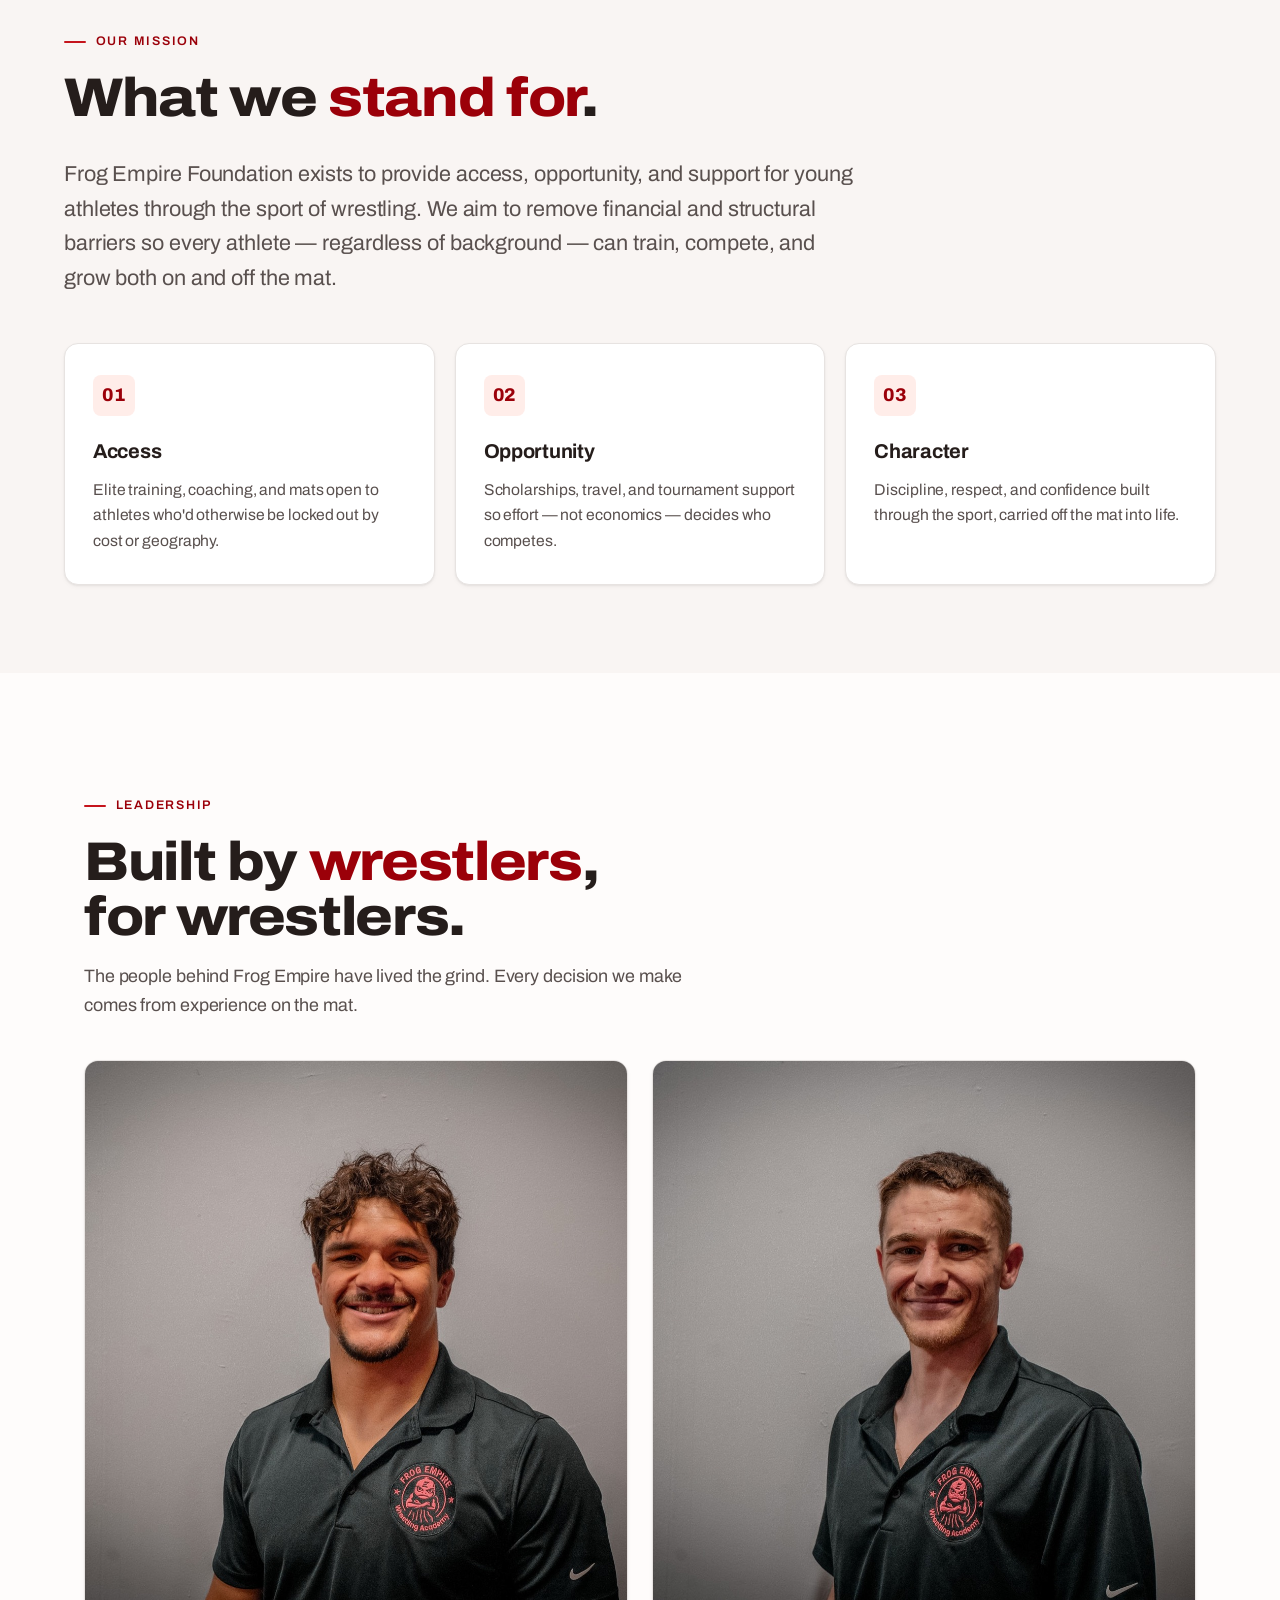
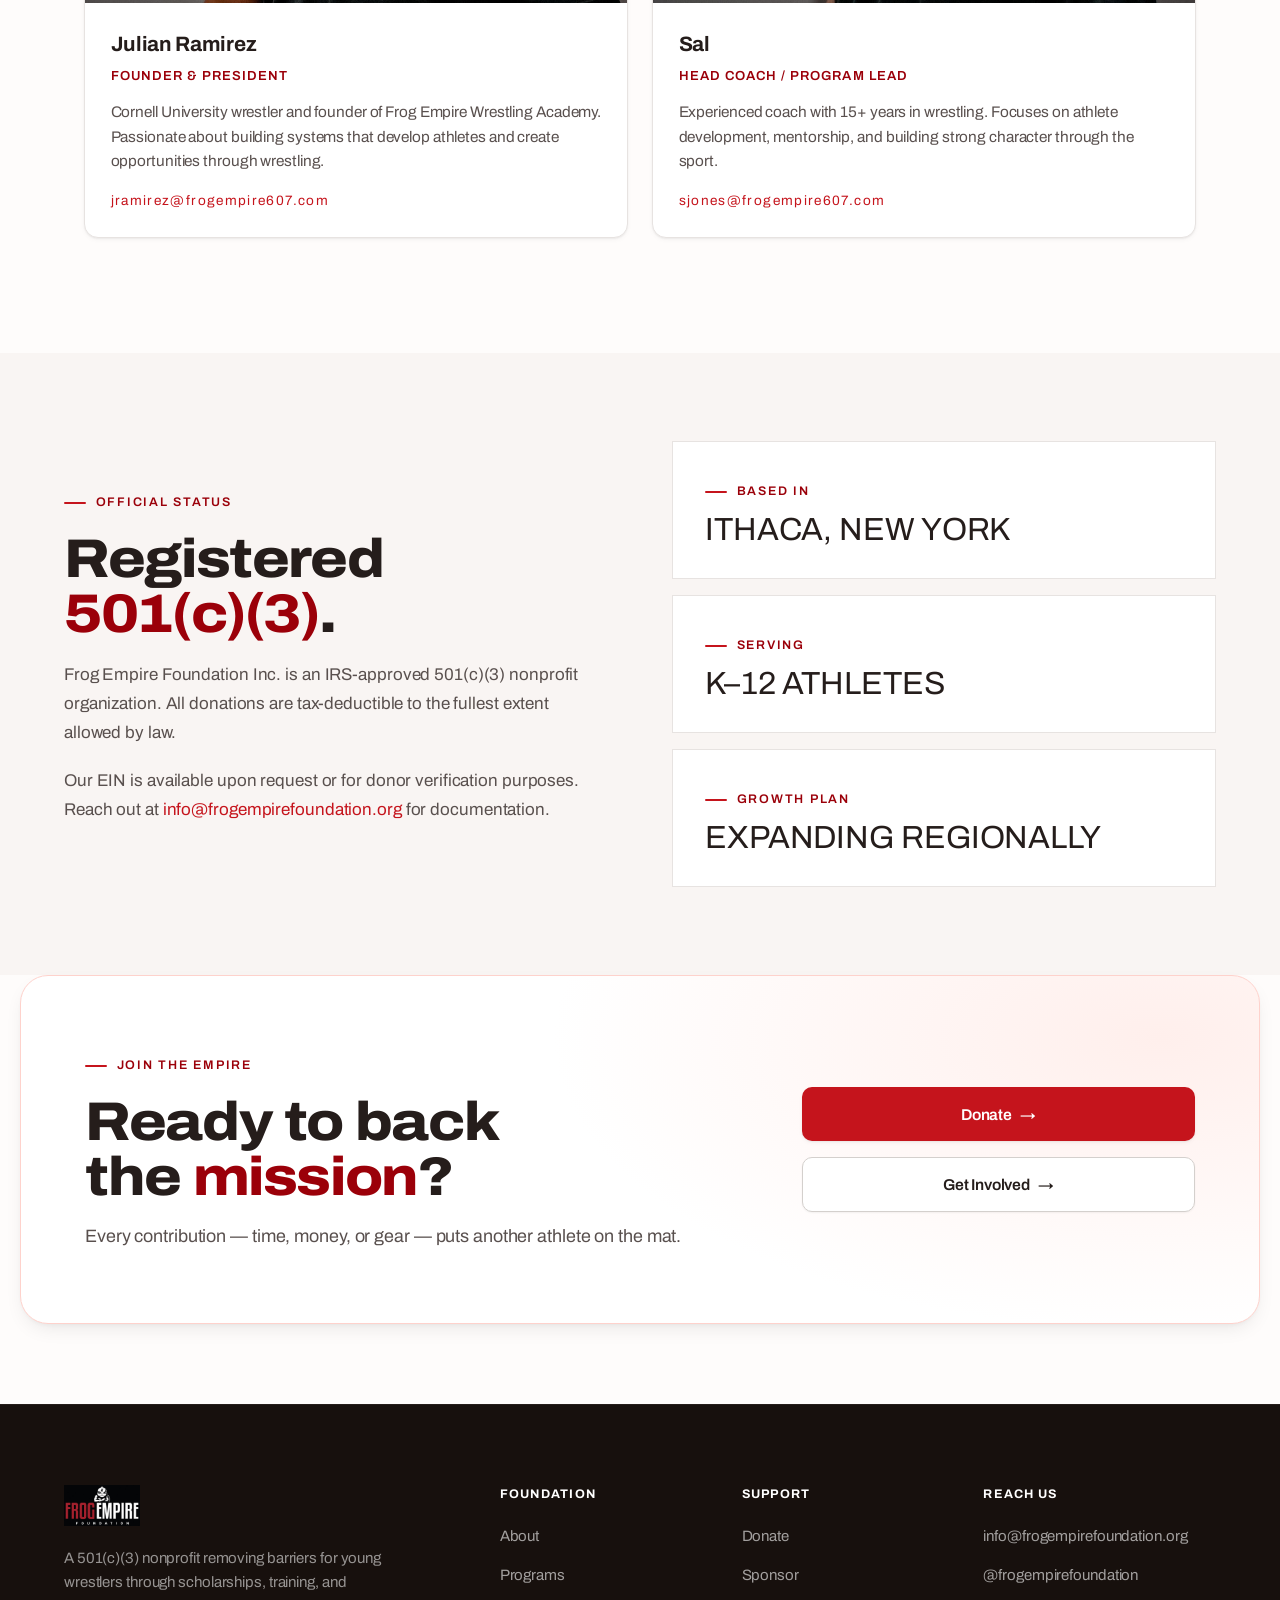
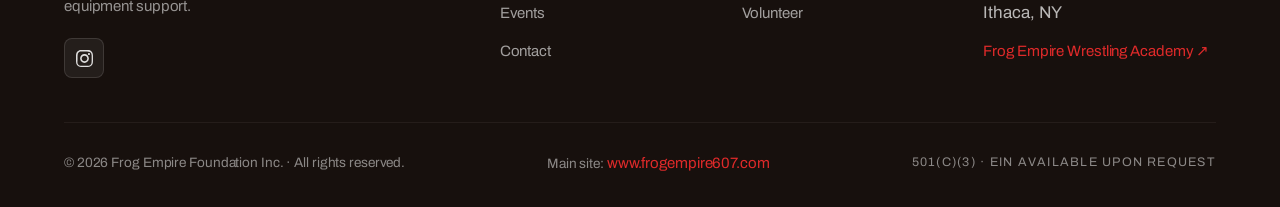
==== commit 2d34c864: "Add Empire State Wrestling Series: 4 pages, 2 Netlify forms Builds the statewide club-hosted clinic " ====
--- a/about.html
+++ b/about.html
@@ -73,6 +73,8 @@
 </head>
 <body>
 
+
+<a class="skip-link" href="#main">Skip to main content</a>
 <!-- ===== NAV ===== -->
 <nav class="nav">
   <div class="nav-inner">
@@ -80,11 +82,12 @@
       <img src="images/logo-outline.png" alt="Frog Empire Foundation">
       <span>FROG <span class="text-red">EMPIRE</span> FOUNDATION</span>
     </a>
-    <button class="nav-toggle" aria-label="Menu">☰</button>
-    <ul class="nav-links">
+    <button class="nav-toggle" aria-label="Toggle navigation menu" aria-controls="primary-nav" aria-expanded="false">☰</button>
+    <ul class="nav-links" id="primary-nav">
       <li><a href="index.html">Home</a></li>
       <li><a href="about.html" class="active">About</a></li>
       <li><a href="programs.html">Programs</a></li>
+      <li><a href="empire-state-series.html">Empire Series</a></li>
       <li><a href="events.html">Events</a></li>
       <li><a href="sponsor.html">Sponsor</a></li>
       <li><a href="get-involved.html">Get Involved</a></li>
@@ -95,7 +98,7 @@
 </nav>
 
 <!-- ===== PAGE HEADER ===== -->
-<section class="page-header">
+<section class="page-header" id="main" tabindex="-1">
   <div class="page-header-inner">
     <div class="eyebrow">About The Foundation</div>
     <h1 class="h-display">We don't<br>make <span class="text-red">excuses.</span><br>We make <span class="stroke">wrestlers.</span></h1>
@@ -120,7 +123,7 @@
       </p>
     </div>
     <div class="split-visual">
-      <img src="images/clinic.jpg" alt="Julian Ramirez demonstrating a wrestling technique to young athletes">
+      <img src="images/clinic.jpg" alt="Julian Ramirez demonstrating a wrestling technique to young athletes" width="1600" height="1066" loading="lazy" decoding="async">
     </div>
   </div>
 </section>
@@ -166,7 +169,7 @@
   <div class="team-grid">
     <a href="mailto:jramirez@frogempire607.com" class="team-card" style="text-decoration: none; color: inherit; display: block;">
       <div class="team-photo">
-        <img src="images/julian-headshot.jpg" alt="Julian Ramirez — Founder & President, Frog Empire Foundation">
+        <img src="images/julian-headshot.jpg" alt="Julian Ramirez — Founder & President, Frog Empire Foundation" width="1600" height="1067" loading="lazy" decoding="async">
       </div>
       <div class="team-info">
         <div class="team-name">Julian Ramirez</div>
@@ -178,7 +181,7 @@
 
     <a href="mailto:sjones@frogempire607.com" class="team-card" style="text-decoration: none; color: inherit; display: block;">
       <div class="team-photo">
-        <img src="images/sal-headshot.jpg" alt="Sal — Associate Head Coach & Program Lead, Frog Empire Foundation">
+        <img src="images/sal-headshot.jpg" alt="Sal — Associate Head Coach & Program Lead, Frog Empire Foundation" width="1600" height="1067" loading="lazy" decoding="async">
       </div>
       <div class="team-info">
         <div class="team-name">Sal</div>
--- a/styles.css
+++ b/styles.css
@@ -217,26 +217,47 @@
 }
 .nav-toggle:hover { border-color: var(--ink-3); background: var(--surface-2); }
 
-@media (max-width: 940px) {
+/* Raised from 940px when the nav grew to nine items (Empire Series): below
+   this width the bar can no longer hold them on one line, so the menu button
+   takes over instead of letting labels wrap. */
+@media (max-width: 1140px) {
   .nav-toggle { display: inline-flex; }
   .nav-links {
     position: fixed;
-    top: 78px; left: 0; right: 0;
+    top: 80px; left: 0; right: 0;
     background: var(--bg);
     flex-direction: column;
     align-items: stretch;
-    padding: 1rem var(--gutter) 1.5rem;
+    padding: 0.75rem var(--gutter) 1.25rem;
     border-bottom: 1px solid var(--line);
     box-shadow: var(--shadow-lg);
-    gap: 0.15rem;
+    gap: 0;
     transform: translateY(-130%);
     opacity: 0;
     pointer-events: none;
     transition: transform var(--dur-3) var(--ease), opacity var(--dur-2) var(--ease);
   }
   .nav-links.open { transform: translateY(0); opacity: 1; pointer-events: auto; }
-  .nav-links a { padding: 0.85rem 1rem; font-size: 1.05rem; }
-  .nav-donate { text-align: center; margin: 0.5rem 0 0; padding: 0.85rem 1rem !important; }
+  /* Full-width rows with generous tap targets (≥48px) and hairline dividers */
+  .nav-links a {
+    display: flex;
+    align-items: center;
+    min-height: 52px;
+    padding: 0.5rem 0.75rem;
+    font-size: 1.08rem;
+    border-radius: var(--radius-xs);
+    border-bottom: 1px solid var(--line);
+  }
+  .nav-links a:last-of-type { border-bottom: none; }
+  /* Donate sits apart as a clear button, not another list row */
+  .nav-donate {
+    justify-content: center;
+    text-align: center;
+    margin: 0.85rem 0 0 !important;
+    min-height: 52px;
+    padding: 0.5rem 1rem !important;
+    border-bottom: none !important;
+  }
 }
 
 /* ========================================================================
@@ -446,7 +467,7 @@
   margin: 0 auto;
   width: 100%;
   display: grid;
-  grid-template-columns: 1.25fr 0.9fr;
+  grid-template-columns: 1fr minmax(300px, 360px);
   gap: clamp(2rem, 5vw, 4.5rem);
   align-items: center;
   position: relative;
@@ -454,8 +475,16 @@
 }
 
 @media (max-width: 940px) {
-  .hero-inner { grid-template-columns: 1fr; }
-  .hero-visual { order: -1; max-width: 320px; }
+  .hero-inner { grid-template-columns: 1fr; gap: 1.25rem; }
+  /* Stack a compact, clearly-separated badge above the text so it never
+     overlaps the headline. object-fit:contain (base rule) keeps it circular. */
+  .hero-visual { order: -1; max-width: 200px; margin: 0 auto 0.5rem; }
+  .hero-visual img { max-width: 200px; animation: none; }   /* no float on mobile */
+  .hero-visual::before { display: none; }
+}
+@media (max-width: 460px) {
+  .hero-visual,
+  .hero-visual img { max-width: 150px; }
 }
 
 .hero-title {
@@ -492,16 +521,18 @@
 
 .hero-visual {
   position: relative;
-  aspect-ratio: 1;
   display: flex;
   align-items: center;
   justify-content: center;
   margin: 0 auto;
 }
 .hero-visual img {
-  width: 86%;
-  max-width: 420px;
-  filter: drop-shadow(0 24px 50px rgba(194,27,27,0.22));
+  width: 100%;
+  max-width: 380px;
+  aspect-ratio: 1;          /* square frame */
+  height: auto;
+  object-fit: contain;      /* keep the round badge perfectly circular — never stretch */
+  filter: drop-shadow(0 18px 40px rgba(194,27,27,0.20));
   animation: float 7s var(--ease-soft) infinite;
 }
 .hero-visual::before {
@@ -1078,10 +1109,331 @@
    SCROLL REVEAL
    ======================================================================== */
 
-.reveal {
+/* Progressive enhancement: only hide for the reveal animation when JS is
+   present (html.js is set by main.js). Without JS, content stays visible —
+   important for crawlers, no-JS users, and resilience. */
+.js .reveal {
   opacity: 0;
   transform: translateY(24px);
   transition: opacity var(--dur-3) var(--ease), transform var(--dur-3) var(--ease);
   will-change: opacity, transform;
 }
-.reveal.in { opacity: 1; transform: translateY(0); }
+.js .reveal.in { opacity: 1; transform: translateY(0); }
+
+/* Skip-to-content link (keyboard / screen-reader accessibility) */
+.skip-link {
+  position: absolute;
+  left: -9999px;
+  top: 0;
+  z-index: 1000;
+  background: var(--red);
+  color: #fff;
+  padding: 0.75rem 1.25rem;
+  border-radius: 0 0 var(--radius-sm) 0;
+  font-weight: 700;
+  text-decoration: none;
+}
+.skip-link:focus { left: 0; }
+
+/* Netlify honeypot: visually/interactively hidden but NOT display:none, so
+   browser autofill leaves it empty (a filled value = bot → flagged spam). */
+.hidden-honeypot {
+  position: absolute;
+  overflow: hidden;
+  clip: rect(0 0 0 0);
+  height: 1px;
+  width: 1px;
+  margin: -1px;
+  padding: 0;
+  border: 0;
+}
+
+/* ========================================================================
+   EMPIRE STATE SERIES
+   The only genuinely new components for the Empire State Wrestling Series
+   pages: session chips, choice (radio/checkbox) cards, the numbered step
+   list, and the form/sidebar shell those four pages share. Everything else
+   on those pages reuses the system above.
+   ======================================================================== */
+
+/* ---- Series hero: the hub page's one dark moment (footer is the other) ---- */
+.series-hero {
+  background: var(--ink-deep);
+  color: var(--white);
+  padding: clamp(8rem, 14vw, 11rem) var(--gutter) clamp(3rem, 6vw, 4.5rem);
+}
+.series-hero-inner { max-width: var(--max-width); margin: 0 auto; }
+.series-hero .h-display { color: var(--white); max-width: 17ch; }
+.series-hero .lead { color: rgba(255,255,255,0.78); max-width: 56ch; }
+.series-hero .eyebrow { color: rgba(255,255,255,0.72); }
+.series-hero .text-red { color: var(--red-bright); }
+
+.series-hero-facts {
+  display: grid;
+  grid-template-columns: repeat(auto-fit, minmax(210px, 1fr));
+  gap: 1.25rem clamp(1.5rem, 4vw, 3.5rem);
+  margin-top: clamp(2.5rem, 5vw, 3.5rem);
+  padding-top: 2rem;
+  border-top: 1px solid var(--ink-deep-2);
+}
+.series-fact-head {
+  font-family: var(--font-display);
+  font-weight: 800;
+  font-stretch: 112%;
+  font-size: clamp(1.4rem, 2.4vw, 1.85rem);
+  letter-spacing: -0.02em;
+  line-height: 1.1;
+  color: var(--white);
+}
+.series-fact-note { font-size: 0.9rem; color: rgba(255,255,255,0.58); margin-top: 0.3rem; }
+
+/* ---- Session chips: the time blocks on a clinic card ---- */
+.session-grid {
+  display: grid;
+  grid-template-columns: repeat(auto-fit, minmax(150px, 1fr));
+  gap: 0.75rem;
+}
+.session-chip {
+  background: var(--surface-2);
+  border: 1px solid var(--line);
+  border-radius: var(--radius-sm);
+  padding: 1rem;
+}
+.session-chip .session-label {
+  font-size: 0.78rem;
+  font-weight: 700;
+  letter-spacing: 0.02em;
+  color: var(--red-deep);
+}
+.session-chip .session-time { font-size: 1.02rem; font-weight: 700; color: var(--ink); margin-top: 0.3rem; }
+.session-chip .session-age { font-size: 0.86rem; color: var(--ink-3); margin-top: 0.15rem; }
+
+/* ---- Meta pills (status / place / scholarships open) ---- */
+.pill-row { display: flex; flex-wrap: wrap; gap: 0.5rem; }
+.pill {
+  display: inline-flex;
+  align-items: center;
+  font-size: 0.74rem;
+  font-weight: 700;
+  letter-spacing: 0.08em;
+  text-transform: uppercase;
+  padding: 0.4rem 0.8rem;
+  border-radius: var(--radius-pill);
+  background: var(--surface-2);
+  border: 1px solid var(--line);
+  color: var(--ink-2);
+}
+.pill-red { background: var(--red); border-color: var(--red); color: var(--white); }
+
+/* ---- Choice cards: real radios and checkboxes, 44px minimum target ---- */
+.choice-grid {
+  display: grid;
+  grid-template-columns: repeat(auto-fit, minmax(240px, 1fr));
+  gap: 0.75rem;
+}
+.choice-card {
+  display: flex;
+  align-items: flex-start;
+  gap: 0.7rem;
+  min-height: 44px;
+  margin: 0;
+  padding: 1rem;
+  font-weight: 500;
+  background: var(--surface-2);
+  border: 1px solid var(--line);
+  border-radius: var(--radius-sm);
+  cursor: pointer;
+  transition: border-color var(--dur-1) var(--ease), background var(--dur-1) var(--ease);
+}
+.choice-card:hover { border-color: var(--line-2); }
+.choice-card:has(input:checked) { border-color: var(--red); background: var(--red-soft); }
+.choice-card input {
+  width: auto;
+  flex: none;
+  min-width: 20px;
+  min-height: 20px;
+  margin: 0.15rem 0 0;
+  padding: 0;
+  accent-color: var(--red);
+}
+.choice-title { display: block; font-size: 1.02rem; font-weight: 700; color: var(--ink); }
+.choice-note { display: block; font-size: 0.9rem; color: var(--ink-2); margin-top: 0.1rem; }
+
+/* Pill-shaped checkbox, for the age groups a host club would take */
+.choice-pill {
+  display: inline-flex;
+  align-items: center;
+  gap: 0.55rem;
+  min-height: 44px;
+  margin: 0;
+  padding: 0.5rem 1rem;
+  font-size: 0.98rem;
+  font-weight: 500;
+  color: var(--ink-2);
+  background: var(--surface-2);
+  border: 1px solid var(--line);
+  border-radius: var(--radius-pill);
+  cursor: pointer;
+  transition: border-color var(--dur-1) var(--ease), background var(--dur-1) var(--ease), color var(--dur-1) var(--ease);
+}
+.choice-pill:hover { border-color: var(--line-2); }
+.choice-pill:has(input:checked) { border-color: var(--red); background: var(--red-soft); color: var(--ink); }
+.choice-pill input { width: auto; min-width: 18px; min-height: 18px; margin: 0; padding: 0; accent-color: var(--red); }
+
+/* A single consent / attestation checkbox on its own row */
+.check-row {
+  display: flex;
+  align-items: flex-start;
+  gap: 0.7rem;
+  min-height: 44px;
+  margin: 0;
+  font-size: 0.98rem;
+  font-weight: 500;
+  color: var(--ink-2);
+  cursor: pointer;
+}
+.check-row input {
+  width: auto;
+  flex: none;
+  min-width: 20px;
+  min-height: 20px;
+  margin: 0.2rem 0 0;
+  padding: 0;
+  accent-color: var(--red);
+}
+.check-box {
+  background: var(--surface-2);
+  border: 1px solid var(--line);
+  border-radius: var(--radius-sm);
+  padding: 1.1rem;
+}
+.check-box-red { background: var(--red-soft); border-color: var(--red-line); }
+.check-box-red .check-row { color: var(--ink); }
+
+/* ---- Numbered step list ---- */
+.step-list { list-style: none; display: flex; flex-direction: column; gap: 1rem; }
+.step-list li { display: flex; gap: 0.8rem; font-size: 0.96rem; color: var(--ink-2); line-height: 1.6; }
+.step-num {
+  flex: none;
+  width: 26px; height: 26px;
+  display: flex;
+  align-items: center;
+  justify-content: center;
+  border-radius: var(--radius-pill);
+  background: var(--red-soft);
+  color: var(--red-deep);
+  font-family: var(--font-display);
+  font-weight: 800;
+  font-size: 0.82rem;
+  line-height: 1;
+}
+
+/* ---- Form + sidebar shell shared by the two series forms ---- */
+.series-layout { display: flex; flex-wrap: wrap; gap: clamp(1.5rem, 3vw, 2.5rem); align-items: flex-start; }
+.series-main { flex: 999 1 540px; min-width: 0; }
+.series-aside { flex: 1 1 290px; min-width: 0; display: flex; flex-direction: column; gap: 1.25rem; }
+
+.series-form {
+  background: var(--surface);
+  border: 1px solid var(--line);
+  border-radius: var(--radius-lg);
+  padding: clamp(1.5rem, 3vw, 2.25rem);
+  box-shadow: var(--shadow-sm);
+  gap: 1.6rem;
+}
+.form-block { border: none; padding: 0; margin: 0; display: flex; flex-direction: column; gap: 1.15rem; }
+.form-block legend { display: flex; align-items: center; gap: 0.6rem; padding: 0; }
+.form-legend {
+  font-size: 0.78rem;
+  font-weight: 600;
+  letter-spacing: 0.14em;
+  text-transform: uppercase;
+  color: var(--ink-3);
+}
+.form-rule { border: none; border-top: 1px solid var(--line); margin: 0; }
+.form-row-2 { display: grid; grid-template-columns: repeat(2, minmax(0, 1fr)); gap: 1.15rem; }
+.form-row-3 { display: grid; grid-template-columns: repeat(3, minmax(0, 1fr)); gap: 1.15rem; }
+@media (max-width: 700px) {
+  .form-row-2, .form-row-3 { grid-template-columns: 1fr; }
+}
+.form-hint { font-size: 0.86rem; color: var(--ink-3); margin-top: 0.4rem; }
+.form-prompt { font-size: 0.85rem; font-weight: 600; color: var(--ink); margin-bottom: 0.6rem; }
+.form-submit-row { display: flex; flex-wrap: wrap; align-items: center; gap: 1rem; }
+
+/* ---- Placeholder frames for flyers and recap photos not shot yet ---- */
+.esws-placeholder {
+  display: flex;
+  align-items: center;
+  justify-content: center;
+  padding: 1rem;
+  text-align: center;
+  font-size: 0.82rem;
+  font-weight: 600;
+  color: var(--ink-3);
+  background: var(--surface-2);
+  border: 1px dashed var(--line-2);
+  border-radius: var(--radius-sm);
+}
+
+/* ---- Clinic cards ---- */
+.clinic-feature {
+  display: flex;
+  flex-wrap: wrap;
+  background: var(--surface);
+  border: 1px solid var(--line);
+  border-radius: var(--radius-lg);
+  overflow: hidden;
+  box-shadow: var(--shadow-md);
+}
+.clinic-feature-media {
+  flex: 1 1 340px;
+  min-width: 0;
+  min-height: 320px;
+  border-right: 1px solid var(--line);
+  border-radius: 0;
+  border-top: 0; border-bottom: 0; border-left: 0;
+  border-style: solid;
+}
+.clinic-feature-body { flex: 1.25 1 420px; min-width: 0; padding: clamp(1.5rem, 3vw, 2.15rem); }
+@media (max-width: 760px) {
+  .clinic-feature-media { border-right: 0; border-bottom: 1px solid var(--line); min-height: 220px; }
+}
+
+.recap-card { padding: 0; overflow: hidden; }
+.recap-card-body { padding: 1.35rem; }
+.recap-stats {
+  display: flex;
+  flex-wrap: wrap;
+  gap: 0.5rem 1.1rem;
+  margin-top: 1rem;
+  padding-top: 1rem;
+  border-top: 1px solid var(--line);
+}
+.recap-stats p { font-size: 0.88rem; color: var(--ink-2); }
+.recap-stats strong { color: var(--ink); }
+
+.gallery-strip { display: grid; grid-template-columns: repeat(6, minmax(0, 1fr)); gap: 0.6rem; }
+.gallery-strip > * { aspect-ratio: 1 / 1; }
+@media (max-width: 700px) { .gallery-strip { grid-template-columns: repeat(3, minmax(0, 1fr)); } }
+
+/* ---- Two-door CTA pair ---- */
+.door-grid { display: flex; flex-wrap: wrap; gap: 1.25rem; }
+.door {
+  flex: 1 1 360px;
+  min-width: 0;
+  background: var(--surface);
+  border: 1px solid var(--line);
+  border-radius: var(--radius-lg);
+  padding: clamp(1.75rem, 3vw, 2.25rem);
+  box-shadow: var(--shadow-sm);
+}
+.door-red { background: var(--red-soft); border-color: var(--red-line); box-shadow: none; }
+
+/* Nine nav items need every label on one line and a little less padding than
+   the eight-item bar did. Scoped above the menu-button breakpoint so the
+   mobile panel's own sizing is untouched. */
+@media (min-width: 1141px) {
+  .nav-links { gap: 0.2rem; }
+  .nav-links a { white-space: nowrap; padding: 0.5rem 0.62rem; }
+  .nav-donate { padding: 0.6rem 1rem !important; margin-left: 0.3rem; }
+}
